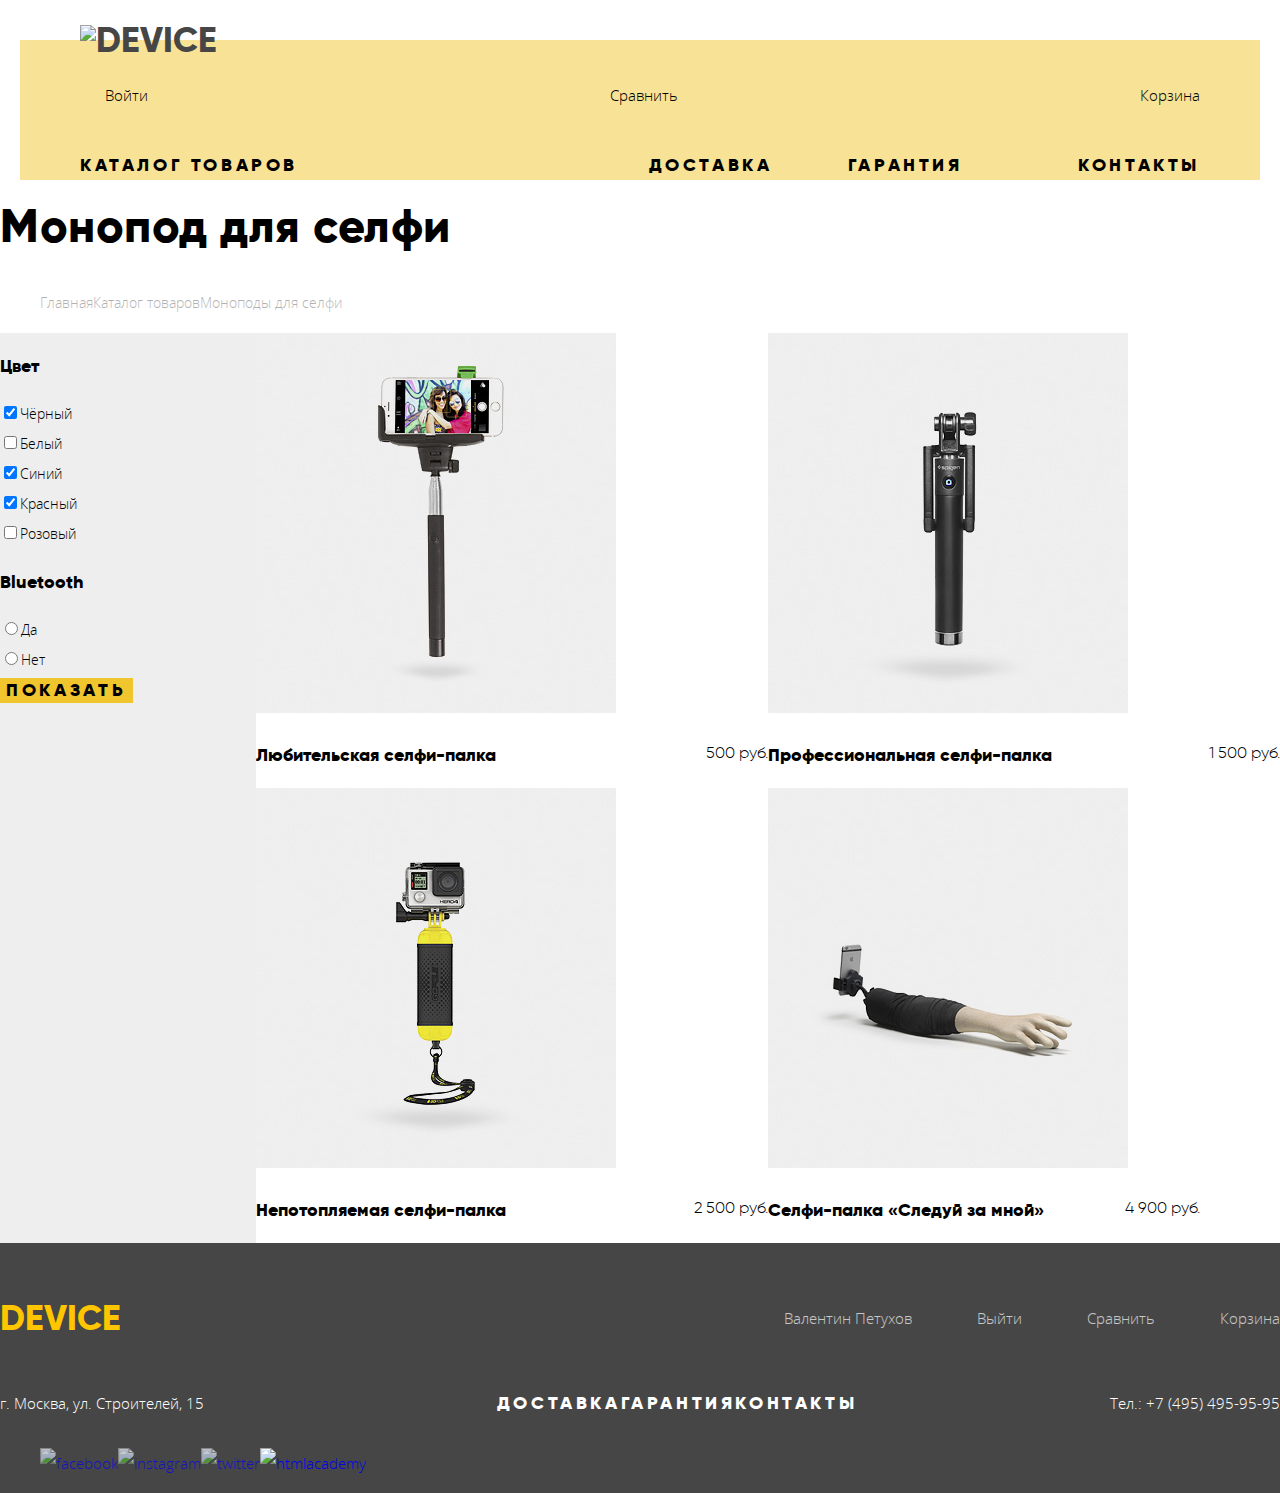
==== catalog.html @ 17105acd "sync" ====
<!DOCTYPE html>
<html lang="ru">
  <head>
    <meta charset="utf-8">
    <title>HTML Academy: Девайс</title>
    <link rel="stylesheet" href="css/normalize.css">
    <link rel="stylesheet" href="css/style.css">
  </head>
  <body>
    <header class="header">
      <div class="header__top-logo logo">
        <a class="header__logo"><img src="img/logo-device.svg" width="163px" height="35px" title="DEVICE" alt="DEVICE"></a>
      </div>
      <div class="user-links">
        <ul class="user-links__list">
          <li class="user-links__item"><a href="#" class="user-links__link">Войти</a></li>
          <li class="user-links__item"><a href="#" class="user-links__link">Сравнить</a></li>
          <li class="user-links__item"><a href="#" class="user-links__link">Корзина</a></li>
        </ul>
      </div>
      <nav class="main-nav">
        <ul class="main-nav__list">
          <li class="main-nav__item">
            <a href="#" class="main-nav__link" id="сatalog-menu">Каталог товаров</a>
            <ul class="catalog-list">
              <li class="catalog-list__item"><a href="#" class="catalog__link">Виртуальная реальность</a></li>
              <li class="catalog-list__item"><a href="#" class="catalog__link">Фитнес-браслеты</a></li>
              <li class="catalog-list__item"><a href="#" class="catalog__link">Квадрокоптеры</a></li>
              <li class="catalog-list__item"><a href="catalog.html" class="catalog__link">Моноподы для селфи</a></li>
              <li class="catalog-list__item"><a href="#" class="catalog__link">Умные часы</a></li>
              <li class="catalog-list__item"><a href="#" class="catalog__link">Экшн-камеры</a></li>
            </ul>
          </li>
          <li class="main-nav__item"><a href="#" class="main-nav__link">Доставка</a></li>
          <li class="main-nav__item"><a href="#" class="main-nav__link">Гарантия</a></li>
          <li class="main-nav__item"><a href="#" class="main-nav__link">Контакты</a></li>
        </ul>
      </nav>
    </header>
    <main class="main-catalog">
      <h1 class="main-catalog__title">Монопод для селфи</h1>
      <div class="breadcrumbs">
        <ul class="breadcrumbs__list">
          <li class="breadcrumbs__item"><a href="index.html">Главная</a></li>
          <li class="breadcrumbs__item"><a href="#">Каталог товаров</a></li>
          <li class="breadcrumbs__item breadcrumbs__item--active"><a href="#">Моноподы для селфи</a></li>
        </ul>
      </div>
      <section class="filters">
        <div class="filter__item">
          <h3 class="filter__title">Цвет</h3>
          <label><input type="checkbox" checked='checked' name="color-black">Чёрный</label>
          <label><input type="checkbox" name="color-white">Белый</label>
          <label><input type="checkbox" name="color-blue" checked='checked'>Синий</label>
          <label><input type="checkbox" name="color-red" checked='checked'>Красный</label>
          <label><input type="checkbox" name="color-pink">Розовый</label>
        </div>
        <div class="filter__item">
          <h3 class="filter__title">Bluetooth</h3>
            <label><input type="radio" name="bluetooth-yes">Да</label>
            <label><input type="radio" name="bluetooth-no">Нет</label>
        </div>
        <a href="" class="filter--submit"><button type="submit" class="btn" name="filter-submit">Показать</button></a>
      </section>
      <div class="goods">
        <article class="goods__item good-card">
          <div class="good-card__pic"><img src="img/item-1-jpg.jpg" alt="Фото любительской селфи-палки" class="good__pic"></div>
          <h3 class="good-card__title">Любительская селфи-палка</h3>
          <p class="good-card__price">500 руб.</p>
        </article>
        <article class="goods__item good-card">
          <div class="good-card__pic"><img src="img/item-2-jpg.jpg" alt="Фото профессиональной селфи-палки" class="good__pic"></div>
          <h3 class="good-card__title">Профессиональная селфи-палка</h3>
          <p class="good-card__price">1 500 руб.</p>
        </article>
        <article class="goods__item good-card">
          <div class="good-card__pic"><img src="img/item-3-jpg.jpg" alt="Фото непотопляемой селфи-палки" class="good__pic"></div>
          <h3 class="good-card__title">Непотопляемая селфи-палка</h3>
          <p class="good-card__price">2 500 руб.</p>
        </article>
        <article class="goods__item good-card">
          <div class="good-card__pic"><img src="img/item-4-jpg.jpg" alt="Фото селфи-палки Следуй за мной" class="good__pic"></div>
          <h3 class="good-card__title">Селфи-палка «Следуй за мной»</h3>
          <p class="good-card__price">4 900 руб.</p>
          <span class="good-card__label good-card__label--new"></span>
        </article>
      </div>
    </main>
    <footer class="footer">
      <div class="footer__column">
        <div class="footer__logo logo logo--color-danger">
          Device
        </div>
        <div class="user-links">
          <ul class="user-links__list">
            <li class="user-links__item"><a href="#" class="user-links__link">Валентин Петухов</a></li>
            <li class="user-links__item"><a href="#" class="user-links__link">Выйти</a></li>
            <li class="user-links__item"><a href="#" class="user-links__link">Сравнить</a></li>
            <li class="user-links__item"><a href="#" class="user-links__link">Корзина</a></li>
          </ul>
        </div>
      </div>
      <div class="footer__column">
        <p class="footer__address">г. Москва, ул. Строителей, 15</p>
        <ul class="footer__list">
          <li class="footer__item"><a href="#" class="footer__link">Доставка</a></li>
          <li class="footer__item"><a href="#" class="footer__link">Гарантия</a></li>
          <li class="footer__item"><a href="#" class="footer__link">Контакты</a></li>
        </ul>
        <p class="footer__phone">Тел.: +7 (495) 495-95-95</p>
      </div>
      <div class="footer__column">
        <div class="socials">
          <ul class="socials__list">
            <li class="socials__item social"><a href="facebook.com" target="_blank"><img src="img/fb.svg" alt="facebook"></a></li>
            <li class="socials__item social"><a href="instagram.com" target="_blank"><img src="img/instagram.svg" alt="instagram"></a></li>
            <li class="socials__item social"><a href="twitter.com" target="_blank"><img src="img/twitter.svg" alt="twitter"></a></li>
            <li class="socials__item social"><a href="htmlacademy.ru" class="htmlacademylogo" target="_blank"><img src="img/logo-html.svg" alt="htmlacademy"></a></li>
          </ul>
        </div>
      </div>
    </footer>
  </body>
</html>
---- css/style.css ----
@font-face {
  font-family: 'Gilroy Bold';
  src: url('../fonts/gilroyextrabold.woff2') format('woff2'),
       url('../fonts/gilroyextrabold.woff') format('woff');
  font-weight: 700;
  font-style: normal;
}

@font-face {
  font-family: 'Gilroy Light';
  src: url('../fonts/gilroylight.woff2') format('woff2'),
       url('../fonts/gilroylight.woff') format('woff');
  font-weight: 300;
  font-style: normal;
}

@font-face {
  font-family: 'Open Sans Light';
  src: url('../fonts/opensanslight.woff2') format('woff2'),
       url('../fonts/opensanslight.woff') format('woff');
  font-weight: 300;
  font-style: normal;
}

@font-face {
  font-family: 'Open Sans';
  src: url('../fonts/opensans.woff2') format('woff2'),
       url('../fonts/opensans.woff') format('woff');
  font-weight: normal;
  font-style: normal;
}

html {
  box-sizing: border-box;
}

*, *::before, *::after {
  box-sizing: inherit;
}

body {
  padding: 0;
  margin: 0;
  font-family: "Open Sans Light", Arial, sans-serif;
  font-size: 15px;
  line-height: 30px;
  font-weight: 300;
  color: #464646;
  margin: 0 auto;
}

img {
  max-width: 100%;
}

a {
  text-decoration: none;
}

.l-center {
  max-width: 1200px;
  margin: 0 auto;
}

.main-catalog__title {
  font-family: "Gilroy Bold", Arial, sans-serif;
  font-size: 47px;
  font-weight: 800;
  letter-spacing: 0.5px;
  color: #000000;
  flex-basis: 100%;
}

.about-us__title {
  font-family: "Gilroy Bold", Arial, sans-serif;
  font-size: 47px;
  font-weight: 800;
  line-height: 1;
  letter-spacing: 0.5px;
  color: #000000;
}

.contacts__title {
  font-family: "Gilroy Bold", Arial, sans-serif;
  font-size: 47px;
  font-weight: 800;
  line-height: 1;
  letter-spacing: 0.5px;
  color: #000000;
}

.visually-hidden {
  position: absolute;
  clip: rect(0 0 0 0);
  width: 1px;
  height: 1px;
  margin: -1px;
 }

.header {
  background-color: #f7e296;
  margin-top: 40px;
  padding-top: 40px;
  margin-left: 20px;
  margin-right: 20px;
  position: relative;
  padding-left: 60px;
  padding-right: 60px;
}

.logo {
  font-family: "Gilroy Bold", Arial, sans-serif;
  font-size: 35px;
  font-weight: 800;
  text-transform: uppercase;
}

.header__top-logo {
  position: absolute;
  top: -15px;
  left: 60px;
}

.logo--color-danger {
  color: #ffc600;
}

.logo:hover,
.user-links__item:hover,
.user-links__search:hover,
.main-nav__link:hover,
.catalog-list__item:hover,
.footer__item:hover {
  opacity: 0.6;
}

.logo:active,
.user-links__item:active,
.main-nav__link:active,
.catalog-list__item:active,
.footer__item:active {
  opacity: 0.3;
}

.search {
  padding-left: 40px;
  width: 500px;
  margin-right: 15px;
  position: relative;
}

.search__input {
  background-color: transparent;
  border: 0;
  opacity: 0.3;
}

.search__form::before {
  content: ' ';
  display: block;
  position: absolute;
  top: 7px;
  left: 0;
  width: 16px;
  height: 16px;
  background-image: url(../img/search.svg);
}

.search__input:hover {
  opacity: 0.6;
}

.search__input:active,
.search__input:focus {
  opacity: 1;
  outline: 0;
  border-bottom: 2px solid #000;
}

.user-links {
  padding-bottom: 40px;
}

.user-links__list {
  padding: 0;
  margin: 0;
  list-style: none;
  display: flex;
  justify-content: space-between;
}

.user-links__item {
  padding-right: 40px;
  padding-left: 25px;
}

.user-links__item:last-child {
  padding-right: 0;
}

.user-links__list--bottom {
  justify-content: flex-end;
}

.login {
  width: 260px;
}

.user-links__link {
  color: #000000;
}

.main-nav__list {
  padding: 0;
  margin: 0;  
  list-style: none;
  display: flex;
  justify-content: space-between;
}

.main-nav__item {
  margin-right: 35px;
}

.main-nav__item:first-child {
  margin-right: 310px;
}

.main-nav__item:last-child {
  margin-right: 0;
  margin-left: 40px;
}

.main-nav__link {
  font-family: "Gilroy Bold", Arial, sans-serif;
  font-size: 18px;
  line-height: 24px;
  font-weight: 800;
  letter-spacing: 3.6px;
  text-transform: uppercase;
  color: #000000;
}

.catalog-list {
  line-height: 30px;
  color: #464646;
  list-style: none;
  text-transform: none;
  display: none;
}

.catalog__link {
  color: #000000;
}

.main-index {
  display: flex;
  margin: 0 20px;
  justify-content: space-between;
}

.delivery__list {
  list-style: none;
}

.delivery__item {
  font-family: "Gilroy Bold", Arial, sans-serif;
  font-size: 16px;
  font-weight: 800;
  letter-spacing: 3.6px;
}

.delivery__link {
  color: #464646;
}

.map-modal {
  display: none;
}

.feedback-modal {
  display: none;
}

.btn {
  font-family: "Gilroy Bold", Arial, sans-serif;
  font-size: 18px;
  line-height: 1.27;
  letter-spacing: 3.7px;
  text-align: center;
  color: #000000;
  background-color: #f0c52e;
  text-transform: uppercase;
  border: 0;
}

.footer {
  background-color: #464646;
  color: #ffffff;
  padding-top: 60px;
}

.footer__column {
  display: flex;
  justify-content: space-between;
}

.footer .user-links__link {
  color: #ffffff;
}

.footer__list{
  list-style: none;
  display: flex;
  justify-content: space-around;
}

.footer__item {
  font-family: "Gilroy Bold", Arial, sans-serif;
  font-size: 18px;
  font-weight: 800;
  letter-spacing: 3.6px;
  text-transform: uppercase;
}

.footer__link {
  color: #ffffff;
}

.footer .user-links__item,
.socials__item {
  opacity: 0.7;
}

.footer .user-links__item:hover,
.socials__item:hover {
  opacity: 1;
}

.footer .user-links__item:active,
.socials__item:active    {
  opacity: 0.3;
}

.socials__item:last-child {
  opacity: 1; 
}

.socials__item:last-child:hover {
  opacity: 0.6; 
}

.socials__item:last-child:active {
  opacity: 0.3; 
}

.socials__list {
  list-style: none;
  display: flex;
  justify-content: center;
}

form label {
  font-family: "Gilroy Bold", Arial, sans-serif;
  font-size: 18px;
  font-weight: 800;
  color: #000000;
}

form input {
  font-family: "Open Sans Light", Arial, sans-serif;
  font-size: 14px;
  font-weight: 300;
  color: #464646;
}

form textarea {
  font-family: "Open Sans Light", Arial, sans-serif;
  font-size: 14px;
  font-weight: 300;
  color: #464646;
}

.main-catalog {
  display: flex;
  flex-wrap: wrap;
}

.breadcrumbs {
  flex-basis: 100%;
}

.breadcrumbs__list {
  list-style: none;
  display: flex;
}

.breadcrumbs__item {
  font-size: 14px;
}

.breadcrumbs__item a {
  color: #000000;
  opacity: 0.3;
}

.breadcrumbs__item a:hover {
  opacity: 0.6;
}

.breadcrumbs__item a:active {
  opacity: 0.1;
}

.breadcrumbs__item--active {
  opacity: 1;
}

.filters {
  flex-basis: 20%;
  background-color: #eeeeee;
}

.filter__item {
  display: flex;
  flex-direction: column;
}

.filter__title {
  font-family: "Gilroy Bold", Arial, sans-serif;
  font-size: 18px;
  font-weight: 800;
  color: #000000;
}

.filter__item label {
  font-size: 14px;
  color: #000000;
}

.goods {
  display: flex;
  flex-wrap: wrap;
  flex-basis: 80%;
}

.good-card {
  flex-basis: 50%;
  display: flex;
  flex-wrap: wrap;
  justify-content: space-between;
}

.good__pic {
  flex-basis: 100%;
}

.good-card__title {
  font-family: "Gilroy Bold", Arial, sans-serif;
  font-size: 18px;
  font-weight: 800;
  color: #000000;
}

.good-card__price {
  font-family: "Gilroy Light", Arial, sans-serif;
  font-size: 16px;
  font-weight: 300;
  color: #000000;
}
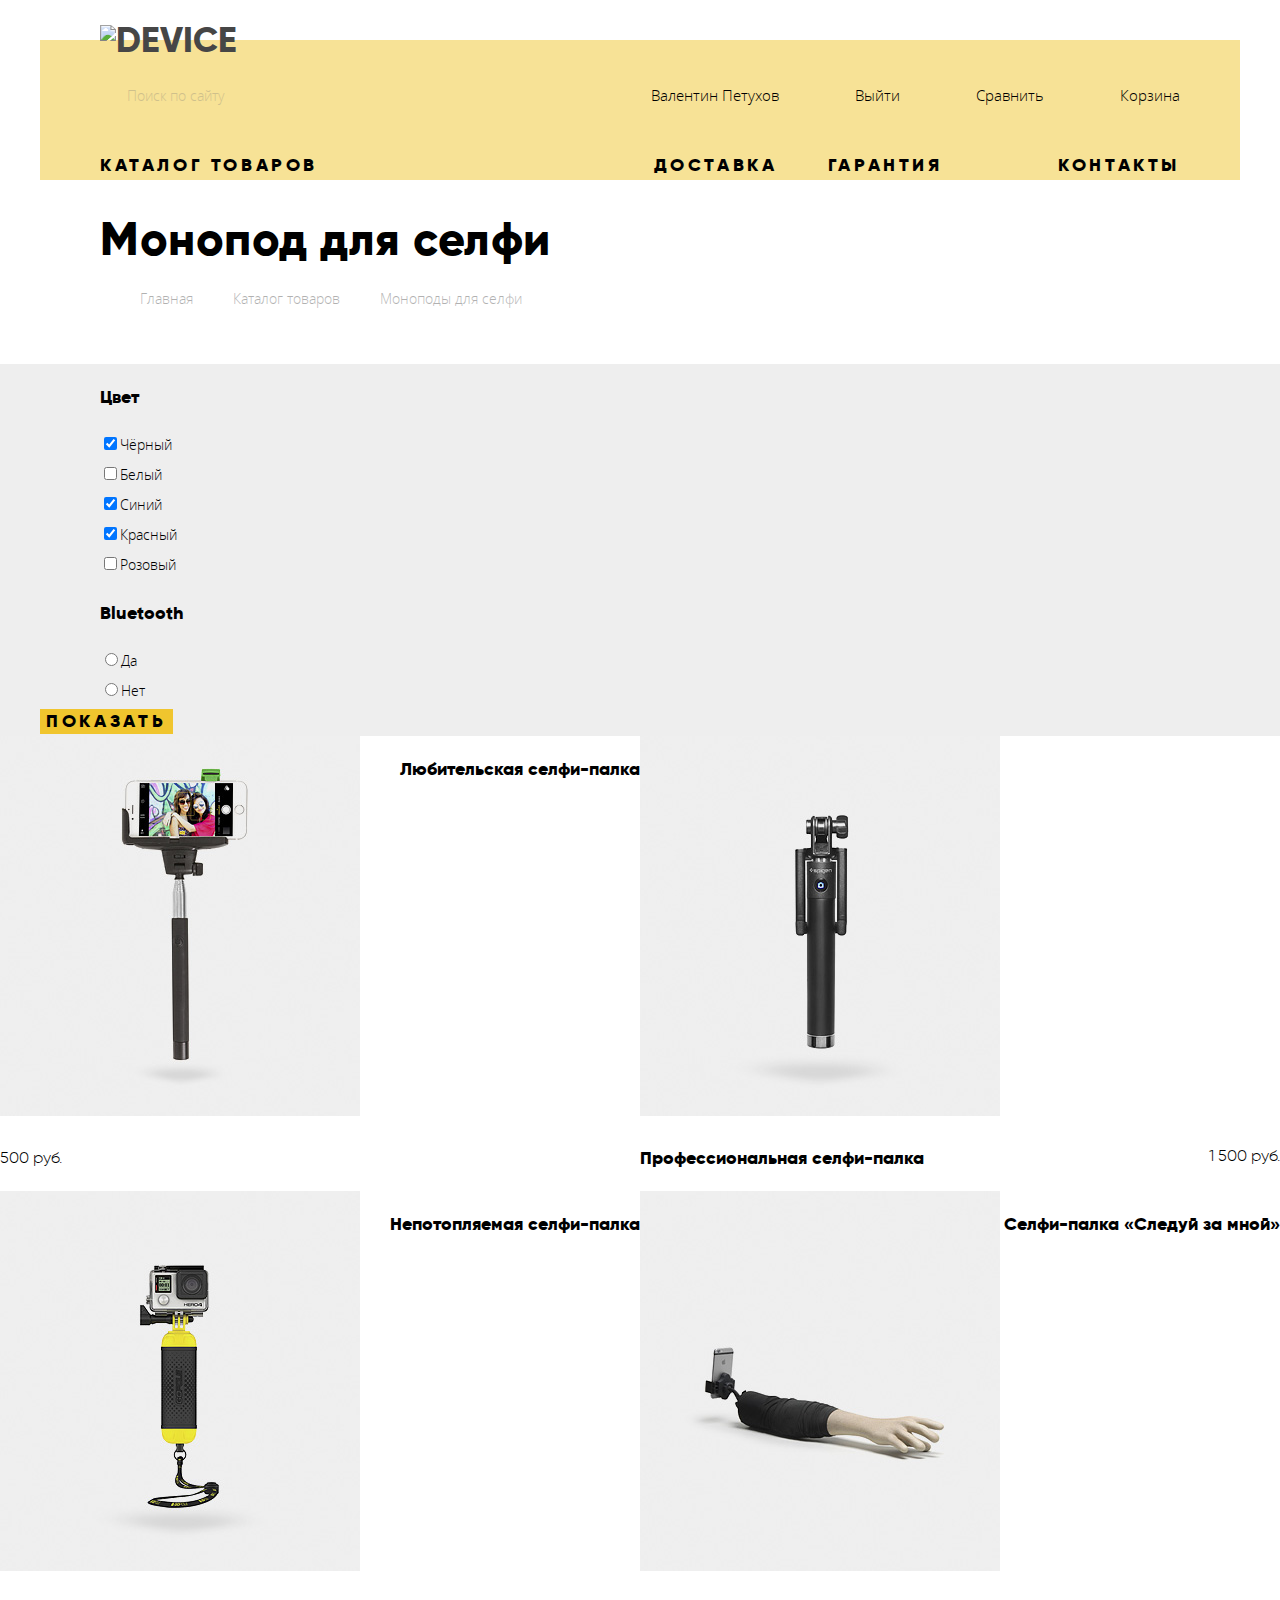
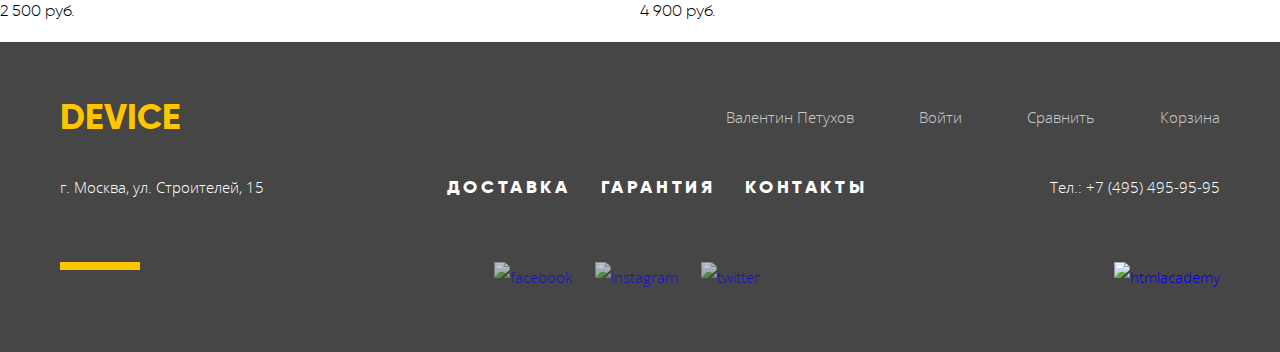
==== commit 0ac6b61f: "sync" ====
--- a/catalog.html
+++ b/catalog.html
@@ -7,60 +7,73 @@
     <link rel="stylesheet" href="css/style.css">
   </head>
   <body>
-    <header class="header">
-      <div class="header__top-logo logo">
-        <a class="header__logo"><img src="img/logo-device.svg" width="163px" height="35px" title="DEVICE" alt="DEVICE"></a>
-      </div>
-      <div class="user-links">
-        <ul class="user-links__list">
-          <li class="user-links__item"><a href="#" class="user-links__link">Войти</a></li>
-          <li class="user-links__item"><a href="#" class="user-links__link">Сравнить</a></li>
-          <li class="user-links__item"><a href="#" class="user-links__link">Корзина</a></li>
-        </ul>
-      </div>
-      <nav class="main-nav">
-        <ul class="main-nav__list">
-          <li class="main-nav__item">
-            <a href="#" class="main-nav__link" id="сatalog-menu">Каталог товаров</a>
-            <ul class="catalog-list">
-              <li class="catalog-list__item"><a href="#" class="catalog__link">Виртуальная реальность</a></li>
-              <li class="catalog-list__item"><a href="#" class="catalog__link">Фитнес-браслеты</a></li>
-              <li class="catalog-list__item"><a href="#" class="catalog__link">Квадрокоптеры</a></li>
-              <li class="catalog-list__item"><a href="catalog.html" class="catalog__link">Моноподы для селфи</a></li>
-              <li class="catalog-list__item"><a href="#" class="catalog__link">Умные часы</a></li>
-              <li class="catalog-list__item"><a href="#" class="catalog__link">Экшн-камеры</a></li>
-            </ul>
-          </li>
-          <li class="main-nav__item"><a href="#" class="main-nav__link">Доставка</a></li>
-          <li class="main-nav__item"><a href="#" class="main-nav__link">Гарантия</a></li>
-          <li class="main-nav__item"><a href="#" class="main-nav__link">Контакты</a></li>
-        </ul>
-      </nav>
-    </header>
+    <div class="l-center">
+      <header class="header">
+        <div class="header__top-logo logo">
+          <a class="header__logo"><img src="img/logo-device.svg" width="163px" height="35px" title="DEVICE" alt="DEVICE"></a>
+        </div>
+        <div class="user-links">
+          <ul class="user-links__list">
+            <li class="user-links__item search">
+              <form action="https://echo.htmlacademy.ru" method="post" class="search__form">
+                <input type="text" class="search__input" aria-label="Найти" placeholder="Поиск по сайту">
+                <button type="button" class="search__submit visually-hidden">Найти</button>
+              </form>
+            </li>
+            <li class="user-links__item"><a href="#" class="user-links__link">Валентин Петухов</a></li>
+            <li class="user-links__item"><a href="#" class="user-links__link">Выйти</a></li>
+            <li class="user-links__item"><a href="#" class="user-links__link">Сравнить</a></li>
+            <li class="user-links__item"><a href="#" class="user-links__link">Корзина</a></li>
+          </ul>
+        </div>
+        <nav class="main-nav">
+          <ul class="main-nav__list">
+            <li class="main-nav__item">
+              <a href="#" class="main-nav__link" id="сatalog-menu">Каталог товаров</a>
+              <ul class="catalog-list">
+                <li class="catalog-list__item"><a href="#" class="catalog__link">Виртуальная реальность</a></li>
+                <li class="catalog-list__item"><a href="#" class="catalog__link">Фитнес-браслеты</a></li>
+                <li class="catalog-list__item"><a href="#" class="catalog__link">Квадрокоптеры</a></li>
+                <li class="catalog-list__item"><a href="catalog.html" class="catalog__link">Моноподы для селфи</a></li>
+                <li class="catalog-list__item"><a href="#" class="catalog__link">Умные часы</a></li>
+                <li class="catalog-list__item"><a href="#" class="catalog__link">Экшн-камеры</a></li>
+              </ul>
+            </li>
+            <li class="main-nav__item"><a href="#" class="main-nav__link">Доставка</a></li>
+            <li class="main-nav__item"><a href="#" class="main-nav__link">Гарантия</a></li>
+            <li class="main-nav__item"><a href="#" class="main-nav__link">Контакты</a></li>
+          </ul>
+        </nav>
+      </header>
+    </div>
     <main class="main-catalog">
-      <h1 class="main-catalog__title">Монопод для селфи</h1>
-      <div class="breadcrumbs">
-        <ul class="breadcrumbs__list">
-          <li class="breadcrumbs__item"><a href="index.html">Главная</a></li>
-          <li class="breadcrumbs__item"><a href="#">Каталог товаров</a></li>
-          <li class="breadcrumbs__item breadcrumbs__item--active"><a href="#">Моноподы для селфи</a></li>
-        </ul>
+      <div class="l-center">
+        <h1 class="main-catalog__title">Монопод для селфи</h1>
+        <div class="breadcrumbs">
+          <ul class="breadcrumbs__list">
+            <li class="breadcrumbs__item"><a href="index.html">Главная</a></li>
+            <li class="breadcrumbs__item"><a href="#">Каталог товаров</a></li>
+            <li class="breadcrumbs__item breadcrumbs__item--active"><a href="#">Моноподы для селфи</a></li>
+          </ul>
+        </div>
       </div>
       <section class="filters">
-        <div class="filter__item">
-          <h3 class="filter__title">Цвет</h3>
-          <label><input type="checkbox" checked='checked' name="color-black">Чёрный</label>
-          <label><input type="checkbox" name="color-white">Белый</label>
-          <label><input type="checkbox" name="color-blue" checked='checked'>Синий</label>
-          <label><input type="checkbox" name="color-red" checked='checked'>Красный</label>
-          <label><input type="checkbox" name="color-pink">Розовый</label>
+        <div class="l-center">
+          <div class="filter__item">
+            <h3 class="filter__title">Цвет</h3>
+            <label><input type="checkbox" checked='checked' name="color-black">Чёрный</label>
+            <label><input type="checkbox" name="color-white">Белый</label>
+            <label><input type="checkbox" name="color-blue" checked='checked'>Синий</label>
+            <label><input type="checkbox" name="color-red" checked='checked'>Красный</label>
+            <label><input type="checkbox" name="color-pink">Розовый</label>
+          </div>
+          <div class="filter__item">
+            <h3 class="filter__title">Bluetooth</h3>
+              <label><input type="radio" name="bluetooth-yes">Да</label>
+              <label><input type="radio" name="bluetooth-no">Нет</label>
+          </div>
+          <a href="" class="filter--submit"><button type="submit" class="btn" name="filter-submit">Показать</button></a>
         </div>
-        <div class="filter__item">
-          <h3 class="filter__title">Bluetooth</h3>
-            <label><input type="radio" name="bluetooth-yes">Да</label>
-            <label><input type="radio" name="bluetooth-no">Нет</label>
-        </div>
-        <a href="" class="filter--submit"><button type="submit" class="btn" name="filter-submit">Показать</button></a>
       </section>
       <div class="goods">
         <article class="goods__item good-card">
@@ -87,36 +100,41 @@
       </div>
     </main>
     <footer class="footer">
-      <div class="footer__column">
-        <div class="footer__logo logo logo--color-danger">
-          Device
-        </div>
-        <div class="user-links">
-          <ul class="user-links__list">
-            <li class="user-links__item"><a href="#" class="user-links__link">Валентин Петухов</a></li>
-            <li class="user-links__item"><a href="#" class="user-links__link">Выйти</a></li>
-            <li class="user-links__item"><a href="#" class="user-links__link">Сравнить</a></li>
-            <li class="user-links__item"><a href="#" class="user-links__link">Корзина</a></li>
-          </ul>
-        </div>
-      </div>
-      <div class="footer__column">
-        <p class="footer__address">г. Москва, ул. Строителей, 15</p>
-        <ul class="footer__list">
-          <li class="footer__item"><a href="#" class="footer__link">Доставка</a></li>
-          <li class="footer__item"><a href="#" class="footer__link">Гарантия</a></li>
-          <li class="footer__item"><a href="#" class="footer__link">Контакты</a></li>
-        </ul>
-        <p class="footer__phone">Тел.: +7 (495) 495-95-95</p>
-      </div>
-      <div class="footer__column">
-        <div class="socials">
-          <ul class="socials__list">
-            <li class="socials__item social"><a href="facebook.com" target="_blank"><img src="img/fb.svg" alt="facebook"></a></li>
-            <li class="socials__item social"><a href="instagram.com" target="_blank"><img src="img/instagram.svg" alt="instagram"></a></li>
-            <li class="socials__item social"><a href="twitter.com" target="_blank"><img src="img/twitter.svg" alt="twitter"></a></li>
-            <li class="socials__item social"><a href="htmlacademy.ru" class="htmlacademylogo" target="_blank"><img src="img/logo-html.svg" alt="htmlacademy"></a></li>
-          </ul>
+      <div class="l-center">
+        <div class="footer__wrap">
+          <div class="footer__column">
+            <div class="footer__logo logo logo--color-danger">
+              Device
+            </div>
+            <div class="footer__user-links">
+              <ul class="user-links__list user-links__list--bottom">
+                <li class="user-links__item"><a href="#" class="user-links__link">Валентин Петухов</a></li>
+                <li class="user-links__item"><a href="#" class="user-links__link">Войти</a></li>
+                <li class="user-links__item"><a href="#" class="user-links__link">Сравнить</a></li>
+                <li class="user-links__item"><a href="#" class="user-links__link">Корзина</a></li>
+              </ul>
+            </div>
+          </div>
+          <div class="footer__column">
+            <p class="footer__address">г. Москва, ул. Строителей, 15</p>
+            <ul class="footer__list">
+              <li class="footer__item"><a href="#" class="footer__link">Доставка</a></li>
+              <li class="footer__item"><a href="#" class="footer__link">Гарантия</a></li>
+              <li class="footer__item"><a href="#" class="footer__link">Контакты</a></li>
+            </ul>
+            <p class="footer__phone">Тел.: +7 (495) 495-95-95</p>
+          </div>
+          <div class="footer__column">
+            <span class="footer__line"></span>
+            <div class="socials">
+              <ul class="socials__list">
+                <li class="socials__item social"><a href="facebook.com" target="_blank"><img src="img/fb.svg" alt="facebook"></a></li>
+                <li class="socials__item social"><a href="instagram.com" target="_blank"><img src="img/instagram.svg" alt="instagram"></a></li>
+                <li class="socials__item social"><a href="twitter.com" target="_blank"><img src="img/twitter.svg" alt="twitter"></a></li>
+              </ul>
+            </div>
+            <a href="htmlacademy.ru" class="htmlacademylogo" target="_blank"><img src="img/logo-html.svg" alt="htmlacademy"></a>
+          </div>
         </div>
       </div>
     </footer>
--- a/css/style.css
+++ b/css/style.css
@@ -60,33 +60,6 @@
 .l-center {
   max-width: 1200px;
   margin: 0 auto;
-}
-
-.main-catalog__title {
-  font-family: "Gilroy Bold", Arial, sans-serif;
-  font-size: 47px;
-  font-weight: 800;
-  letter-spacing: 0.5px;
-  color: #000000;
-  flex-basis: 100%;
-}
-
-.about-us__title {
-  font-family: "Gilroy Bold", Arial, sans-serif;
-  font-size: 47px;
-  font-weight: 800;
-  line-height: 1;
-  letter-spacing: 0.5px;
-  color: #000000;
-}
-
-.contacts__title {
-  font-family: "Gilroy Bold", Arial, sans-serif;
-  font-size: 47px;
-  font-weight: 800;
-  line-height: 1;
-  letter-spacing: 0.5px;
-  color: #000000;
 }
 
 .visually-hidden {
@@ -101,8 +74,6 @@
   background-color: #f7e296;
   margin-top: 40px;
   padding-top: 40px;
-  margin-left: 20px;
-  margin-right: 20px;
   position: relative;
   padding-left: 60px;
   padding-right: 60px;
@@ -223,12 +194,16 @@
 }
 
 .main-nav__item:first-child {
-  margin-right: 310px;
+  margin-right: 320px;
+}
+
+.main-nav__item:nth-child(3) {
+  margin-right: 100px;
+  //margin-left: 50px;
 }
 
 .main-nav__item:last-child {
-  margin-right: 0;
-  margin-left: 40px;
+  margin-right: 0px;
 }
 
 .main-nav__link {
@@ -239,6 +214,22 @@
   letter-spacing: 3.6px;
   text-transform: uppercase;
   color: #000000;
+}
+
+.main-nav__item:first-child {
+  position: relative;
+}
+
+.main-nav__item:first-child::after {
+  content: ' ';
+  display: block;
+  width: 16px;
+  height: 16px;
+  background-image: url(../img/plus.svg);
+  position: absolute;
+  top: 7px;
+  left: 230px;
+  opacity: 0.3;
 }
 
 .catalog-list {
@@ -255,12 +246,33 @@
 
 .main-index {
   display: flex;
-  margin: 0 20px;
+  margin: 0 20px 90px;
   justify-content: space-between;
 }
 
+.about-us {
+
+}
+
+.about-us__title {
+  font-family: "Gilroy Bold", Arial, sans-serif;
+  font-size: 47px;
+  font-weight: 800;
+  line-height: 1;
+  letter-spacing: 0.5px;
+  color: #000000;
+  margin: 60px 0;
+}
+
+.about-us__desc {
+  margin-top: 0;
+  margin-bottom: 80px;
+}
+
 .delivery__list {
   list-style: none;
+  margin-top: 0;
+  margin-bottom: 80px;
 }
 
 .delivery__item {
@@ -268,10 +280,43 @@
   font-size: 16px;
   font-weight: 800;
   letter-spacing: 3.6px;
+  position: relative;
+}
+
+.delivery__item::before {
+  content: ' ';
+  display: block;
+  width: 10px;
+  height: 10px;
+  border: 1px solid #000000;
+  border-radius: 5px;
+  opacity: 0.3;
+  position: absolute;
+  top: 10px;
+  left: -35px;
 }
 
 .delivery__link {
   color: #464646;
+}
+
+.contacts__title {
+  font-family: "Gilroy Bold", Arial, sans-serif;
+  font-size: 47px;
+  font-weight: 800;
+  line-height: 1;
+  letter-spacing: 0.5px;
+  color: #000000;
+  margin: 60px 0;
+}
+
+.contacts__desc {
+  margin-top: 0;
+  margin-bottom: 40px;
+}
+
+.map {
+  margin-bottom: 70px;
 }
 
 .map-modal {
@@ -300,9 +345,28 @@
   padding-top: 60px;
 }
 
+.footer__wrap {
+  margin: 0 20px;
+}
+
 .footer__column {
   display: flex;
   justify-content: space-between;
+}
+
+.footer__column:first-child {
+  margin-bottom: 40px;
+}
+
+.footer__column:last-child {
+  margin-top: 60px;
+  padding-bottom: 60px;
+}
+
+.footer__line {
+  display: block;
+  width: 80px;
+  border-top: 8px solid #ffc600;  
 }
 
 .footer .user-links__link {
@@ -313,6 +377,8 @@
   list-style: none;
   display: flex;
   justify-content: space-around;
+  margin: 0;
+  padding: 0;
 }
 
 .footer__item {
@@ -321,6 +387,19 @@
   font-weight: 800;
   letter-spacing: 3.6px;
   text-transform: uppercase;
+  margin-right: 30px;
+}
+
+.footer__item:last-child {
+  margin-right: 0;
+}
+
+.footer__address {
+  margin: 0;
+}
+
+.footer__phone {
+  margin: 0;
 }
 
 .footer__link {
@@ -342,22 +421,29 @@
   opacity: 0.3;
 }
 
+
+.htmlacademylogo:hover {
+  opacity: 0.6; 
+}
+
+.htmlacademylogo:active {
+  opacity: 0.3; 
+}
+
+.socials__list {
+  margin: 0;
+  padding: 0;
+  list-style: none;
+  display: flex;
+  justify-content: center;
+}
+
+.socials__item {
+  margin-right: 23px;
+}
+
 .socials__item:last-child {
-  opacity: 1; 
-}
-
-.socials__item:last-child:hover {
-  opacity: 0.6; 
-}
-
-.socials__item:last-child:active {
-  opacity: 0.3; 
-}
-
-.socials__list {
-  list-style: none;
-  display: flex;
-  justify-content: center;
+  margin: 0;
 }
 
 form label {
@@ -382,12 +468,22 @@
 }
 
 .main-catalog {
-  display: flex;
-  flex-wrap: wrap;
+  
+}
+
+.main-catalog__title {
+  font-family: "Gilroy Bold", Arial, sans-serif;
+  font-size: 47px;
+  font-weight: 800;
+  letter-spacing: 0.5px;
+  color: #000000;
+  flex-basis: 100%;
+  margin: 44px 60px 30px;
 }
 
 .breadcrumbs {
-  flex-basis: 100%;
+  margin-left: 60px;
+  margin-bottom: 50px;
 }
 
 .breadcrumbs__list {
@@ -397,6 +493,23 @@
 
 .breadcrumbs__item {
   font-size: 14px;
+  margin-right: 40px;
+  position: relative;
+}
+
+.breadcrumbs__item::after {
+  content: '';
+  display: block;
+  width: 4px;
+  height: 7px;
+  background-image: url(../img/nav-arrow.svg);
+  position: absolute;
+  top: 12px;
+  left: 70px;
+}
+
+.breadscrumbs__item:nth-child(2)::after {
+  left: 125px;
 }
 
 .breadcrumbs__item a {
@@ -417,13 +530,14 @@
 }
 
 .filters {
-  flex-basis: 20%;
   background-color: #eeeeee;
 }
 
 .filter__item {
   display: flex;
   flex-direction: column;
+  margin-left: 60px;
+  width: 268px;
 }
 
 .filter__title {
@@ -441,7 +555,6 @@
 .goods {
   display: flex;
   flex-wrap: wrap;
-  flex-basis: 80%;
 }
 
 .good-card {
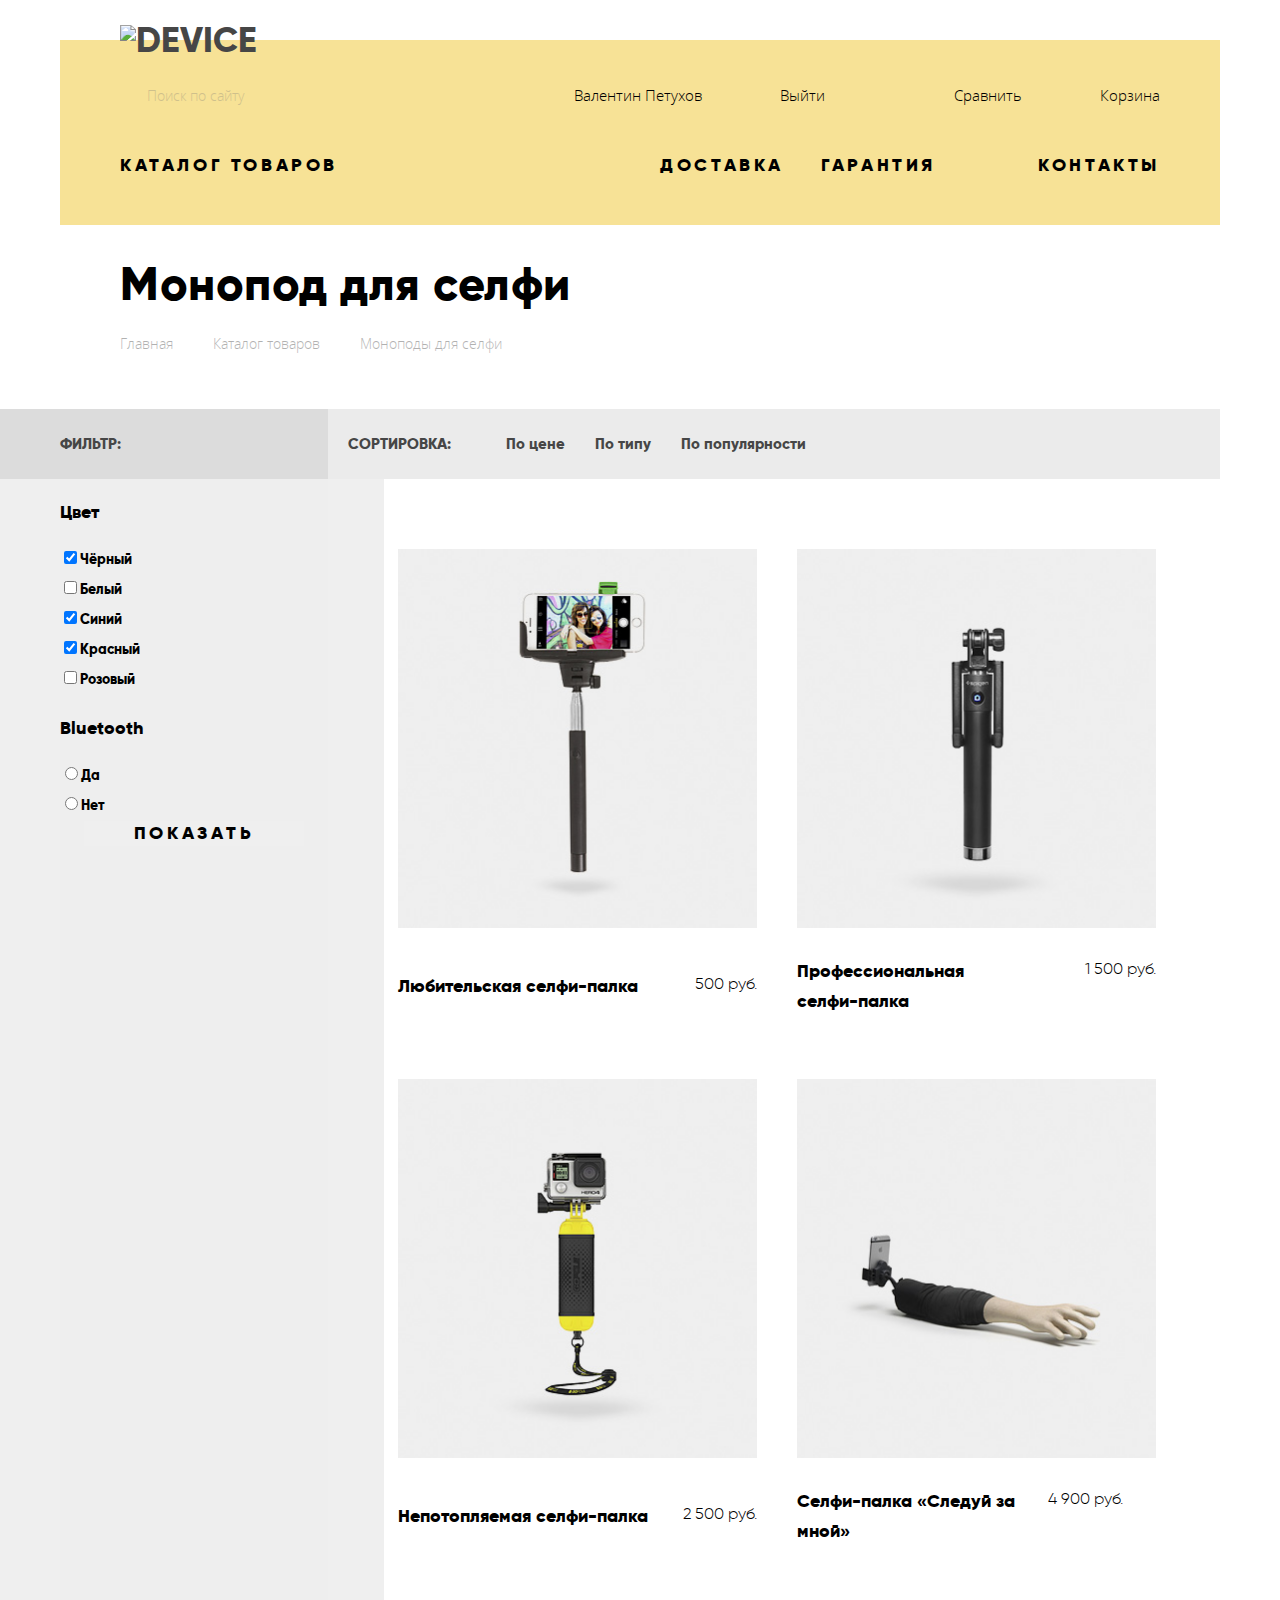
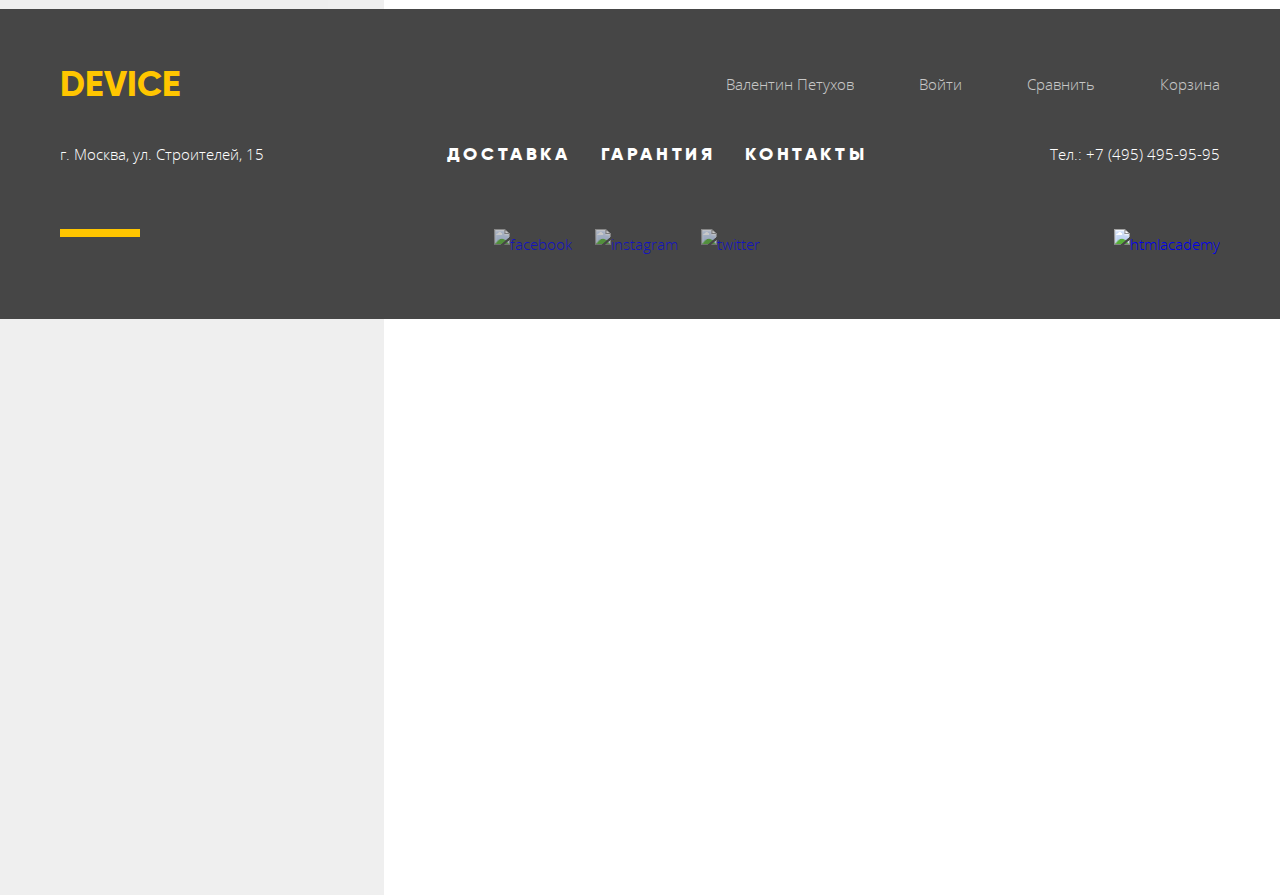
==== commit a1d530fd: "sync" ====
--- a/catalog.html
+++ b/catalog.html
@@ -1,53 +1,55 @@
 <!DOCTYPE html>
 <html lang="ru">
   <head>
-    <meta charset="utf-8">
-    <title>HTML Academy: Девайс</title>
-    <link rel="stylesheet" href="css/normalize.css">
-    <link rel="stylesheet" href="css/style.css">
-  </head>
-  <body>
-    <div class="l-center">
-      <header class="header">
-        <div class="header__top-logo logo">
-          <a class="header__logo"><img src="img/logo-device.svg" width="163px" height="35px" title="DEVICE" alt="DEVICE"></a>
-        </div>
-        <div class="user-links">
-          <ul class="user-links__list">
-            <li class="user-links__item search">
-              <form action="https://echo.htmlacademy.ru" method="post" class="search__form">
-                <input type="text" class="search__input" aria-label="Найти" placeholder="Поиск по сайту">
-                <button type="button" class="search__submit visually-hidden">Найти</button>
-              </form>
-            </li>
-            <li class="user-links__item"><a href="#" class="user-links__link">Валентин Петухов</a></li>
-            <li class="user-links__item"><a href="#" class="user-links__link">Выйти</a></li>
-            <li class="user-links__item"><a href="#" class="user-links__link">Сравнить</a></li>
-            <li class="user-links__item"><a href="#" class="user-links__link">Корзина</a></li>
-          </ul>
-        </div>
-        <nav class="main-nav">
-          <ul class="main-nav__list">
-            <li class="main-nav__item">
-              <a href="#" class="main-nav__link" id="сatalog-menu">Каталог товаров</a>
-              <ul class="catalog-list">
-                <li class="catalog-list__item"><a href="#" class="catalog__link">Виртуальная реальность</a></li>
-                <li class="catalog-list__item"><a href="#" class="catalog__link">Фитнес-браслеты</a></li>
-                <li class="catalog-list__item"><a href="#" class="catalog__link">Квадрокоптеры</a></li>
-                <li class="catalog-list__item"><a href="catalog.html" class="catalog__link">Моноподы для селфи</a></li>
-                <li class="catalog-list__item"><a href="#" class="catalog__link">Умные часы</a></li>
-                <li class="catalog-list__item"><a href="#" class="catalog__link">Экшн-камеры</a></li>
-              </ul>
-            </li>
-            <li class="main-nav__item"><a href="#" class="main-nav__link">Доставка</a></li>
-            <li class="main-nav__item"><a href="#" class="main-nav__link">Гарантия</a></li>
-            <li class="main-nav__item"><a href="#" class="main-nav__link">Контакты</a></li>
-          </ul>
-        </nav>
-      </header>
-    </div>
-    <main class="main-catalog">
-      <div class="l-center">
+  <meta charset="utf-8">
+  <title>HTML Academy: Девайс</title>
+  <link rel="stylesheet" href="css/normalize.css">
+  <link rel="stylesheet" href="css/style.css">
+</head>
+
+<body>
+  <div class="wrap">
+    <header class="header">
+      <div class="header__top-logo logo">
+        <a class="header__logo"><img src="img/logo-device.svg" width="163px" height="35px" title="DEVICE" alt="DEVICE"></a>
+      </div>
+      <div class="user-links">
+        <ul class="user-links__list">
+          <li class="user-links__item search">
+            <form action="https://echo.htmlacademy.ru" method="post" class="search__form">
+              <input type="text" class="search__input" aria-label="Найти" placeholder="Поиск по сайту">
+              <button type="button" class="search__submit visually-hidden">Найти</button>
+            </form>
+          </li>
+          <li class="user-links__item user"><a href="#" class="user-links__link">Валентин Петухов</a></li>
+          <li class="user-links__item login"><a href="#" class="user-links__link">Выйти</a></li>
+          <li class="user-links__item compare"><a href="#" class="user-links__link">Сравнить</a></li>
+          <li class="user-links__item bracket"><a href="#" class="user-links__link">Корзина</a></li>
+        </ul>
+      </div>
+      <nav class="main-nav">
+        <ul class="main-nav__list">
+          <li class="main-nav__item">
+            <a href="#" class="main-nav__link" id="сatalog-menu">Каталог товаров</a>
+            <ul class="catalog-list">
+              <li class="catalog-list__item"><a href="#" class="catalog__link">Виртуальная реальность</a></li>
+              <li class="catalog-list__item"><a href="#" class="catalog__link">Фитнес-браслеты</a></li>
+              <li class="catalog-list__item"><a href="#" class="catalog__link">Квадрокоптеры</a></li>
+              <li class="catalog-list__item"><a href="catalog.html" class="catalog__link">Моноподы для селфи</a></li>
+              <li class="catalog-list__item"><a href="#" class="catalog__link">Умные часы</a></li>
+              <li class="catalog-list__item"><a href="#" class="catalog__link">Экшн-камеры</a></li>
+            </ul>
+          </li>
+          <li class="main-nav__item"><a href="#" class="main-nav__link">Доставка</a></li>
+          <li class="main-nav__item"><a href="#" class="main-nav__link">Гарантия</a></li>
+          <li class="main-nav__item"><a href="#" class="main-nav__link">Контакты</a></li>
+        </ul>
+      </nav>
+    </header>
+  </div>
+  <main class="main-catalog">
+    <div class="main-catalog-header">
+       <div class="wrap">
         <h1 class="main-catalog__title">Монопод для селфи</h1>
         <div class="breadcrumbs">
           <ul class="breadcrumbs__list">
@@ -57,86 +59,109 @@
           </ul>
         </div>
       </div>
-      <section class="filters">
-        <div class="l-center">
-          <div class="filter__item">
-            <h3 class="filter__title">Цвет</h3>
-            <label><input type="checkbox" checked='checked' name="color-black">Чёрный</label>
-            <label><input type="checkbox" name="color-white">Белый</label>
-            <label><input type="checkbox" name="color-blue" checked='checked'>Синий</label>
-            <label><input type="checkbox" name="color-red" checked='checked'>Красный</label>
-            <label><input type="checkbox" name="color-pink">Розовый</label>
-          </div>
-          <div class="filter__item">
-            <h3 class="filter__title">Bluetooth</h3>
-              <label><input type="radio" name="bluetooth-yes">Да</label>
-              <label><input type="radio" name="bluetooth-no">Нет</label>
-          </div>
-          <a href="" class="filter--submit"><button type="submit" class="btn" name="filter-submit">Показать</button></a>
-        </div>
-      </section>
-      <div class="goods">
-        <article class="goods__item good-card">
-          <div class="good-card__pic"><img src="img/item-1-jpg.jpg" alt="Фото любительской селфи-палки" class="good__pic"></div>
-          <h3 class="good-card__title">Любительская селфи-палка</h3>
-          <p class="good-card__price">500 руб.</p>
-        </article>
-        <article class="goods__item good-card">
-          <div class="good-card__pic"><img src="img/item-2-jpg.jpg" alt="Фото профессиональной селфи-палки" class="good__pic"></div>
-          <h3 class="good-card__title">Профессиональная селфи-палка</h3>
-          <p class="good-card__price">1 500 руб.</p>
-        </article>
-        <article class="goods__item good-card">
-          <div class="good-card__pic"><img src="img/item-3-jpg.jpg" alt="Фото непотопляемой селфи-палки" class="good__pic"></div>
-          <h3 class="good-card__title">Непотопляемая селфи-палка</h3>
-          <p class="good-card__price">2 500 руб.</p>
-        </article>
-        <article class="goods__item good-card">
-          <div class="good-card__pic"><img src="img/item-4-jpg.jpg" alt="Фото селфи-палки Следуй за мной" class="good__pic"></div>
-          <h3 class="good-card__title">Селфи-палка «Следуй за мной»</h3>
-          <p class="good-card__price">4 900 руб.</p>
-          <span class="good-card__label good-card__label--new"></span>
-        </article>
-      </div>
-    </main>
-    <footer class="footer">
-      <div class="l-center">
-        <div class="footer__wrap">
-          <div class="footer__column">
-            <div class="footer__logo logo logo--color-danger">
-              Device
-            </div>
-            <div class="footer__user-links">
-              <ul class="user-links__list user-links__list--bottom">
-                <li class="user-links__item"><a href="#" class="user-links__link">Валентин Петухов</a></li>
-                <li class="user-links__item"><a href="#" class="user-links__link">Войти</a></li>
-                <li class="user-links__item"><a href="#" class="user-links__link">Сравнить</a></li>
-                <li class="user-links__item"><a href="#" class="user-links__link">Корзина</a></li>
-              </ul>
+    </div>
+    <div class="wrap">
+      <div class="catalog-wrap">
+        <div class="catalog-column">
+          <div class="filter-wrap">
+            <div class="filter">
+              <p class="filter__header">Фильтр:</p>
+              <div class="filter__item">
+                <h3 class="filter__title">Цвет</h3>
+                <label><input type="checkbox" checked='checked' name="color-black">Чёрный</label>
+                <label><input type="checkbox" name="color-white">Белый</label>
+                <label><input type="checkbox" name="color-blue" checked='checked'>Синий</label>
+                <label><input type="checkbox" name="color-red" checked='checked'>Красный</label>
+                <label><input type="checkbox" name="color-pink">Розовый</label>
+              </div>
+              <div class="filter__item">
+                <h3 class="filter__title">Bluetooth</h3>
+                <label><input type="radio" name="bluetooth-yes">Да</label>
+                <label><input type="radio" name="bluetooth-no">Нет</label>
+              </div>
+              <button type="submit" class="btn filter-submit" name="filter-submit">Показать</button>
             </div>
           </div>
-          <div class="footer__column">
-            <p class="footer__address">г. Москва, ул. Строителей, 15</p>
-            <ul class="footer__list">
-              <li class="footer__item"><a href="#" class="footer__link">Доставка</a></li>
-              <li class="footer__item"><a href="#" class="footer__link">Гарантия</a></li>
-              <li class="footer__item"><a href="#" class="footer__link">Контакты</a></li>
-            </ul>
-            <p class="footer__phone">Тел.: +7 (495) 495-95-95</p>
+        </div>
+        <div class="catalog-column">
+          <div class="sort-wrap">
+            <div class="sort">
+              <p class="sort__header">Сортировка:</p>
+              <ul class="sort__list">
+                <li class="sort__item">По цене</li>
+                <li class="sort__item">По типу</li>
+                <li class="sort__item">По популярности</li>
+              </ul>
+
+            </div>
           </div>
-          <div class="footer__column">
-            <span class="footer__line"></span>
-            <div class="socials">
-              <ul class="socials__list">
-                <li class="socials__item social"><a href="facebook.com" target="_blank"><img src="img/fb.svg" alt="facebook"></a></li>
-                <li class="socials__item social"><a href="instagram.com" target="_blank"><img src="img/instagram.svg" alt="instagram"></a></li>
-                <li class="socials__item social"><a href="twitter.com" target="_blank"><img src="img/twitter.svg" alt="twitter"></a></li>
-              </ul>
+          <div class="goods-wrap">
+            <div class="goods">
+              <article class="goods__item good-card">
+                <div class="good-card__pic"><img src="img/item-1-jpg.jpg" alt="Фото любительской селфи-палки" class="good__pic"></div>
+                <h3 class="good-card__title">Любительская селфи-палка</h3>
+                <p class="good-card__price">500 руб.</p>
+              </article>
+              <article class="goods__item good-card">
+                <div class="good-card__pic"><img src="img/item-2-jpg.jpg" alt="Фото профессиональной селфи-палки"></div>
+                <h3 class="good-card__title">Профессиональная<br> селфи-палка</h3>
+                <p class="good-card__price">1 500 руб.</p>
+              </article>
+              <article class="goods__item good-card">
+                <div class="good-card__pic"><img src="img/item-3-jpg.jpg" alt="Фото непотопляемой селфи-палки"></div>
+                <h3 class="good-card__title">Непотопляемая селфи-палка</h3>
+                <p class="good-card__price">2 500 руб.</p>
+              </article>
+              <article class="goods__item good-card">
+                <div class="good-card__pic"><img src="img/item-4-jpg.jpg" alt="Фото селфи-палки Следуй за мной"></div>
+                <h3 class="good-card__title">Селфи-палка «Следуй за<br> мной»</h3>
+                <p class="good-card__price">4 900 руб.</p>
+                <span class="good-card__label good-card__label--new"></span>
+              </article>
             </div>
-            <a href="htmlacademy.ru" class="htmlacademylogo" target="_blank"><img src="img/logo-html.svg" alt="htmlacademy"></a>
           </div>
         </div>
       </div>
-    </footer>
-  </body>
+    </div>
+  </main>
+  <footer class="footer">
+    <div class="wrap">
+      <div class="footer__wrap">
+        <div class="footer__column">
+          <div class="footer__logo logo logo--color-danger">
+            Device
+          </div>
+          <div class="footer__user-links">
+            <ul class="user-links__list user-links__list--bottom">
+              <li class="user-links__item"><a href="#" class="user-links__link">Валентин Петухов</a></li>
+              <li class="user-links__item"><a href="#" class="user-links__link">Войти</a></li>
+              <li class="user-links__item"><a href="#" class="user-links__link">Сравнить</a></li>
+              <li class="user-links__item"><a href="#" class="user-links__link">Корзина</a></li>
+            </ul>
+          </div>
+        </div>
+        <div class="footer__column">
+          <p class="footer__address">г. Москва, ул. Строителей, 15</p>
+          <ul class="footer__list">
+            <li class="footer__item"><a href="#" class="footer__link">Доставка</a></li>
+            <li class="footer__item"><a href="#" class="footer__link">Гарантия</a></li>
+            <li class="footer__item"><a href="#" class="footer__link">Контакты</a></li>
+          </ul>
+          <p class="footer__phone">Тел.: +7 (495) 495-95-95</p>
+        </div>
+        <div class="footer__column">
+          <span class="footer__line"></span>
+          <div class="socials">
+            <ul class="socials__list">
+              <li class="socials__item social"><a href="facebook.com" target="_blank"><img src="img/fb.svg" alt="facebook"></a></li>
+              <li class="socials__item social"><a href="instagram.com" target="_blank"><img src="img/instagram.svg" alt="instagram"></a></li>
+              <li class="socials__item social"><a href="twitter.com" target="_blank"><img src="img/twitter.svg" alt="twitter"></a></li>
+            </ul>
+          </div>
+          <a href="htmlacademy.ru" class="htmlacademylogo" target="_blank"><img src="img/logo-html.svg" alt="htmlacademy"></a>
+        </div>
+      </div>
+    </div>
+  </footer>
+</body>
 </html>--- a/css/style.css
+++ b/css/style.css
@@ -1,7 +1,7 @@
 @font-face {
   font-family: 'Gilroy Bold';
   src: url('../fonts/gilroyextrabold.woff2') format('woff2'),
-       url('../fonts/gilroyextrabold.woff') format('woff');
+    url('../fonts/gilroyextrabold.woff') format('woff');
   font-weight: 700;
   font-style: normal;
 }
@@ -9,7 +9,7 @@
 @font-face {
   font-family: 'Gilroy Light';
   src: url('../fonts/gilroylight.woff2') format('woff2'),
-       url('../fonts/gilroylight.woff') format('woff');
+    url('../fonts/gilroylight.woff') format('woff');
   font-weight: 300;
   font-style: normal;
 }
@@ -17,7 +17,7 @@
 @font-face {
   font-family: 'Open Sans Light';
   src: url('../fonts/opensanslight.woff2') format('woff2'),
-       url('../fonts/opensanslight.woff') format('woff');
+    url('../fonts/opensanslight.woff') format('woff');
   font-weight: 300;
   font-style: normal;
 }
@@ -25,7 +25,7 @@
 @font-face {
   font-family: 'Open Sans';
   src: url('../fonts/opensans.woff2') format('woff2'),
-       url('../fonts/opensans.woff') format('woff');
+    url('../fonts/opensans.woff') format('woff');
   font-weight: normal;
   font-style: normal;
 }
@@ -34,7 +34,9 @@
   box-sizing: border-box;
 }
 
-*, *::before, *::after {
+*,
+*::before,
+*::after {
   box-sizing: inherit;
 }
 
@@ -57,9 +59,10 @@
   text-decoration: none;
 }
 
-.l-center {
-  max-width: 1200px;
+.wrap {
+  width: 1200px;
   margin: 0 auto;
+  padding: 0 20px;
 }
 
 .visually-hidden {
@@ -68,7 +71,7 @@
   width: 1px;
   height: 1px;
   margin: -1px;
- }
+}
 
 .header {
   background-color: #f7e296;
@@ -77,6 +80,11 @@
   position: relative;
   padding-left: 60px;
   padding-right: 60px;
+  min-height: 185px;
+}
+
+.header--index {
+  padding-bottom: 165px;
 }
 
 .logo {
@@ -115,20 +123,12 @@
 
 .search {
   padding-left: 40px;
-  width: 500px;
+  width: 400px;
   margin-right: 15px;
-  position: relative;
-}
-
-.search__input {
-  background-color: transparent;
-  border: 0;
-  opacity: 0.3;
-}
-
-.search__form::before {
-  content: ' ';
-  display: block;
+}
+
+.search::before {
+  content: ' ';
   position: absolute;
   top: 7px;
   left: 0;
@@ -137,6 +137,12 @@
   background-image: url(../img/search.svg);
 }
 
+.search__input {
+  background-color: transparent;
+  border: 0;
+  opacity: 0.3;
+}
+
 .search__input:hover {
   opacity: 0.6;
 }
@@ -148,6 +154,41 @@
   border-bottom: 2px solid #000;
 }
 
+.search__submit {
+  background-color: transparent;
+  border: 2px solid #000000;
+}
+
+.login::before {
+  content: ' ';
+  position: absolute;
+  top: 9px;
+  left: 5px;
+  width: 13px;
+  height: 12px;
+  background-image: url(../img/user.svg);
+}
+
+.compare::before {
+  content: ' ';
+  position: absolute;
+  top: 10px;
+  left: 5px;
+  width: 10px;
+  height: 10px;
+  background-image: url(../img/compare.svg);
+}
+
+.bracket::before {
+  content: ' ';
+  position: absolute;
+  top: 10px;
+  left: 5px;
+  width: 12px;
+  height: 12px;
+  background-image: url(../img/cart.svg);
+}
+
 .user-links {
   padding-bottom: 40px;
 }
@@ -163,6 +204,7 @@
 .user-links__item {
   padding-right: 40px;
   padding-left: 25px;
+  position: relative;
 }
 
 .user-links__item:last-child {
@@ -174,7 +216,7 @@
 }
 
 .login {
-  width: 260px;
+  width: 160px;
 }
 
 .user-links__link {
@@ -183,7 +225,7 @@
 
 .main-nav__list {
   padding: 0;
-  margin: 0;  
+  margin: 0;
   list-style: none;
   display: flex;
   justify-content: space-between;
@@ -237,7 +279,27 @@
   color: #464646;
   list-style: none;
   text-transform: none;
+  display: flex;
   display: none;
+  position: absolute;
+  margin: 0;
+  padding: 0;
+  margin-top: 40px;
+  flex-wrap: wrap;
+  width: 600px;
+  flex-grow: 1;
+}
+
+.catalog-list__item {
+  margin-right: 60px;
+}
+
+.catalog-list__item:nth-child(4) {
+  margin-right: 86px;
+}
+
+.catalog-list__item:last-child {
+  flex-basis: 100%;
 }
 
 .catalog__link {
@@ -245,13 +307,392 @@
 }
 
 .main-index {
-  display: flex;
-  margin: 0 20px 90px;
+  margin: 0 0 90px;
+  display: flex;
+  flex-wrap: wrap;
   justify-content: space-between;
 }
 
+.slider {
+  margin: 0 60px;
+  margin-bottom: 100px;
+  position: relative;
+  flex-basis: 100%;
+}
+
+.slider__item {
+  margin: 0;
+  margin-left: 30px;
+  //margin-right: 20px;
+  position: relative;
+  margin-top: -110px;
+  display: none;
+}
+
+.slider__item--active {
+  display: flex;
+  justify-content: space-between;
+}
+
+.slider__control {
+  position: absolute;
+}
+
+.promo-good__img {
+  height: 486px;
+}
+
+.promo-good__img--wide {
+  height: 334px;
+  margin-top: 60px;
+
+}
+
+.promo-good__title {
+  font-family: "Gilroy Bold", Arial, sans-serif;
+  font-size: 47px;
+  font-weight: 800;
+  line-height: 1;
+  color: #000000;
+  margin: 82px 0 25px;
+  position: relative;
+  z-index: 1;
+}
+
+.promo-good__title:before {
+  content: ' ';
+  width: 100px;
+  height: 7px;
+  position: absolute;
+  background: #ffffff;
+  top: -45px;
+}
+
+.promo-good__title:after {
+  font-family: "Gilroy Bold", Arial, sans-serif;
+  font-size: 179px;
+  content: '01';
+  width: 100px;
+  height: 7px;
+  position: absolute;
+  color: #ffffff;
+  top: -95px;
+  right: 70px;
+  z-index: -1;
+}
+
+.promo-good__title--n2:after {
+  content: '02';
+}
+
+.promo-good__title--n3:after {
+  content: '03';
+}
+
+.promo-good__desc {
+  font-family: "Open Sans Light", Arial, sans-serif;
+  font-size: 15px;
+  margin: 0 0 65px;
+}
+
+.promo-good__features {
+  display: flex;
+}
+
+.promo-good__feature-item {
+  margin-right: 75px;
+}
+
+.promo-good__feature-value {
+  margin: 0;
+  margin-bottom: 10px;
+  font-family: "Gilroy Light", Arial, sans-serif;
+  font-size: 36px;
+}
+
+.promo-good__feature-property {
+  margin: 0;
+  font-family: "Open Sans Light", Arial, sans-serif;
+  font-size: 13px;
+}
+
+.slider__control {
+  padding: 0;
+  position: relative;
+  top: -170px;
+  right: 10px;
+  display: flex;
+  flex-direction: row;
+  justify-content: flex-end;
+  list-style: none;
+}
+
+.slider__nav-btn {
+  width: 12px;
+  height: 12px;
+  margin-right: 20px;
+  border: 2px solid #000000;
+  border-radius: 6px;
+  position: relative;
+}
+
+.slider__nav-btn--active:after {
+  content: ' ';
+  position: absolute;
+  width: 4px;
+  height: 4px;
+  border: 1px solid #000000;
+  border-radius: 1px;
+  left: 2px;
+  top: 2px;
+}
+
+
+.popular-categories {
+  flex-basis: 100%;
+  margin-bottom: 240px;
+}
+
+.popular-categories__list {
+  padding: 0;
+  margin: 0;
+  list-style: none;
+  display: flex;
+  justify-content: space-between;
+  align-items: center;
+}
+
+.popular-categories__link {
+  text-decoration: none;
+  width: 160px;
+  height: 160px;
+  position: relative;
+  background-color: #f7e296;
+  display: flex;
+  align-items: center;
+  justify-content: center;
+}
+
+.popular-categories__link--align-bottom {
+  align-items: flex-end;
+}
+
+.popular-categories__link-txt {
+  font-family: "Gilroy Bold", Arial, sans-serif;
+  font-size: 18px;
+  display: block;
+  color: #000000;
+  position: absolute;
+  left: 0;
+  top: 190px;
+}
+
+.services__tabs-list {
+  padding: 0;
+  margin: 0;
+  list-style: none;
+}
+
+.services-wrap {
+  background-color: #e5e5e5;
+  width: 100%;
+  height: 288px;
+}
+
+.services {
+  display: flex;
+  position: relative;
+  margin-left: 20px;
+  margin-top: -15px;
+  font-family: "Gilroy Bold", Arial, sans-serif;
+  font-weight: 800;
+  font-size: 18px;
+  color: #000000;
+}
+
+.services__tabs {
+  margin-right: 115px;
+  position: relative;
+  padding-top: 3px;
+}
+
+.services__tabs:after {
+  content: ' ';
+  display: block;
+  width: 7px;
+  height: 319px;
+  background-color: #000000;
+  position: absolute;
+  top: -85px;
+  right: -136px;
+}
+
+.services__tabs-item input {
+  display: none;
+}
+
+.services__tabs-item {
+  margin-bottom: 45px;
+  text-transform: uppercase;
+  z-index: 1;
+  position: relative;
+  text-align: center;
+  line-height: 1.27;
+  letter-spacing: 3.7px;
+}
+
+.services__tabs-item label:after {
+  content: ' ';
+  display: block;
+  position: absolute;
+  width: 158px;
+  height: 8px;
+  background-color: #f0c52e;
+  top: 8px;
+  left: -20px;
+  z-index: -1;
+}
+
+.services__content-item {
+  display: none;
+  position: relative;
+}
+
+.services__content-item--active {
+  display: block;
+}
+
+.services__tabs-item label {
+  display: inline-block;
+}
+
+.services__tabs-item input + label:hover:after {
+  height: 40px;
+  top: -10px;
+}
+
+.services__tabs-item input:checked + label {
+  color: #f7e184;
+}
+
+.services__tabs-item input:checked + label:after {
+  width: 278px;
+  height: 40px;
+  background-color: #000000;
+  position: absolute;
+  top: -8px;
+}
+
+#tab1:checked ~ #content1,
+#tab2:checked ~ #content2,
+#tab3:checked ~ #content3 {
+  display: block;
+}
+
+.services__tabs-item:last-child {
+  margin-bottom: 0;
+}
+
+.services__content {
+  margin-left: 140px;
+  margin-top: -12px;
+}
+
+.services__content-item:after {
+  content: ' ';
+  display: block;
+  position: absolute;
+  left: 555px;
+  top: 0;
+}
+
+.services__content-item--delivery:after {
+  width: 136px;
+  height: 164px;
+  background-image: url("../img/delivery.svg");
+}
+
+.services__content-item--warranty:after {
+  width: 171px;
+  height: 194px;
+  background-image: url("../img/warranty.svg");
+}
+
+.services__content-item--credit:after {
+  width: 156px;
+  height: 186px;
+  background-image: url("../img/credit.svg");
+}
+
+.services__item-title {
+  margin: 0;
+  font-size: 47px;
+  line-height: 1;
+  letter-spacing: 0.48px;
+  margin-bottom: 43px;
+}
+
+.services__item-desc {
+  margin: 0;
+  font-family: "Open Sans Light", Arial, sans-serif;
+  font-size: 15px;
+  font-weight: 300;
+  width: 425px;
+}
+
+.brands__list {
+  list-style: none;
+  display: flex;
+  justify-content: space-around;
+  padding: 105px 0;
+  margin: 0;
+}
+
+.brands__link {
+  display: block;
+  width: 260px;
+  height: 100px;
+}
+
+.brands__link--dji {
+  background-image: url("../img/dji-logo-grey.png");
+}
+
+.brands__link--spg {
+  background-image: url("../img/spg-logo-grey.png");
+}
+
+.brands__link--gopro {
+  background-image: url("../img/gopro-logo-grey.png");
+}
+
+.brands__link--vive {
+  background-image: url("../img/vive-logo-grey.png");
+}
+
+.brands__link--dji:hover {
+  background-image: url("../img/dji-logo-color.png");
+}
+
+.brands__link--spg:hover {
+  background-image: url("../img/spg-logo-color.png");
+}
+
+.brands__link--gopro:hover {
+  background-image: url("../img/gopro-logo-color.png");
+}
+
+.brands__link--vive:hover {
+  background-image: url("../img/vive-logo-color.png");
+}
+
+.flex-wrap {
+  display: flex;
+}
+
 .about-us {
-
+  width: 560px;
+  margin-right: 80px;
 }
 
 .about-us__title {
@@ -262,6 +703,16 @@
   letter-spacing: 0.5px;
   color: #000000;
   margin: 60px 0;
+}
+
+.about-us__title:before {
+  content: ' ';
+  width: 80px;
+  height: 7px;
+  background-color: #000000;
+  position: relative;
+  display: block;
+  top: -60px;
 }
 
 .about-us__desc {
@@ -300,6 +751,10 @@
   color: #464646;
 }
 
+.contacts {
+  width: 560px;
+}
+
 .contacts__title {
   font-family: "Gilroy Bold", Arial, sans-serif;
   font-size: 47px;
@@ -310,6 +765,16 @@
   margin: 60px 0;
 }
 
+.contacts__title:before {
+  content: ' ';
+  width: 80px;
+  height: 7px;
+  background-color: #000000;
+  position: relative;
+  display: block;
+  top: -60px;
+}
+
 .contacts__desc {
   margin-top: 0;
   margin-bottom: 40px;
@@ -328,15 +793,41 @@
 }
 
 .btn {
+  display: block;
+  width: 220px;
   font-family: "Gilroy Bold", Arial, sans-serif;
   font-size: 18px;
   line-height: 1.27;
   letter-spacing: 3.7px;
   text-align: center;
   color: #000000;
-  background-color: #f0c52e;
   text-transform: uppercase;
   border: 0;
+  position: relative;
+}
+
+.btn:before {
+  content: ' ';
+  width: 220px;
+  height: 8px;
+  position: absolute;
+  background-color: #f0c52e;
+  left: 0;
+  top: 7px;
+  z-index: -1;
+}
+
+.btn:hover:before {
+  height: 40px;
+  top: -10px;
+}
+
+.btn:active {
+  color: rgba(0, 0, 0, 0.3);
+}
+
+.promo-good__link {
+  margin-bottom: 60px;
 }
 
 .footer {
@@ -345,10 +836,6 @@
   padding-top: 60px;
 }
 
-.footer__wrap {
-  margin: 0 20px;
-}
-
 .footer__column {
   display: flex;
   justify-content: space-between;
@@ -366,14 +853,14 @@
 .footer__line {
   display: block;
   width: 80px;
-  border-top: 8px solid #ffc600;  
+  border-top: 8px solid #ffc600;
 }
 
 .footer .user-links__link {
   color: #ffffff;
 }
 
-.footer__list{
+.footer__list {
   list-style: none;
   display: flex;
   justify-content: space-around;
@@ -417,17 +904,17 @@
 }
 
 .footer .user-links__item:active,
-.socials__item:active    {
+.socials__item:active {
   opacity: 0.3;
 }
 
 
 .htmlacademylogo:hover {
-  opacity: 0.6; 
+  opacity: 0.6;
 }
 
 .htmlacademylogo:active {
-  opacity: 0.3; 
+  opacity: 0.3;
 }
 
 .socials__list {
@@ -467,9 +954,7 @@
   color: #464646;
 }
 
-.main-catalog {
-  
-}
+.main-catalog {}
 
 .main-catalog__title {
   font-family: "Gilroy Bold", Arial, sans-serif;
@@ -489,6 +974,7 @@
 .breadcrumbs__list {
   list-style: none;
   display: flex;
+  padding: 0;
 }
 
 .breadcrumbs__item {
@@ -499,17 +985,16 @@
 
 .breadcrumbs__item::after {
   content: '';
-  display: block;
   width: 4px;
   height: 7px;
   background-image: url(../img/nav-arrow.svg);
   position: absolute;
   top: 12px;
-  left: 70px;
-}
-
-.breadscrumbs__item:nth-child(2)::after {
-  left: 125px;
+  right: -20px;
+}
+
+.breadscrumbs__item--active:after {
+  display: none;
 }
 
 .breadcrumbs__item a {
@@ -529,15 +1014,62 @@
   opacity: 1;
 }
 
-.filters {
+.catalog-wrap {
+  display: flex;
+  flex-wrap: nowrap;
+  font-family: "Gilroy Bold", Arial, sans-serif;
+  font-size: 800;
+}
+
+.catalog-column {}
+
+.filter-wrap {
+  height: 100%;
   background-color: #eeeeee;
 }
 
+.filter {
+  display: flex;
+  flex-direction: column;
+}
+
+.filter__header {
+  margin: 0;
+  padding: 20px 0 ;
+  background-color: #dcdcdc;
+  width: 100%;
+  text-transform: uppercase;
+}
+
+.filter__header:before {
+  content: ' ';
+  width: 50%;
+  height: 70px;
+  z-index: -1;
+  left: 0;
+  margin-top: -20px;
+  display: block;
+  background-color: #dcdcdc;
+  position: absolute;
+  
+}
+
 .filter__item {
   display: flex;
   flex-direction: column;
-  margin-left: 60px;
   width: 268px;
+}
+
+.filter__item:before {
+  content: ' ';
+  width: 30%;
+  height: 200vh;
+  z-index: -1;
+  left: 0;
+  //margin-top: 20px;
+  display: block;
+  background-color: #efefef;
+  position: absolute;
 }
 
 .filter__title {
@@ -552,19 +1084,61 @@
   color: #000000;
 }
 
+.filter-submit {
+  margin: 0 auto;
+}
+
+.sort-wrap {
+  margin-bottom: 70px;
+}
+
+.sort {
+  display: flex;
+  padding: 20px;
+  background-color: #ebebeb; 
+}
+
+.sort__header {
+  margin-right: 55px;
+  margin: 0;
+  text-transform: uppercase;
+  margin-right: 55px;
+}
+
+.sort__list {
+  list-style: none;
+  padding: 0;
+  margin: 0;
+  display: flex;
+  margin-right: 230px;
+}
+
+.sort__item {
+  margin-right: 30px;
+}
+
+.sort__item:last-child {
+  margin-right: 0px;
+}
+
+.goods-wrap {
+  margin-left: 50px;
+}
+
 .goods {
   display: flex;
   flex-wrap: wrap;
 }
 
 .good-card {
-  flex-basis: 50%;
   display: flex;
   flex-wrap: wrap;
   justify-content: space-between;
-}
-
-.good__pic {
+  width: 359px;
+  margin: 0 20px 45px;
+}
+
+.good-card__pic {
   flex-basis: 100%;
 }
 
@@ -580,4 +1154,4 @@
   font-size: 16px;
   font-weight: 300;
   color: #000000;
-}+}
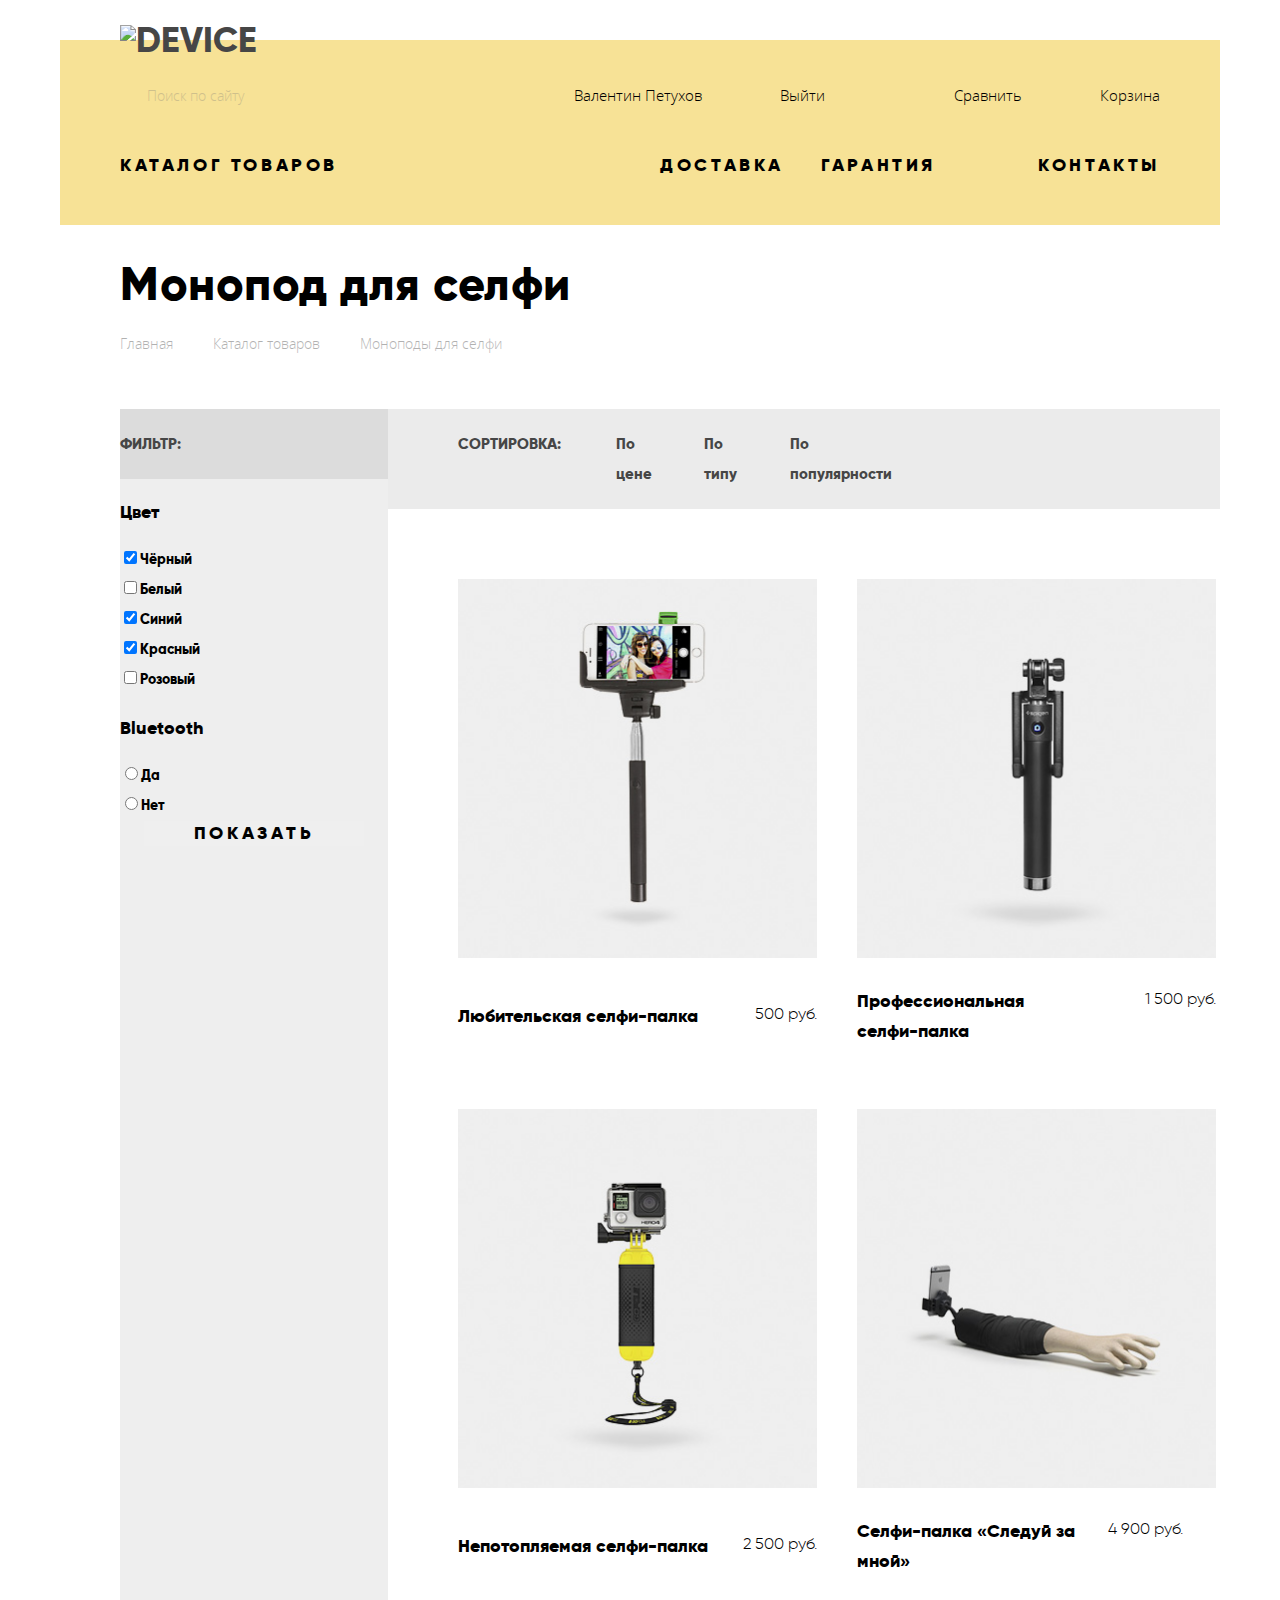
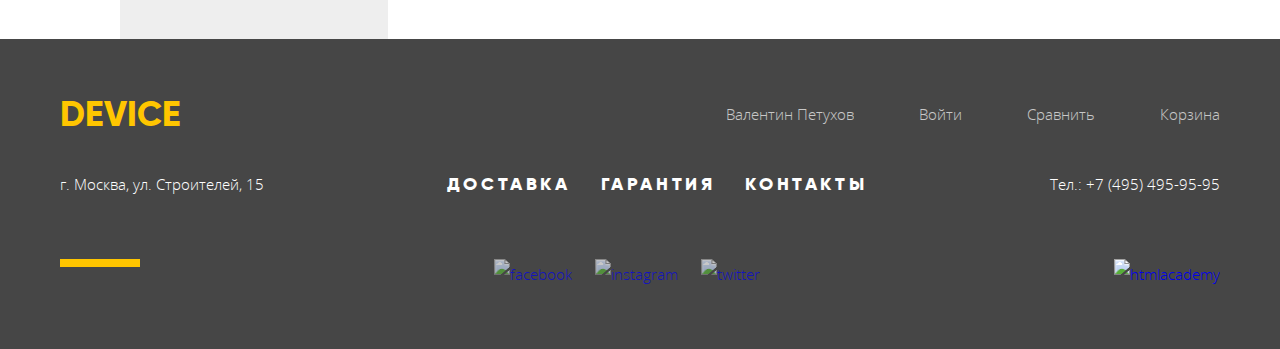
==== commit d2aba117: "sync" ====
--- a/catalog.html
+++ b/catalog.html
@@ -92,7 +92,10 @@
                 <li class="sort__item">По типу</li>
                 <li class="sort__item">По популярности</li>
               </ul>
-
+              <ul class="sort__updown">
+                <li class="sort__up"><a href="#" class="sort__up-link"></a></li>
+                <li class="sort__down"><a href="#" class="sort__down-link"></a></li>
+              </ul>
             </div>
           </div>
           <div class="goods-wrap">
--- a/css/style.css
+++ b/css/style.css
@@ -1019,12 +1019,28 @@
   flex-wrap: nowrap;
   font-family: "Gilroy Bold", Arial, sans-serif;
   font-size: 800;
+  margin-left: 60px;
+}
+
+.catalog {
+  background: linear-gradient(90deg,#dbdbdb 50%,#ebebeb 0,#ebebeb);
 }
 
 .catalog-column {}
 
 .filter-wrap {
   height: 100%;
+  background-color: #eeeeee;
+  position: relative;
+}
+
+.filter-wrap:before {
+  //content: ' ';
+  position: absolute;
+  top: 0;
+  width: 100vw;
+  height: 100%;  
+  right: 268px;
   background-color: #eeeeee;
 }
 
@@ -1039,18 +1055,17 @@
   background-color: #dcdcdc;
   width: 100%;
   text-transform: uppercase;
+  position: relative;
 }
 
 .filter__header:before {
-  content: ' ';
-  width: 50%;
+  //content: ' ';
+  position: absolute;
+  top: 0px;
+  width: 100vw;
   height: 70px;
-  z-index: -1;
-  left: 0;
-  margin-top: -20px;
-  display: block;
+  right: 268px;
   background-color: #dcdcdc;
-  position: absolute;
   
 }
 
@@ -1060,18 +1075,6 @@
   width: 268px;
 }
 
-.filter__item:before {
-  content: ' ';
-  width: 30%;
-  height: 200vh;
-  z-index: -1;
-  left: 0;
-  //margin-top: 20px;
-  display: block;
-  background-color: #efefef;
-  position: absolute;
-}
-
 .filter__title {
   font-family: "Gilroy Bold", Arial, sans-serif;
   font-size: 18px;
@@ -1093,13 +1096,25 @@
 }
 
 .sort {
-  display: flex;
-  padding: 20px;
+  position: relative;
+  display: flex;
+  padding: 20px 0;
+  padding-left: 70px;
   background-color: #ebebeb; 
 }
 
+.sort:after {
+  //content: ' ';
+  position: absolute;
+  width: 100vw;
+  height: 70px;
+  top: 0;
+  left: 0;
+  z-index: -1;
+  background-color: #ebebeb;
+}
+
 .sort__header {
-  margin-right: 55px;
   margin: 0;
   text-transform: uppercase;
   margin-right: 55px;
@@ -1110,7 +1125,7 @@
   padding: 0;
   margin: 0;
   display: flex;
-  margin-right: 230px;
+  margin-right: 265px;
 }
 
 .sort__item {
@@ -1119,6 +1134,27 @@
 
 .sort__item:last-child {
   margin-right: 0px;
+}
+
+.sort__updown {
+  padding: 0;
+  list-style: none;
+  margin: 0;
+  display: flex;
+  align-items: center;
+}
+
+.sort__up {
+  background-image: url("../img/icon-up-dir.svg");
+  width: 11px;
+  height: 10px;
+  margin-right: 20px;
+}
+
+.sort__down {
+  background-image: url("../img/icon-down-dir.svg");
+  width: 11px;
+  height: 10px;
 }
 
 .goods-wrap {
@@ -1138,6 +1174,10 @@
   margin: 0 20px 45px;
 }
 
+.good-card:nth-child(2n) {
+  margin-right: 0;
+} 
+
 .good-card__pic {
   flex-basis: 100%;
 }
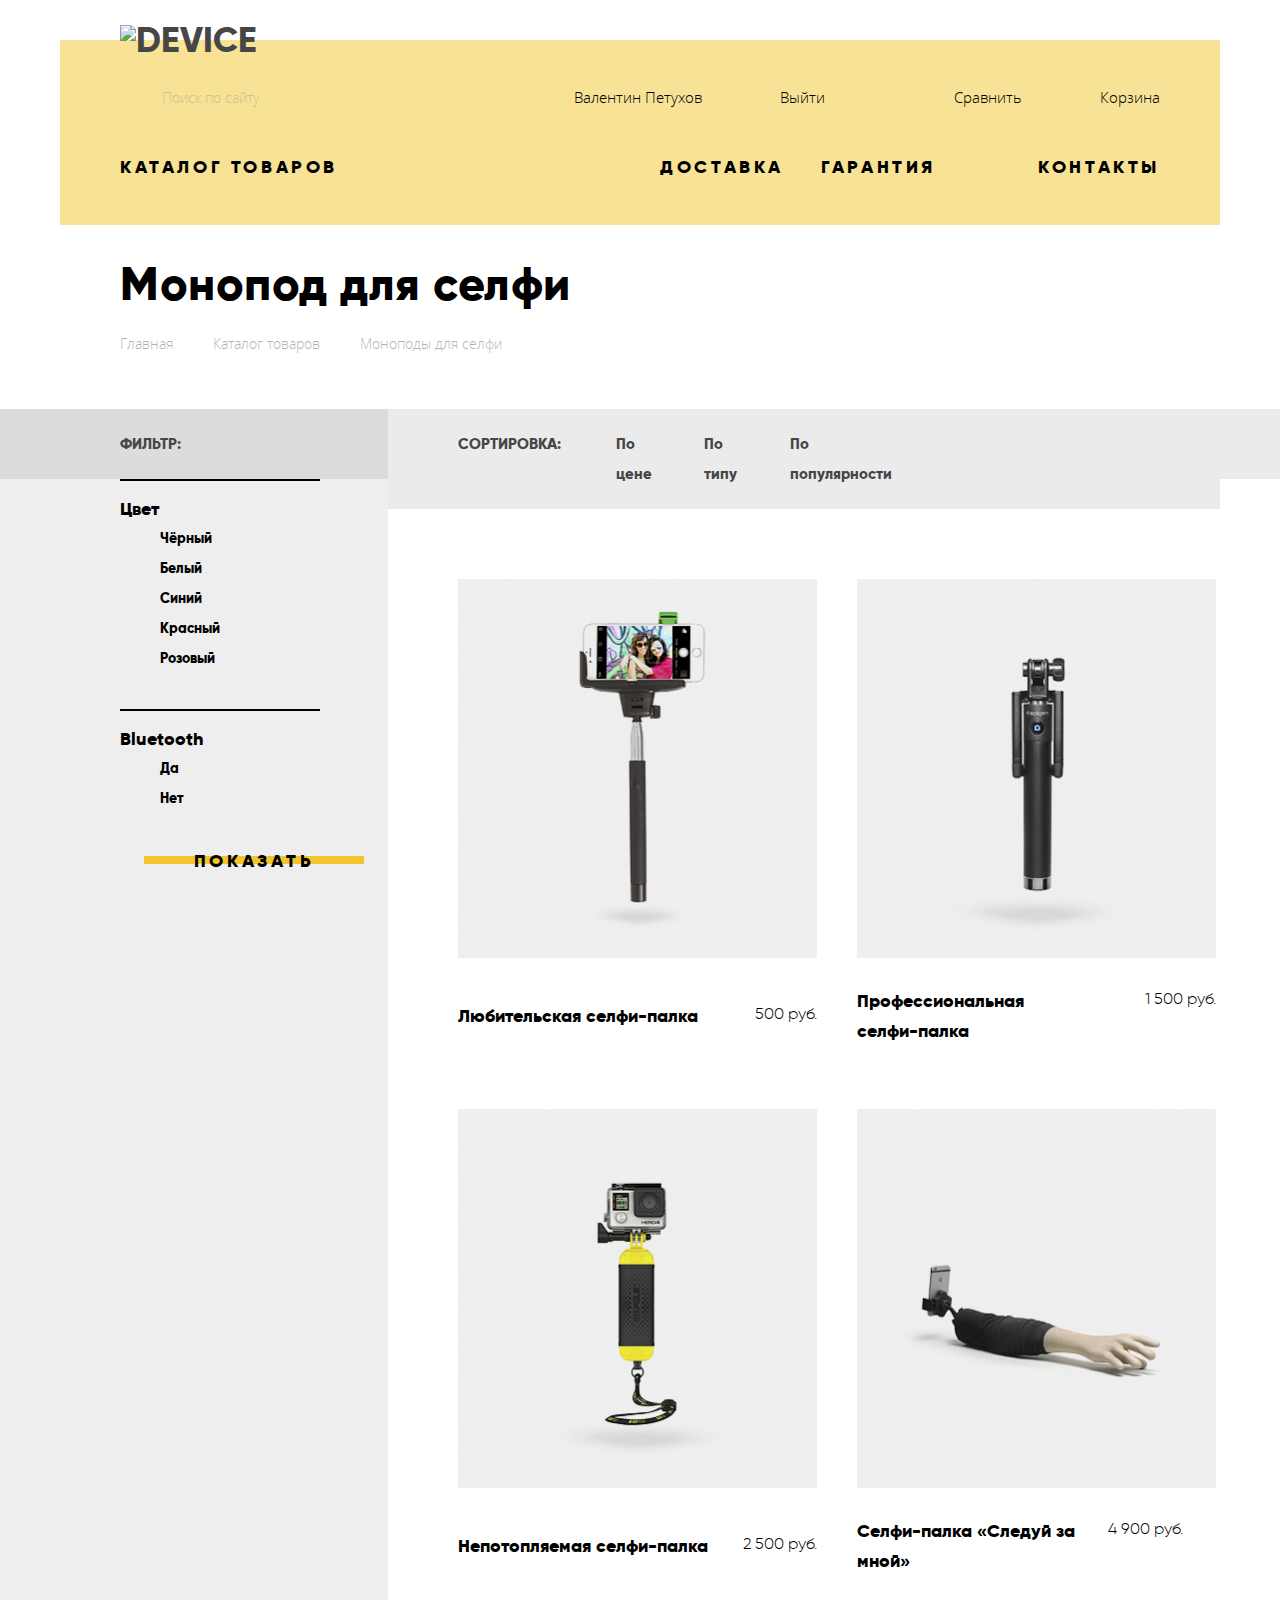
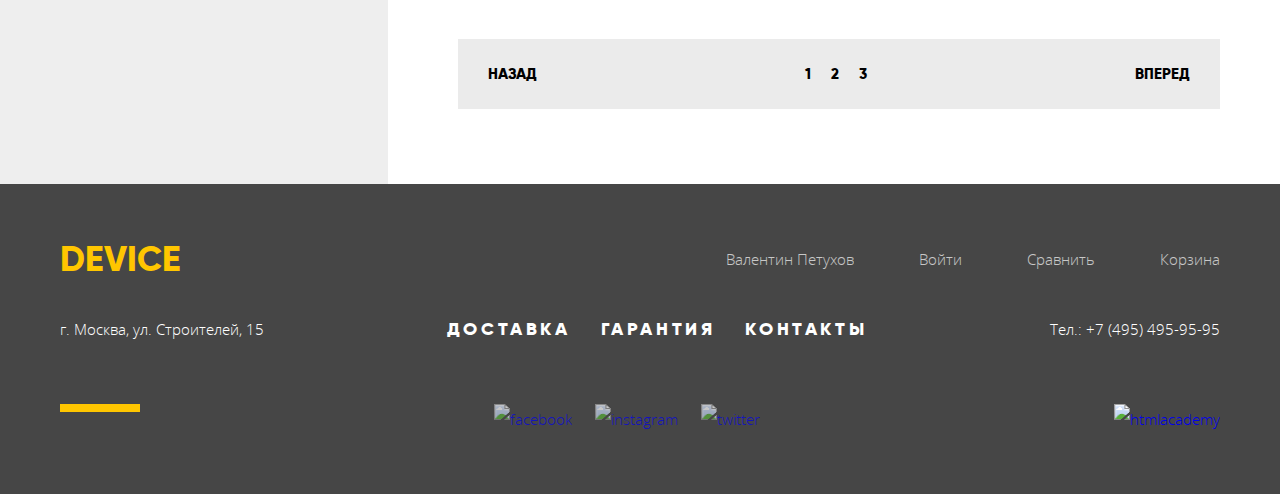
==== commit 413247b9: "sync" ====
--- a/catalog.html
+++ b/catalog.html
@@ -68,16 +68,23 @@
               <p class="filter__header">Фильтр:</p>
               <div class="filter__item">
                 <h3 class="filter__title">Цвет</h3>
-                <label><input type="checkbox" checked='checked' name="color-black">Чёрный</label>
-                <label><input type="checkbox" name="color-white">Белый</label>
-                <label><input type="checkbox" name="color-blue" checked='checked'>Синий</label>
-                <label><input type="checkbox" name="color-red" checked='checked'>Красный</label>
-                <label><input type="checkbox" name="color-pink">Розовый</label>
+                <input class="filter__input filter__input--checkbox" id="color-black" type="checkbox" name="color" checked>
+                <label for="color-black" class="filter__label filter__label--checkbox">Чёрный</label>
+                <input class="filter__input filter__input--checkbox" id="color-white" type="checkbox" name="color">
+                <label for="color-white" class="filter__label filter__label--checkbox">Белый</label>
+                <input class="filter__input filter__input--checkbox" id="color-blue" type="checkbox" name="color" checked>
+                <label for="color-blue" class="filter__label filter__label--checkbox">Синий</label>
+                <input class="filter__input filter__input--checkbox" id="color-red" type="checkbox" name="color" checked>
+                <label for="color-red" class="filter__label filter__label--checkbox">Красный</label>
+                <input class="filter__input filter__input--checkbox" id="color-pink" type="checkbox" name="color">
+                <label for="color-pink" class="filter__label filter__label--checkbox">Розовый</label>
               </div>
               <div class="filter__item">
                 <h3 class="filter__title">Bluetooth</h3>
-                <label><input type="radio" name="bluetooth-yes">Да</label>
-                <label><input type="radio" name="bluetooth-no">Нет</label>
+                <input class="filter__input filter__input--radio" id="bluetooth-yes" type="radio" name="bluetooth">
+                <label for="bluetooth-yes" class="filter__label filter__label--radio">Да</label>
+                <input class="filter__input filter__input--radio" id="bluetooth-no" type="radio" name="bluetooth">
+                <label for="bluetooth-no" class="filter__label filter__label--radio">Нет</label>
               </div>
               <button type="submit" class="btn filter-submit" name="filter-submit">Показать</button>
             </div>
@@ -122,6 +129,19 @@
                 <span class="good-card__label good-card__label--new"></span>
               </article>
             </div>
+          </div>
+          <div class="pagination">
+            <ul class="pagination__list">
+              <li class="pagination__item"><a href="#">назад</a></li>
+              <li class="pagination__item">
+                <ul class="pagination__numeric-list">
+                  <li class="pagination__numeric-item"><a href="#">1</a></li>
+                  <li class="pagination__numeric-item"><a href="#">2</a></li>
+                  <li class="pagination__numeric-item"><a href="#">3</a></li>
+                </ul>
+              </li>
+              <li class="pagination__item"><a href="#">вперед</a></li>
+            </ul>
           </div>
         </div>
       </div>
--- a/css/style.css
+++ b/css/style.css
@@ -32,6 +32,7 @@
 
 html {
   box-sizing: border-box;
+  overflow-x: hidden;
 }
 
 *,
@@ -76,7 +77,7 @@
 .header {
   background-color: #f7e296;
   margin-top: 40px;
-  padding-top: 40px;
+  padding-top: 42px;
   position: relative;
   padding-left: 60px;
   padding-right: 60px;
@@ -122,7 +123,6 @@
 }
 
 .search {
-  padding-left: 40px;
   width: 400px;
   margin-right: 15px;
 }
@@ -130,7 +130,7 @@
 .search::before {
   content: ' ';
   position: absolute;
-  top: 7px;
+  top: 8px;
   left: 0;
   width: 16px;
   height: 16px;
@@ -205,6 +205,10 @@
   padding-right: 40px;
   padding-left: 25px;
   position: relative;
+}
+
+.user-links__item.search {
+  padding-left: 40px;
 }
 
 .user-links__item:last-child {
@@ -1035,7 +1039,7 @@
 }
 
 .filter-wrap:before {
-  //content: ' ';
+  content: ' ';
   position: absolute;
   top: 0;
   width: 100vw;
@@ -1059,7 +1063,7 @@
 }
 
 .filter__header:before {
-  //content: ' ';
+  content: ' ';
   position: absolute;
   top: 0px;
   width: 100vw;
@@ -1073,6 +1077,8 @@
   display: flex;
   flex-direction: column;
   width: 268px;
+  padding-top: 15px;
+  margin-bottom: 35px;
 }
 
 .filter__title {
@@ -1080,15 +1086,63 @@
   font-size: 18px;
   font-weight: 800;
   color: #000000;
+  margin: 0;
+  position: relative;
+}
+
+.filter__title:before {
+  content: ' ';
+  position: absolute;
+  height: 2px;
+  width: 200px;
+  background-color: #000000;
+  top: -15px;
+}
+
+.filter__input {
+  display: none;
 }
 
 .filter__item label {
   font-size: 14px;
   color: #000000;
+  position: relative;
+  padding-left: 40px;
+}
+
+.filter__label--checkbox:before {
+  content: ' ';
+  position: absolute;
+  width: 23px;
+  height: 23px;
+  left: 0;
+  top: 2px;
+  background-image: url(../img/checkbox-off.svg); 
+}
+
+.filter__input--checkbox:checked + label:before {
+  width: 27px;
+  background-image: url(../img/checkbox-on.svg);
+}
+
+.filter__label--radio:before {
+  content: ' ';
+  position: absolute;
+  width: 25px;
+  height: 25px;
+  left: 0;
+  top: 2px;
+  background-image: url(../img/radio-off.svg); 
+}
+
+.filter__input--radio:checked + label:before {
+  background-image: url(../img/radio-on.svg);
 }
 
 .filter-submit {
   margin: 0 auto;
+  z-index: 0;
+  background-color: transparent;
 }
 
 .sort-wrap {
@@ -1104,7 +1158,7 @@
 }
 
 .sort:after {
-  //content: ' ';
+  content: ' ';
   position: absolute;
   width: 100vw;
   height: 70px;
@@ -1195,3 +1249,47 @@
   font-weight: 300;
   color: #000000;
 }
+
+.pagination {
+  background-color: #ebebeb;
+  margin-left: 70px;
+  margin-bottom: 75px;
+  padding: 20px 30px;
+}
+
+.pagination__list {
+  margin: 0;
+  padding: 0;
+  list-style: none;
+  display: flex;
+  justify-content: space-between;
+}
+
+.pagination__item {
+  text-transform: uppercase;
+}
+
+.pagination__item a{
+  text-decoration: none;
+  color: #000000;
+}
+
+.pagination__numeric-list {
+  margin: 0;
+  padding: 0;
+  list-style: none;
+  display: flex;
+}
+
+.pagination__numeric-item {
+  margin-right: 20px;
+}
+
+.pagination__numeric-item a {
+  text-decoration: none;
+  color: #000000;
+}
+
+.pagination__numeric-item:last-child {
+  margin-right: 0;
+}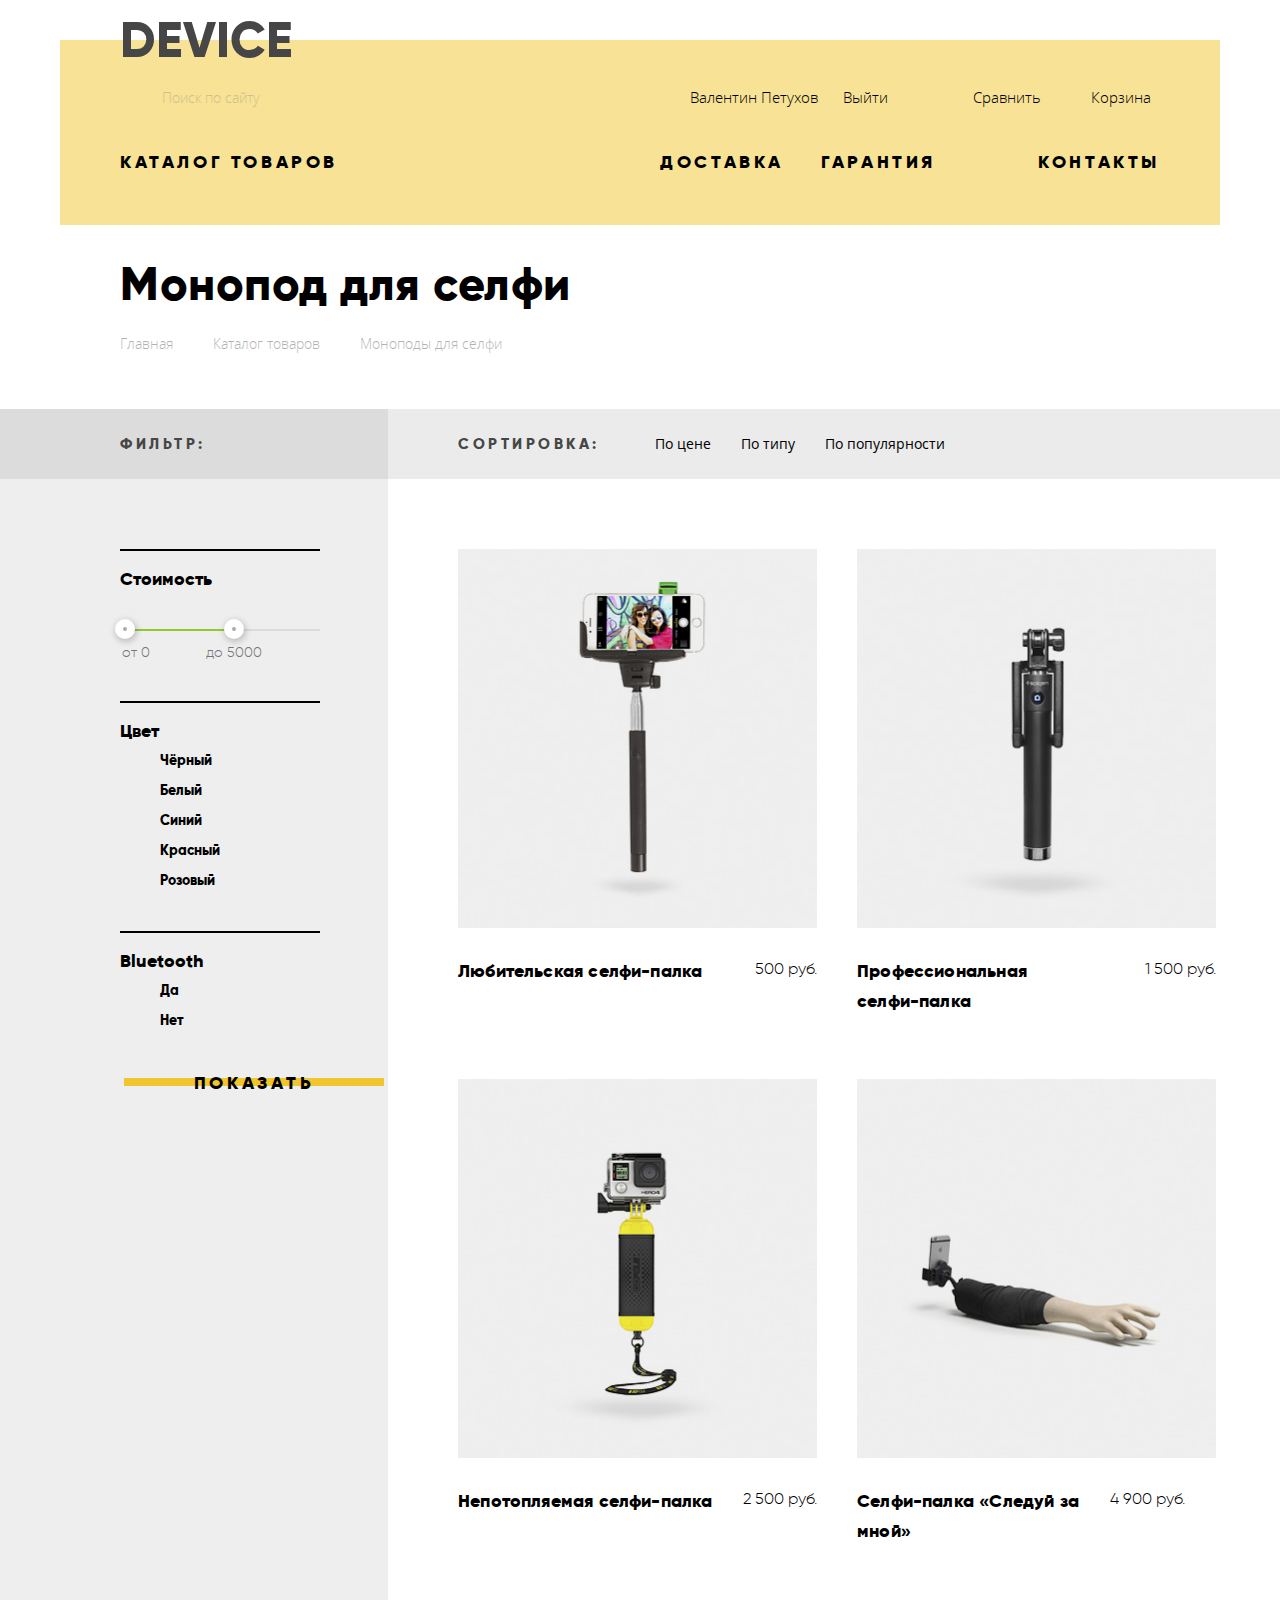
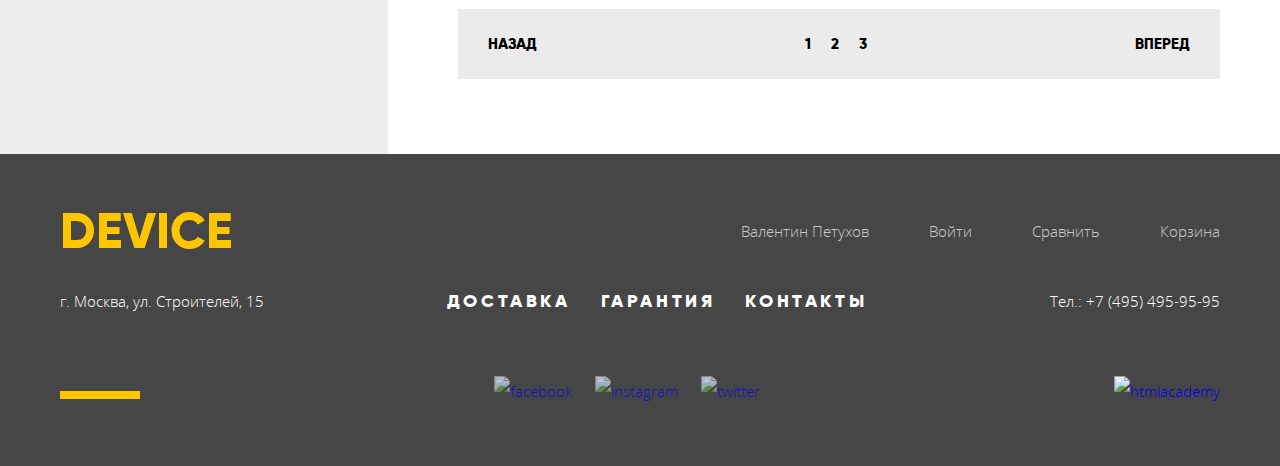
==== commit 436dfc86: "v. 0.1" ====
--- a/catalog.html
+++ b/catalog.html
@@ -11,7 +11,7 @@
   <div class="wrap">
     <header class="header">
       <div class="header__top-logo logo">
-        <a class="header__logo"><img src="img/logo-device.svg" width="163px" height="35px" title="DEVICE" alt="DEVICE"></a>
+        Device
       </div>
       <div class="user-links">
         <ul class="user-links__list">
@@ -22,7 +22,7 @@
             </form>
           </li>
           <li class="user-links__item user"><a href="#" class="user-links__link">Валентин Петухов</a></li>
-          <li class="user-links__item login"><a href="#" class="user-links__link">Выйти</a></li>
+          <li class="user-links__item login login--out"><a href="#" class="user-links__link">Выйти</a></li>
           <li class="user-links__item compare"><a href="#" class="user-links__link">Сравнить</a></li>
           <li class="user-links__item bracket"><a href="#" class="user-links__link">Корзина</a></li>
         </ul>
@@ -66,6 +66,20 @@
           <div class="filter-wrap">
             <div class="filter">
               <p class="filter__header">Фильтр:</p>
+              <div class="filter__item">
+                <h3 class="filter__title">Стоимость</h3>
+                <div class="range">
+                  <div class="range__controls">
+                    <div class="range__scale">
+                      <div class="range__bar"></div>
+                    </div>
+                    <div class="range__toggle range__toggle--min"></div>
+                    <div class="range__toggle range__toggle--max"></div>
+                    <input type="text" name="value-min" placeholder="от 0" class="range__value range__value--min">
+                    <input type="text" name="value-max" placeholder="до 5000" class="range__value range__value--max">
+                  </div>
+                </div>
+              </div>
               <div class="filter__item">
                 <h3 class="filter__title">Цвет</h3>
                 <input class="filter__input filter__input--checkbox" id="color-black" type="checkbox" name="color" checked>
@@ -95,9 +109,9 @@
             <div class="sort">
               <p class="sort__header">Сортировка:</p>
               <ul class="sort__list">
-                <li class="sort__item">По цене</li>
-                <li class="sort__item">По типу</li>
-                <li class="sort__item">По популярности</li>
+                <li class="sort__item"><a href="#">По цене</a></li>
+                <li class="sort__item"><a href="#">По типу</a></li>
+                <li class="sort__item"><a href="#">По популярности</a></li>
               </ul>
               <ul class="sort__updown">
                 <li class="sort__up"><a href="#" class="sort__up-link"></a></li>
--- a/css/style.css
+++ b/css/style.css
@@ -49,7 +49,6 @@
   line-height: 30px;
   font-weight: 300;
   color: #464646;
-  margin: 0 auto;
 }
 
 img {
@@ -90,7 +89,7 @@
 
 .logo {
   font-family: "Gilroy Bold", Arial, sans-serif;
-  font-size: 35px;
+  font-size: 50px;
   font-weight: 800;
   text-transform: uppercase;
 }
@@ -122,10 +121,7 @@
   opacity: 0.3;
 }
 
-.search {
-  width: 400px;
-  margin-right: 15px;
-}
+
 
 .search::before {
   content: ' ';
@@ -151,15 +147,35 @@
 .search__input:focus {
   opacity: 1;
   outline: 0;
+  padding-bottom: 10px;
   border-bottom: 2px solid #000;
 }
 
 .search__submit {
+  display: none;
+}
+
+.search__input:active + .search__submit,
+.search__input:focus + .search__submit {
+  display: inline-block;
   background-color: transparent;
   border: 2px solid #000000;
-}
-
-.login::before {
+  padding: 10px;
+  position: relative;
+  margin-left: -5px;
+}
+
+.user:before {
+  content: ' ';
+  position: absolute;
+  top: 9px;
+  left: 5px;
+  width: 13px;
+  height: 12px;
+  background-image: url("../img/user.svg");
+}
+
+.login:before {
   content: ' ';
   position: absolute;
   top: 9px;
@@ -169,7 +185,24 @@
   background-image: url(../img/user.svg);
 }
 
-.compare::before {
+.login.login--out {
+  padding-left: 0;
+  margin-right: 60px;
+}
+
+.login--out:before {
+  display: none;
+}
+
+.footer__user-links .login {
+  margin-right: 0;
+}
+
+.footer__user-links .user-links__item {
+  margin-right: 35px;
+} 
+
+.compare:before {
   content: ' ';
   position: absolute;
   top: 10px;
@@ -179,7 +212,7 @@
   background-image: url(../img/compare.svg);
 }
 
-.bracket::before {
+.bracket:before {
   content: ' ';
   position: absolute;
   top: 10px;
@@ -190,7 +223,7 @@
 }
 
 .user-links {
-  padding-bottom: 40px;
+  padding-bottom: 35px;
 }
 
 .user-links__list {
@@ -198,31 +231,40 @@
   margin: 0;
   list-style: none;
   display: flex;
-  justify-content: space-between;
 }
 
 .user-links__item {
-  padding-right: 40px;
+  margin-right: 25px;
   padding-left: 25px;
   position: relative;
+}
+
+
+.login {
+  margin-right: 220px;
+}
+
+.search {
+  width: 500px;
+  margin-right: 40px;
 }
 
 .user-links__item.search {
   padding-left: 40px;
 }
 
+.user-links__item.user {
+  padding-left: 30px;
+}
+
 .user-links__item:last-child {
-  padding-right: 0;
+  margin-right: 0;
 }
 
 .user-links__list--bottom {
   justify-content: flex-end;
 }
 
-.login {
-  width: 160px;
-}
-
 .user-links__link {
   color: #000000;
 }
@@ -245,7 +287,6 @@
 
 .main-nav__item:nth-child(3) {
   margin-right: 100px;
-  //margin-left: 50px;
 }
 
 .main-nav__item:last-child {
@@ -278,20 +319,30 @@
   opacity: 0.3;
 }
 
+.catalog-list__wrap {
+  position: absolute;
+  background-color: #f7e296;
+  z-index: 2;
+  height: 165px;
+  width: 1100px;
+  display: none;
+}
+
 .catalog-list {
   line-height: 30px;
   color: #464646;
   list-style: none;
   text-transform: none;
   display: flex;
-  display: none;
   position: absolute;
   margin: 0;
   padding: 0;
-  margin-top: 40px;
+  padding-top: 30px;
+  padding-bottom: 36px;
   flex-wrap: wrap;
   width: 600px;
   flex-grow: 1;
+  display: none;
 }
 
 .catalog-list__item {
@@ -319,7 +370,7 @@
 
 .slider {
   margin: 0 60px;
-  margin-bottom: 100px;
+  margin-top: -115px;
   position: relative;
   flex-basis: 100%;
 }
@@ -327,7 +378,6 @@
 .slider__item {
   margin: 0;
   margin-left: 30px;
-  //margin-right: 20px;
   position: relative;
   margin-top: -110px;
   display: none;
@@ -335,7 +385,6 @@
 
 .slider__item--active {
   display: flex;
-  justify-content: space-between;
 }
 
 .slider__control {
@@ -344,6 +393,7 @@
 
 .promo-good__img {
   height: 486px;
+  margin-right: 125px;
 }
 
 .promo-good__img--wide {
@@ -356,11 +406,13 @@
   font-family: "Gilroy Bold", Arial, sans-serif;
   font-size: 47px;
   font-weight: 800;
-  line-height: 1;
+  line-height: 1.18;
+  letter-spacing: 0.48px;
   color: #000000;
   margin: 82px 0 25px;
   position: relative;
   z-index: 1;
+  margin: 82px 0 20px;
 }
 
 .promo-good__title:before {
@@ -374,14 +426,15 @@
 
 .promo-good__title:after {
   font-family: "Gilroy Bold", Arial, sans-serif;
-  font-size: 179px;
+  font-size: 180px;
+  letter-spacing: 1.81px;
   content: '01';
   width: 100px;
   height: 7px;
   position: absolute;
   color: #ffffff;
-  top: -95px;
-  right: 70px;
+  top: -110px;
+  right: 65px;
   z-index: -1;
 }
 
@@ -397,14 +450,22 @@
   font-family: "Open Sans Light", Arial, sans-serif;
   font-size: 15px;
   margin: 0 0 65px;
+  line-height: 2;
+  letter-spacing: 0.15px;
+  margin-bottom: 50px;
 }
 
 .promo-good__features {
+  margin-top: 70px;
   display: flex;
 }
 
 .promo-good__feature-item {
-  margin-right: 75px;
+  margin-right: 80px;
+}
+
+.promo-good__feature-item:last-child {
+  margin-right: 0;
 }
 
 .promo-good__feature-value {
@@ -454,7 +515,8 @@
 
 .popular-categories {
   flex-basis: 100%;
-  margin-bottom: 240px;
+  margin-top: 65px;
+  margin-bottom: 260px;
 }
 
 .popular-categories__list {
@@ -648,7 +710,7 @@
   list-style: none;
   display: flex;
   justify-content: space-around;
-  padding: 105px 0;
+  padding: 95px 0;
   margin: 0;
 }
 
@@ -695,8 +757,8 @@
 }
 
 .about-us {
-  width: 560px;
-  margin-right: 80px;
+  width: 475px;
+  margin-right: 122px;
 }
 
 .about-us__title {
@@ -706,7 +768,8 @@
   line-height: 1;
   letter-spacing: 0.5px;
   color: #000000;
-  margin: 60px 0;
+  margin: 0;
+  padding: 45px 0;
 }
 
 .about-us__title:before {
@@ -716,26 +779,28 @@
   background-color: #000000;
   position: relative;
   display: block;
-  top: -60px;
+  top: -45px;
 }
 
 .about-us__desc {
   margin-top: 0;
-  margin-bottom: 80px;
+  margin-bottom: 70px;
 }
 
 .delivery__list {
+  padding: 0;
   list-style: none;
   margin-top: 0;
-  margin-bottom: 80px;
+  margin-bottom: 68px;
+  margin-left: 35px;
 }
 
 .delivery__item {
   font-family: "Gilroy Bold", Arial, sans-serif;
   font-size: 16px;
   font-weight: 800;
-  letter-spacing: 3.6px;
-  position: relative;
+  position: relative;
+  margin-bottom: 10px;
 }
 
 .delivery__item::before {
@@ -766,7 +831,7 @@
   line-height: 1;
   letter-spacing: 0.5px;
   color: #000000;
-  margin: 60px 0;
+  margin: 45px 0;
 }
 
 .contacts__title:before {
@@ -776,7 +841,7 @@
   background-color: #000000;
   position: relative;
   display: block;
-  top: -60px;
+  top: -45px;
 }
 
 .contacts__desc {
@@ -785,7 +850,7 @@
 }
 
 .map {
-  margin-bottom: 70px;
+  margin-bottom: 66px;
 }
 
 .map-modal {
@@ -794,11 +859,68 @@
 
 .feedback-modal {
   display: none;
+  background-color: #ffffff;
+  position: absolute;
+  margin: auto;
+  top: 1060px;
+  left: 0;
+  right: 0;
+  width: 960px;
+  box-shadow: 0 0 10px rgba(0,0,0,0.5);
+  z-index: 10;
+}
+
+.feedback-modal__form {
+  position: relative;
+  padding: 100px 100px 85px;
+  display: flex;
+  flex-wrap: wrap;
+  justify-content: space-between;
+}
+
+.feedback-modal__close {
+  width: 55px;
+  height: 55px;
+  position: absolute;
+  top: 20px;
+  right: 20px;
+  border: none;
+  background: url("../img/modal-close.svg") no-repeat;
+}
+
+.feedback-modal__item:nth-child(4) {
+  flex-basis: 100%;
+}
+
+.feedback-modal__item input,
+.feedback-modal__item textarea {
+  display: block;
+  border: none;
+  background-color: #f2f2f2; 
+}
+
+.feedback-modal__item input {
+  padding: 15px 190px 15px 14px;
+}
+
+.feedback-modal__item textarea {
+  width: 760px;
+  height: 155px;
+  padding-top: 15px;
+  padding-left: 15px;
+}
+
+.feedback-modal__item {
+  margin-bottom: 40px;
+}
+
+.feedback-modal__item:nth-child(2) {
+  margin-right: 10px;
 }
 
 .btn {
   display: block;
-  width: 220px;
+  width: 260px;
   font-family: "Gilroy Bold", Arial, sans-serif;
   font-size: 18px;
   line-height: 1.27;
@@ -808,11 +930,13 @@
   text-transform: uppercase;
   border: 0;
   position: relative;
+  background-color: transparent;
+  text-align: center;
 }
 
 .btn:before {
   content: ' ';
-  width: 220px;
+  width: 260px;
   height: 8px;
   position: absolute;
   background-color: #f0c52e;
@@ -830,6 +954,15 @@
   color: rgba(0, 0, 0, 0.3);
 }
 
+.btn-modal {
+  width: 200px;
+}
+
+.btn-modal:before {
+  width: 200px;
+  top: 8px;
+}
+
 .promo-good__link {
   margin-bottom: 60px;
 }
@@ -837,7 +970,7 @@
 .footer {
   background-color: #464646;
   color: #ffffff;
-  padding-top: 60px;
+  padding-top: 62px;
 }
 
 .footer__column {
@@ -855,6 +988,7 @@
 }
 
 .footer__line {
+  margin-top: 15px;
   display: block;
   width: 80px;
   border-top: 8px solid #ffc600;
@@ -882,7 +1016,7 @@
 }
 
 .footer__item:last-child {
-  margin-right: 0;
+  margin-right: 0px;
 }
 
 .footer__address {
@@ -1060,6 +1194,8 @@
   width: 100%;
   text-transform: uppercase;
   position: relative;
+  letter-spacing: 3.5px;
+  margin-bottom: 70px;
 }
 
 .filter__header:before {
@@ -1145,6 +1281,84 @@
   background-color: transparent;
 }
 
+.range {
+  margin-left: 4px;
+}
+
+.range__controls {
+  position: relative;
+}
+
+.range__scale {
+  position: relative;
+  width: 196px;
+  height: 2px;
+  margin-top: 35px;
+  background-color: #dbdbdb;
+  margin-bottom: 35px;
+}
+
+.range__bar {
+  position: absolute;
+  top: 0;
+  left: 0;
+  width: 120px;
+  height: 2px;
+  background-color: #91c92f;
+}
+
+.range__toggle {
+  position: absolute;
+  width: 20px;
+  height: 20px;
+  border: 8px solid #ffffff;
+  border-radius: 50%;
+  background-color: #ababab;
+  box-shadow: 1px 2px 6px 1px rgba(0, 0, 0, .2);
+}
+
+.range__toggle--min {
+  top: 0;
+  left: 0;
+  margin-top: -10px;
+  margin-left: -9px;
+}
+
+.range__toggle--max {
+  top: 0;
+  left: 100px;
+  margin-top: -10px;
+}
+
+.range__toggle:hover {
+  width: 22px;
+  height: 22px;
+  border: 9px solid #ffffff;
+}
+
+.range__value {
+  position: absolute;
+  width: 60px;
+  margin: 0;
+  border: none;
+  background: transparent;
+  color: #cfcfcf;
+  font-family: "Gilroy Light", Arial, sans-serif;
+  font-size: 14px;
+  line-height: 24px;
+}
+
+.range__value--min {
+  top: 10px;
+  left: 0px;
+  margin-left: -4px;
+}
+
+.range__value--max {
+  top: 10px;
+  left: 80px;
+}
+
 .sort-wrap {
   margin-bottom: 70px;
 }
@@ -1172,22 +1386,31 @@
   margin: 0;
   text-transform: uppercase;
   margin-right: 55px;
+  letter-spacing: 3.5px;
 }
 
 .sort__list {
+  box-sizing: content-box;
   list-style: none;
   padding: 0;
   margin: 0;
   display: flex;
-  margin-right: 265px;
+  align-items: center;
+  padding-right: 230px;
 }
 
 .sort__item {
   margin-right: 30px;
+  font-family: "Open Sans", Arial, sans-serif;
+  font-size: 14px;
 }
 
 .sort__item:last-child {
   margin-right: 0px;
+}
+
+.sort__item a {
+  color: #000000;
 }
 
 .sort__updown {
@@ -1198,17 +1421,19 @@
   align-items: center;
 }
 
-.sort__up {
+.sort__up-link {
   background-image: url("../img/icon-up-dir.svg");
   width: 11px;
   height: 10px;
   margin-right: 20px;
-}
-
-.sort__down {
+  display: block;
+}
+
+.sort__down-link {
   background-image: url("../img/icon-down-dir.svg");
   width: 11px;
   height: 10px;
+  display: block;
 }
 
 .goods-wrap {
@@ -1224,6 +1449,7 @@
   display: flex;
   flex-wrap: wrap;
   justify-content: space-between;
+  align-content: flex-start;
   width: 359px;
   margin: 0 20px 45px;
 }
@@ -1240,6 +1466,7 @@
   font-family: "Gilroy Bold", Arial, sans-serif;
   font-size: 18px;
   font-weight: 800;
+  letter-spacing: 0.18px;
   color: #000000;
 }
 
@@ -1292,4 +1519,5 @@
 
 .pagination__numeric-item:last-child {
   margin-right: 0;
-}+}
+
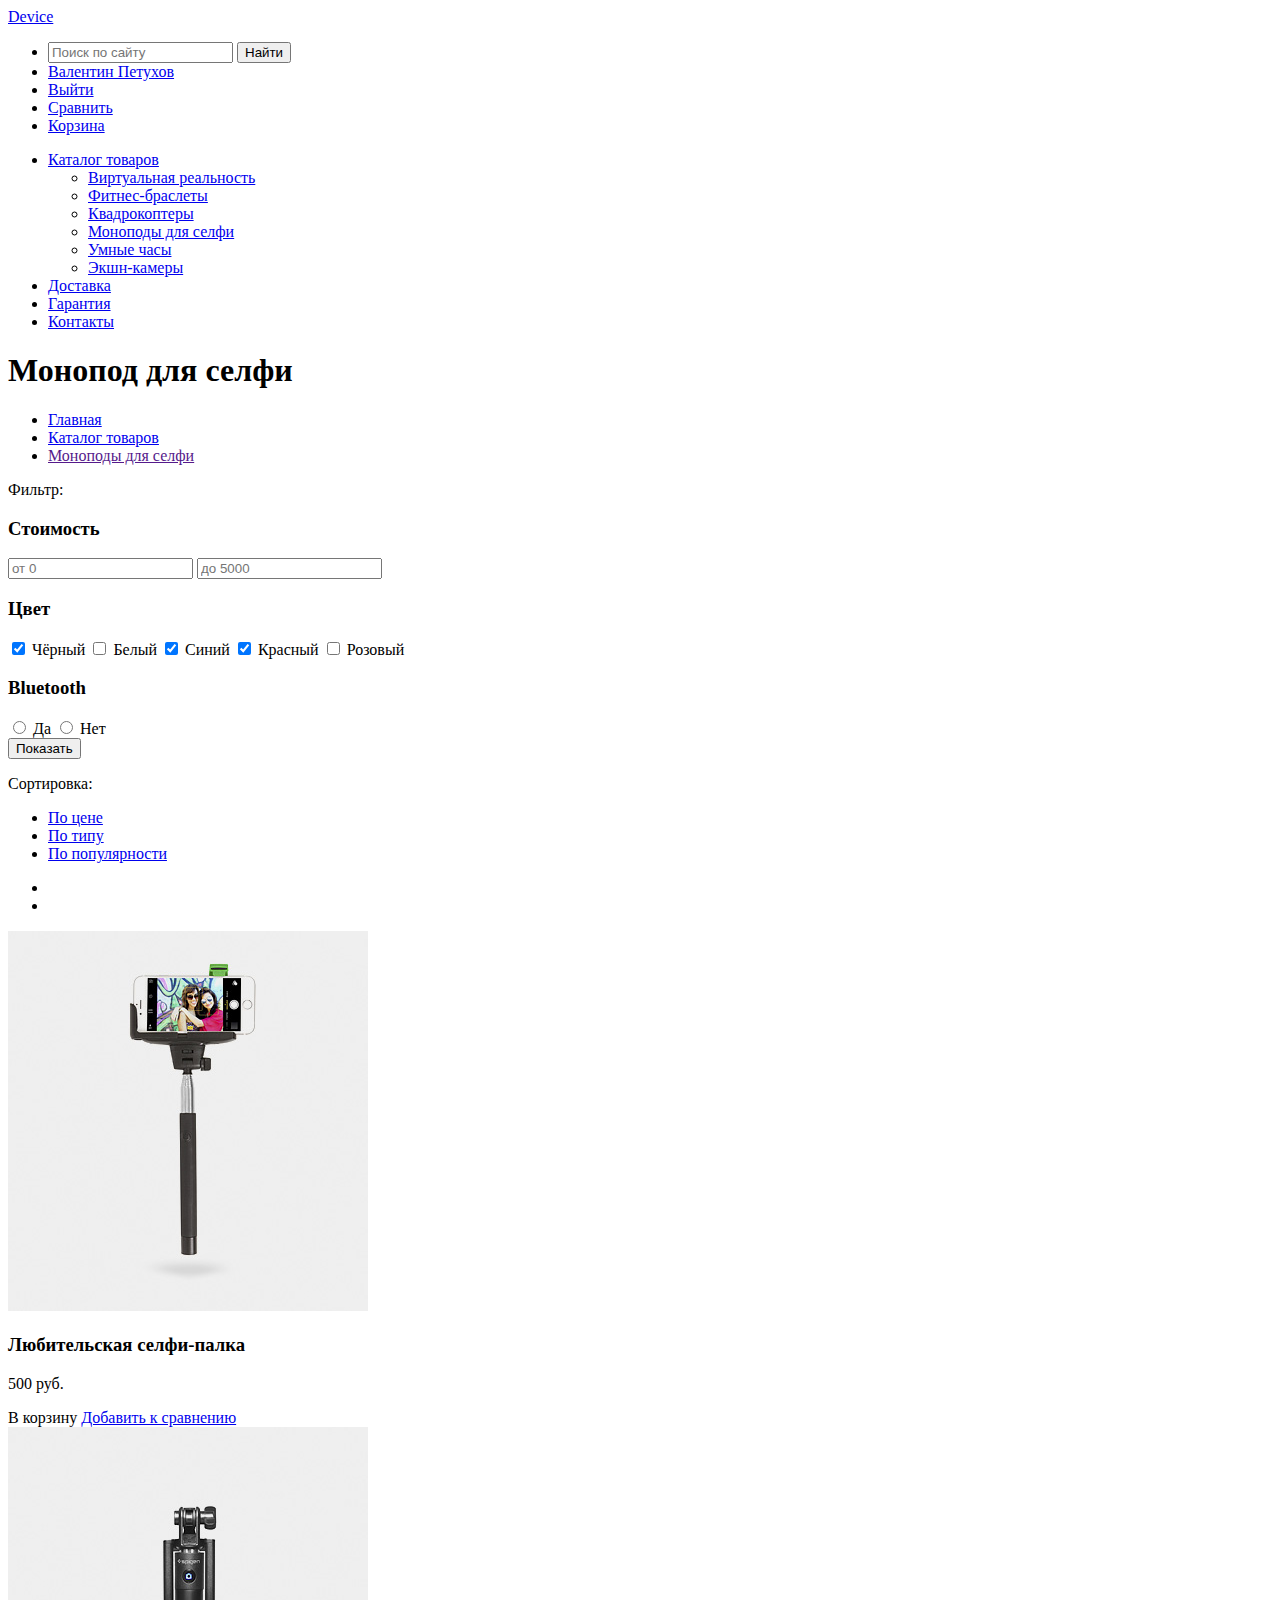
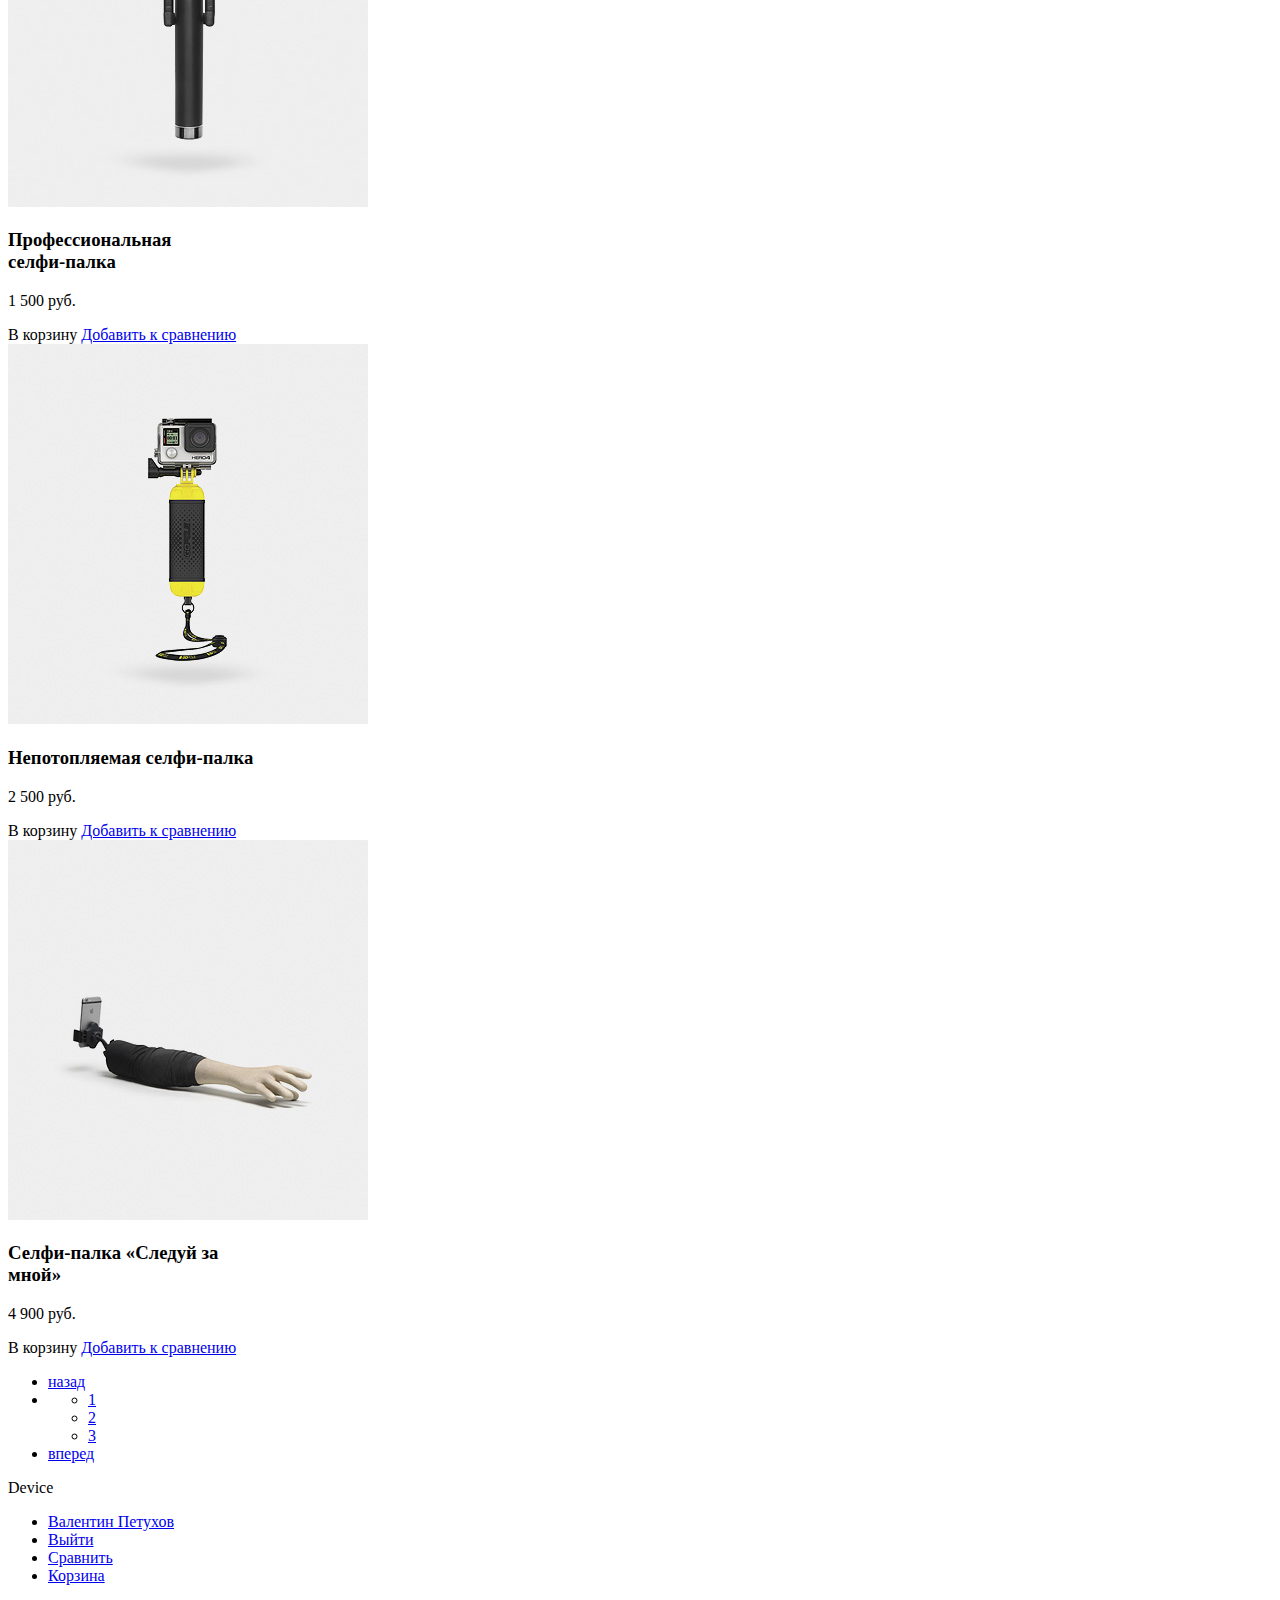
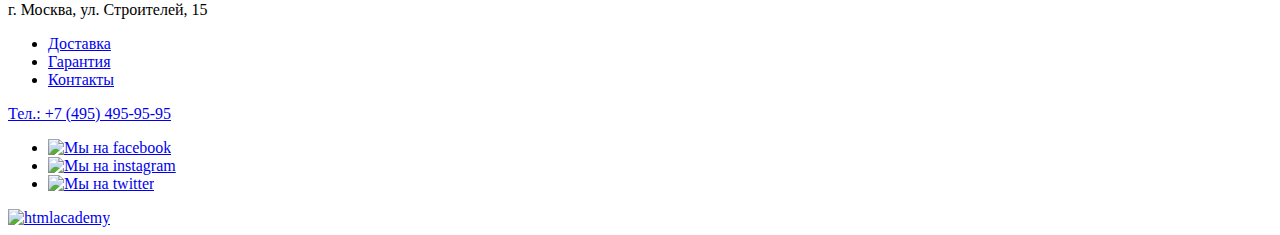
==== commit 1dd86295: "fix validation" ====
--- a/catalog.html
+++ b/catalog.html
@@ -4,49 +4,53 @@
   <meta charset="utf-8">
   <title>HTML Academy: Девайс</title>
   <link rel="stylesheet" href="css/normalize.css">
-  <link rel="stylesheet" href="css/style.css">
+  <link rel="stylesheet" href="css/style.min.css">
 </head>
 
 <body>
-  <div class="wrap">
-    <header class="header">
-      <div class="header__top-logo logo">
-        Device
-      </div>
-      <div class="user-links">
-        <ul class="user-links__list">
-          <li class="user-links__item search">
-            <form action="https://echo.htmlacademy.ru" method="post" class="search__form">
-              <input type="text" class="search__input" aria-label="Найти" placeholder="Поиск по сайту">
-              <button type="button" class="search__submit visually-hidden">Найти</button>
-            </form>
-          </li>
-          <li class="user-links__item user"><a href="#" class="user-links__link">Валентин Петухов</a></li>
-          <li class="user-links__item login login--out"><a href="#" class="user-links__link">Выйти</a></li>
-          <li class="user-links__item compare"><a href="#" class="user-links__link">Сравнить</a></li>
-          <li class="user-links__item bracket"><a href="#" class="user-links__link">Корзина</a></li>
-        </ul>
-      </div>
-      <nav class="main-nav">
-        <ul class="main-nav__list">
-          <li class="main-nav__item">
-            <a href="#" class="main-nav__link" id="сatalog-menu">Каталог товаров</a>
-            <ul class="catalog-list">
-              <li class="catalog-list__item"><a href="#" class="catalog__link">Виртуальная реальность</a></li>
-              <li class="catalog-list__item"><a href="#" class="catalog__link">Фитнес-браслеты</a></li>
-              <li class="catalog-list__item"><a href="#" class="catalog__link">Квадрокоптеры</a></li>
-              <li class="catalog-list__item"><a href="catalog.html" class="catalog__link">Моноподы для селфи</a></li>
-              <li class="catalog-list__item"><a href="#" class="catalog__link">Умные часы</a></li>
-              <li class="catalog-list__item"><a href="#" class="catalog__link">Экшн-камеры</a></li>
-            </ul>
-          </li>
-          <li class="main-nav__item"><a href="#" class="main-nav__link">Доставка</a></li>
-          <li class="main-nav__item"><a href="#" class="main-nav__link">Гарантия</a></li>
-          <li class="main-nav__item"><a href="#" class="main-nav__link">Контакты</a></li>
-        </ul>
-      </nav>
-    </header>
-  </div>
+  <header class="header">
+    <div class="wrap">
+      <div class="header__inner">
+        <div class="header__top-logo logo">
+          <a href="index.html" class="logo__link">Device</a>
+        </div>
+        <div class="user-links">
+          <ul class="user-links__list">
+            <li class="user-links__item search">
+              <form action="https://echo.htmlacademy.ru" method="post" class="search__form">
+                <input type="search" class="search__input" aria-label="Найти" placeholder="Поиск по сайту">
+                <button type="submit" class="search__submit visually-hidden">Найти</button>
+              </form>
+            </li>
+            <li class="user-links__item user"><a href="profile.html" class="user-links__link">Валентин Петухов</a></li>
+            <li class="user-links__item login login--out"><a href="#" class="user-links__link">Выйти</a></li>
+            <li class="user-links__item compare"><a href="#" class="user-links__link">Сравнить</a></li>
+            <li class="user-links__item bracket"><a href="#" class="user-links__link">Корзина</a></li>
+          </ul>
+        </div>
+        <nav class="main-nav">
+          <ul class="main-nav__list">
+            <li class="main-nav__item main-nav__item--sub-menu">
+              <a href="#" class="main-nav__link" id="сatalog-menu">Каталог товаров</a>
+              <div class="catalog-list__wrap">
+                <ul class="catalog-list">
+                  <li class="catalog-list__item"><a href="catalog.html" class="catalog__link">Виртуальная реальность</a></li>
+                  <li class="catalog-list__item"><a href="catalog.html" class="catalog__link">Фитнес-браслеты</a></li>
+                  <li class="catalog-list__item"><a href="catalog.html" class="catalog__link">Квадрокоптеры</a></li>
+                  <li class="catalog-list__item"><a href="catalog.html" class="catalog__link">Моноподы для селфи</a></li>
+                  <li class="catalog-list__item"><a href="catalog.html" class="catalog__link">Умные часы</a></li>
+                  <li class="catalog-list__item"><a href="catalog.html" class="catalog__link">Экшн-камеры</a></li>
+                </ul>
+              </div>
+            </li>
+            <li class="main-nav__item"><a href="#" class="main-nav__link">Доставка</a></li>
+            <li class="main-nav__item"><a href="#" class="main-nav__link">Гарантия</a></li>
+            <li class="main-nav__item"><a href="#" class="main-nav__link">Контакты</a></li>
+          </ul>
+        </nav>
+      </div>
+    </div>
+  </header>
   <main class="main-catalog">
     <div class="main-catalog-header">
        <div class="wrap">
@@ -55,107 +59,124 @@
           <ul class="breadcrumbs__list">
             <li class="breadcrumbs__item"><a href="index.html">Главная</a></li>
             <li class="breadcrumbs__item"><a href="#">Каталог товаров</a></li>
-            <li class="breadcrumbs__item breadcrumbs__item--active"><a href="#">Моноподы для селфи</a></li>
-          </ul>
-        </div>
-      </div>
-    </div>
-    <div class="wrap">
-      <div class="catalog-wrap">
-        <div class="catalog-column">
-          <div class="filter-wrap">
-            <div class="filter">
-              <p class="filter__header">Фильтр:</p>
-              <div class="filter__item">
-                <h3 class="filter__title">Стоимость</h3>
-                <div class="range">
-                  <div class="range__controls">
-                    <div class="range__scale">
-                      <div class="range__bar"></div>
+            <li class="breadcrumbs__item breadcrumbs__item--active"><a href="">Моноподы для селфи</a></li>
+          </ul>
+        </div>
+      </div>
+    </div>
+    <div class="catalog">
+      <div class="wrap">
+        <div class="catalog__inner">
+          <div class="catalog-column">
+            <div class="filter-wrap">
+                <form action="https://echo.htmlacademy.ru" method="post" class="filter">
+                  <p class="filter__header">Фильтр:</p>
+                  <div class="filter__item">
+                    <h3 class="filter__title">Стоимость</h3>
+                    <div class="range">
+                      <div class="range__controls">
+                        <div class="range__scale">
+                          <div class="range__bar"></div>
+                        </div>
+                        <div class="range__toggle range__toggle--min"></div>
+                        <div class="range__toggle range__toggle--max"></div>
+                        <input type="text" name="value-min" placeholder="от 0" class="range__value range__value--min">
+                        <input type="text" name="value-max" placeholder="до 5000" class="range__value range__value--max">
+                      </div>
                     </div>
-                    <div class="range__toggle range__toggle--min"></div>
-                    <div class="range__toggle range__toggle--max"></div>
-                    <input type="text" name="value-min" placeholder="от 0" class="range__value range__value--min">
-                    <input type="text" name="value-max" placeholder="до 5000" class="range__value range__value--max">
-                  </div>
-                </div>
-              </div>
-              <div class="filter__item">
-                <h3 class="filter__title">Цвет</h3>
-                <input class="filter__input filter__input--checkbox" id="color-black" type="checkbox" name="color" checked>
-                <label for="color-black" class="filter__label filter__label--checkbox">Чёрный</label>
-                <input class="filter__input filter__input--checkbox" id="color-white" type="checkbox" name="color">
-                <label for="color-white" class="filter__label filter__label--checkbox">Белый</label>
-                <input class="filter__input filter__input--checkbox" id="color-blue" type="checkbox" name="color" checked>
-                <label for="color-blue" class="filter__label filter__label--checkbox">Синий</label>
-                <input class="filter__input filter__input--checkbox" id="color-red" type="checkbox" name="color" checked>
-                <label for="color-red" class="filter__label filter__label--checkbox">Красный</label>
-                <input class="filter__input filter__input--checkbox" id="color-pink" type="checkbox" name="color">
-                <label for="color-pink" class="filter__label filter__label--checkbox">Розовый</label>
-              </div>
-              <div class="filter__item">
-                <h3 class="filter__title">Bluetooth</h3>
-                <input class="filter__input filter__input--radio" id="bluetooth-yes" type="radio" name="bluetooth">
-                <label for="bluetooth-yes" class="filter__label filter__label--radio">Да</label>
-                <input class="filter__input filter__input--radio" id="bluetooth-no" type="radio" name="bluetooth">
-                <label for="bluetooth-no" class="filter__label filter__label--radio">Нет</label>
-              </div>
-              <button type="submit" class="btn filter-submit" name="filter-submit">Показать</button>
+                  </div>
+                  <div class="filter__item">
+                    <h3 class="filter__title">Цвет</h3>
+                    <input class="filter__input filter__input--checkbox" id="color-black" type="checkbox" name="color" value="black" checked>
+                    <label for="color-black" class="filter__label filter__label--checkbox">Чёрный</label>
+                    <input class="filter__input filter__input--checkbox" id="color-white" type="checkbox" name="color" value="white">
+                    <label for="color-white" class="filter__label filter__label--checkbox">Белый</label>
+                    <input class="filter__input filter__input--checkbox" id="color-blue" type="checkbox" name="color" value="blue" checked>
+                    <label for="color-blue" class="filter__label filter__label--checkbox">Синий</label>
+                    <input class="filter__input filter__input--checkbox" id="color-red" type="checkbox" name="color" value="red" checked>
+                    <label for="color-red" class="filter__label filter__label--checkbox">Красный</label>
+                    <input class="filter__input filter__input--checkbox" id="color-pink" type="checkbox" name="color" value="pink">
+                    <label for="color-pink" class="filter__label filter__label--checkbox">Розовый</label>
+                  </div>
+                  <div class="filter__item">
+                    <h3 class="filter__title">Bluetooth</h3>
+                    <input class="filter__input filter__input--radio" id="bluetooth-yes" type="radio" name="bluetooth" value="on">
+                    <label for="bluetooth-yes" class="filter__label filter__label--radio">Да</label>
+                    <input class="filter__input filter__input--radio" id="bluetooth-no" type="radio" name="bluetooth" value="off">
+                    <label for="bluetooth-no" class="filter__label filter__label--radio">Нет</label>
+                  </div>
+                  <button type="submit" class="btn filter-submit" name="filter-submit">Показать</button>
+                </form>
+              </div>
+          </div>
+          <div class="catalog-column">
+            <div class="sort-wrap">
+              <div class="sort">
+                <p class="sort__header">Сортировка:</p>
+                <ul class="sort__list">
+                  <li class="sort__item"><a href="#">По цене</a></li>
+                  <li class="sort__item sort__item--active"><a href="#">По типу</a></li>
+                  <li class="sort__item"><a href="#">По популярности</a></li>
+                </ul>
+                <ul class="sort__updown">
+                  <li class="sort__updown-link"><a href="#" class="sort__up-link"></a></li>
+                  <li class="sort__updown-link"><a href="#" class="sort__down-link"></a></li>
+                </ul>
+              </div>
             </div>
-          </div>
-        </div>
-        <div class="catalog-column">
-          <div class="sort-wrap">
-            <div class="sort">
-              <p class="sort__header">Сортировка:</p>
-              <ul class="sort__list">
-                <li class="sort__item"><a href="#">По цене</a></li>
-                <li class="sort__item"><a href="#">По типу</a></li>
-                <li class="sort__item"><a href="#">По популярности</a></li>
-              </ul>
-              <ul class="sort__updown">
-                <li class="sort__up"><a href="#" class="sort__up-link"></a></li>
-                <li class="sort__down"><a href="#" class="sort__down-link"></a></li>
+            <div class="goods-wrap">
+              <div class="goods">
+                <article class="goods__item good-card">
+                  <div class="good-card__pic"><img src="img/item-1-jpg.jpg" width="360" height="380" alt="Фото любительской селфи-палки" class="good__pic"></div>
+                  <h3 class="good-card__title">Любительская селфи-палка</h3>
+                  <p class="good-card__price">500 руб.</p>
+                  <div class="good-card__more">
+                    <a class="btn good-card__btn">В корзину</a>
+                    <a href="#" class="good-card__add-compare">Добавить к сравнению</a>
+                  </div>
+                </article>
+                <article class="goods__item good-card">
+                  <div class="good-card__pic"><img src="img/item-2-jpg.jpg" width="360" height="380" alt="Фото профессиональной селфи-палки"></div>
+                  <h3 class="good-card__title">Профессиональная<br> селфи-палка</h3>
+                  <p class="good-card__price">1 500 руб.</p>
+                  <div class="good-card__more">
+                    <a class="btn good-card__btn">В корзину</a>
+                    <a href="#" class="good-card__add-compare">Добавить к сравнению</a>
+                  </div>
+                </article>
+                <article class="goods__item good-card">
+                  <div class="good-card__pic"><img src="img/item-3-jpg.jpg" width="360" height="380" alt="Фото непотопляемой селфи-палки"></div>
+                  <h3 class="good-card__title">Непотопляемая селфи-палка</h3>
+                  <p class="good-card__price">2 500 руб.</p>
+                  <div class="good-card__more">
+                    <a class="btn good-card__btn">В корзину</a>
+                    <a href="#" class="good-card__add-compare">Добавить к сравнению</a>
+                  </div>
+                </article>
+                <article class="goods__item good-card good-card__label-new">
+                  <div class="good-card__pic"><img src="img/item-4-jpg.jpg" width="360" height="380" alt="Фото селфи-палки Следуй за мной"></div>
+                  <h3 class="good-card__title">Селфи-палка «Следуй за<br> мной»</h3>
+                  <p class="good-card__price">4 900 руб.</p>
+                  <div class="good-card__more">
+                    <a class="btn good-card__btn">В корзину</a>
+                    <a href="#" class="good-card__add-compare">Добавить к сравнению</a>
+                  </div>
+                </article>
+              </div>
+            </div>
+            <div class="pagination">
+              <ul class="pagination__list">
+                <li class="pagination__item pagination__item--prevnext"><a href="#">назад</a></li>
+                <li class="pagination__item">
+                  <ul class="pagination__numeric-list">
+                    <li class="pagination__numeric-item"><a href="#">1</a></li>
+                    <li class="pagination__numeric-item pagination__numeric-item--active"><a href="#">2</a></li>
+                    <li class="pagination__numeric-item"><a href="#">3</a></li>
+                  </ul>
+                </li>
+                <li class="pagination__item pagination__item--prevnext"><a href="#">вперед</a></li>
               </ul>
             </div>
-          </div>
-          <div class="goods-wrap">
-            <div class="goods">
-              <article class="goods__item good-card">
-                <div class="good-card__pic"><img src="img/item-1-jpg.jpg" alt="Фото любительской селфи-палки" class="good__pic"></div>
-                <h3 class="good-card__title">Любительская селфи-палка</h3>
-                <p class="good-card__price">500 руб.</p>
-              </article>
-              <article class="goods__item good-card">
-                <div class="good-card__pic"><img src="img/item-2-jpg.jpg" alt="Фото профессиональной селфи-палки"></div>
-                <h3 class="good-card__title">Профессиональная<br> селфи-палка</h3>
-                <p class="good-card__price">1 500 руб.</p>
-              </article>
-              <article class="goods__item good-card">
-                <div class="good-card__pic"><img src="img/item-3-jpg.jpg" alt="Фото непотопляемой селфи-палки"></div>
-                <h3 class="good-card__title">Непотопляемая селфи-палка</h3>
-                <p class="good-card__price">2 500 руб.</p>
-              </article>
-              <article class="goods__item good-card">
-                <div class="good-card__pic"><img src="img/item-4-jpg.jpg" alt="Фото селфи-палки Следуй за мной"></div>
-                <h3 class="good-card__title">Селфи-палка «Следуй за<br> мной»</h3>
-                <p class="good-card__price">4 900 руб.</p>
-                <span class="good-card__label good-card__label--new"></span>
-              </article>
-            </div>
-          </div>
-          <div class="pagination">
-            <ul class="pagination__list">
-              <li class="pagination__item"><a href="#">назад</a></li>
-              <li class="pagination__item">
-                <ul class="pagination__numeric-list">
-                  <li class="pagination__numeric-item"><a href="#">1</a></li>
-                  <li class="pagination__numeric-item"><a href="#">2</a></li>
-                  <li class="pagination__numeric-item"><a href="#">3</a></li>
-                </ul>
-              </li>
-              <li class="pagination__item"><a href="#">вперед</a></li>
-            </ul>
           </div>
         </div>
       </div>
@@ -170,10 +191,10 @@
           </div>
           <div class="footer__user-links">
             <ul class="user-links__list user-links__list--bottom">
-              <li class="user-links__item"><a href="#" class="user-links__link">Валентин Петухов</a></li>
-              <li class="user-links__item"><a href="#" class="user-links__link">Войти</a></li>
-              <li class="user-links__item"><a href="#" class="user-links__link">Сравнить</a></li>
-              <li class="user-links__item"><a href="#" class="user-links__link">Корзина</a></li>
+              <li class="user-links__item user login"><a href="#" class="user-links__link">Валентин Петухов</a></li>
+              <li class="user-links__item login login--out"><a href="#" class="user-links__link">Выйти</a></li>
+              <li class="user-links__item compare"><a href="#" class="user-links__link">Сравнить</a></li>
+              <li class="user-links__item bracket"><a href="#" class="user-links__link">Корзина</a></li>
             </ul>
           </div>
         </div>
@@ -184,15 +205,15 @@
             <li class="footer__item"><a href="#" class="footer__link">Гарантия</a></li>
             <li class="footer__item"><a href="#" class="footer__link">Контакты</a></li>
           </ul>
-          <p class="footer__phone">Тел.: +7 (495) 495-95-95</p>
+          <a href="tel:+74954959595" class="footer__phone">Тел.: +7 (495) 495-95-95</a>
         </div>
         <div class="footer__column">
           <span class="footer__line"></span>
           <div class="socials">
             <ul class="socials__list">
-              <li class="socials__item social"><a href="facebook.com" target="_blank"><img src="img/fb.svg" alt="facebook"></a></li>
-              <li class="socials__item social"><a href="instagram.com" target="_blank"><img src="img/instagram.svg" alt="instagram"></a></li>
-              <li class="socials__item social"><a href="twitter.com" target="_blank"><img src="img/twitter.svg" alt="twitter"></a></li>
+              <li class="socials__item social"><a href="facebook.com" target="_blank"><img src="img/fb.svg" width="32" height="32" alt="Мы на facebook"></a></li>
+              <li class="socials__item social"><a href="instagram.com" target="_blank"><img src="img/instagram.svg" width="32" height="32" alt="Мы на instagram"></a></li>
+              <li class="socials__item social"><a href="twitter.com" target="_blank"><img src="img/twitter.svg" width="32" height="32" alt="Мы на twitter"></a></li>
             </ul>
           </div>
           <a href="htmlacademy.ru" class="htmlacademylogo" target="_blank"><img src="img/logo-html.svg" alt="htmlacademy"></a>
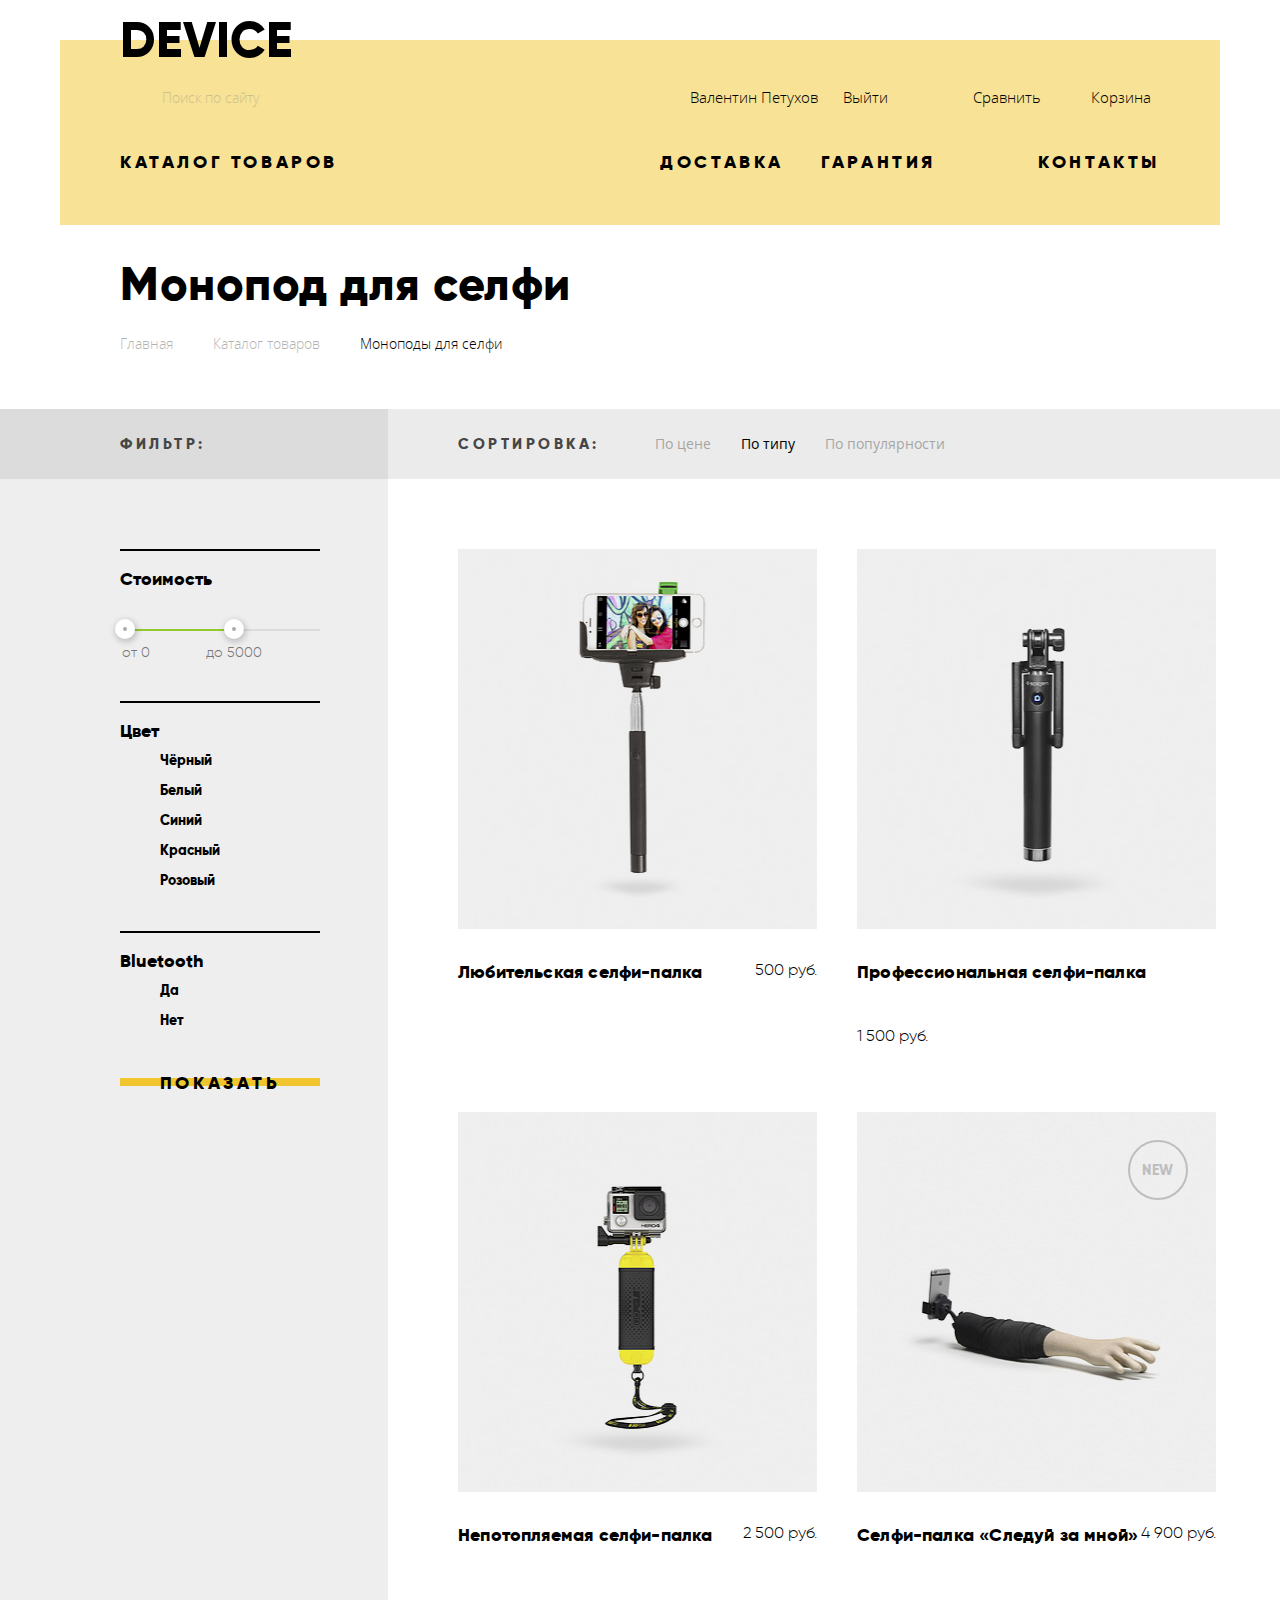
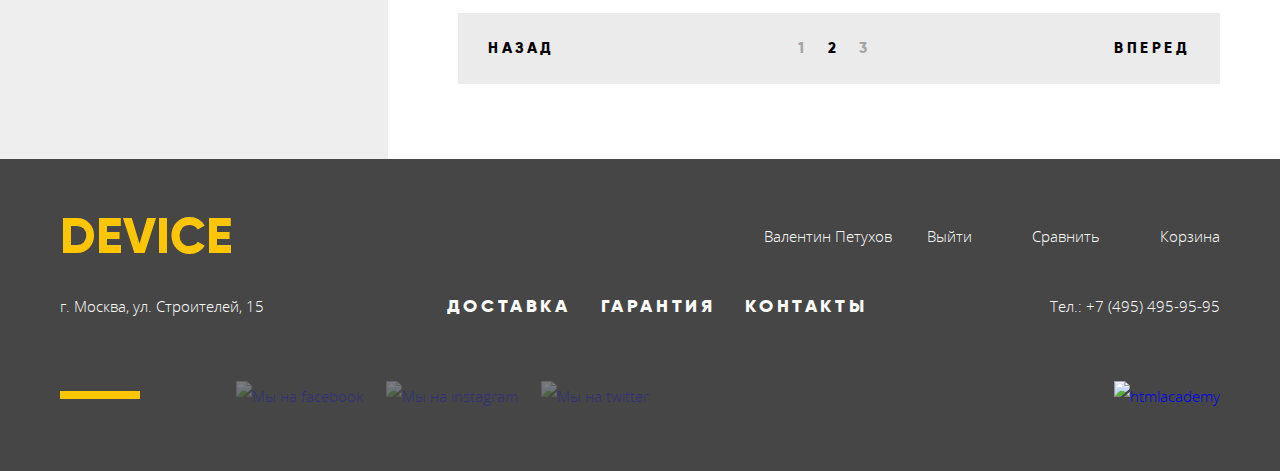
==== commit 1bc296a9: "sync" ====
--- a/catalog.html
+++ b/catalog.html
@@ -4,7 +4,7 @@
   <meta charset="utf-8">
   <title>HTML Academy: Девайс</title>
   <link rel="stylesheet" href="css/normalize.css">
-  <link rel="stylesheet" href="css/style.min.css">
+  <link rel="stylesheet" href="css/style.css">
 </head>
 
 <body>
@@ -137,7 +137,7 @@
                 </article>
                 <article class="goods__item good-card">
                   <div class="good-card__pic"><img src="img/item-2-jpg.jpg" width="360" height="380" alt="Фото профессиональной селфи-палки"></div>
-                  <h3 class="good-card__title">Профессиональная<br> селфи-палка</h3>
+                  <h3 class="good-card__title">Профессиональная селфи-палка</h3>
                   <p class="good-card__price">1 500 руб.</p>
                   <div class="good-card__more">
                     <a class="btn good-card__btn">В корзину</a>
@@ -155,7 +155,7 @@
                 </article>
                 <article class="goods__item good-card good-card__label-new">
                   <div class="good-card__pic"><img src="img/item-4-jpg.jpg" width="360" height="380" alt="Фото селфи-палки Следуй за мной"></div>
-                  <h3 class="good-card__title">Селфи-палка «Следуй за<br> мной»</h3>
+                  <h3 class="good-card__title">Селфи-палка «Следуй за мной»</h3>
                   <p class="good-card__price">4 900 руб.</p>
                   <div class="good-card__more">
                     <a class="btn good-card__btn">В корзину</a>
@@ -216,7 +216,7 @@
               <li class="socials__item social"><a href="twitter.com" target="_blank"><img src="img/twitter.svg" width="32" height="32" alt="Мы на twitter"></a></li>
             </ul>
           </div>
-          <a href="htmlacademy.ru" class="htmlacademylogo" target="_blank"><img src="img/logo-html.svg" alt="htmlacademy"></a>
+          <a href="htmlacademy.ru" class="htmlacademylogo" target="_blank"><img src="img/logo-html.svg" width="27" height="35" alt="htmlacademy"></a>
         </div>
       </div>
     </div>
--- a/css/style.css
+++ b/css/style.css
@@ -0,0 +1,1799 @@
+@font-face {
+  font-family: 'Gilroy Bold';
+  src: url('../fonts/gilroyextrabold.woff2') format('woff2'),
+    url('../fonts/gilroyextrabold.woff') format('woff');
+  font-weight: 700;
+  font-style: normal;
+}
+
+@font-face {
+  font-family: 'Gilroy Light';
+  src: url('../fonts/gilroylight.woff2') format('woff2'),
+    url('../fonts/gilroylight.woff') format('woff');
+  font-weight: 300;
+  font-style: normal;
+}
+
+@font-face {
+  font-family: 'Open Sans Light';
+  src: url('../fonts/opensanslight.woff2') format('woff2'),
+    url('../fonts/opensanslight.woff') format('woff');
+  font-weight: 300;
+  font-style: normal;
+}
+
+@font-face {
+  font-family: 'Open Sans';
+  src: url('../fonts/opensans.woff2') format('woff2'),
+    url('../fonts/opensans.woff') format('woff');
+  font-weight: normal;
+  font-style: normal;
+}
+
+html {
+  box-sizing: border-box;
+}
+
+*,
+*::before,
+*::after {
+  box-sizing: inherit;
+}
+
+body {
+  min-width: 1200px;
+  padding: 0;
+  margin: 0;
+  font-family: "Open Sans Light", Arial, sans-serif;
+  font-size: 15px;
+  line-height: 30px;
+  font-weight: 300;
+  color: #464646;
+}
+
+img {
+  max-width: 100%;
+}
+
+a {
+  text-decoration: none;
+}
+
+.wrap {
+  width: 1200px;
+  margin: 0 auto;
+  padding: 0 20px;
+}
+
+.visually-hidden {
+  position: absolute;
+  clip: rect(0 0 0 0);
+  width: 1px;
+  height: 1px;
+  margin: -1px;
+}
+
+.header__inner {
+  background-color: #f7e296;
+  margin-top: 40px;
+  padding-top: 42px;
+  position: relative;
+  padding-left: 60px;
+  padding-right: 60px;
+  min-height: 185px;
+}
+
+.header__inner--index {
+  padding-bottom: 165px;
+}
+
+.logo {
+  font-family: "Gilroy Bold", Arial, sans-serif;
+  font-size: 50px;
+  font-weight: 800;
+  text-transform: uppercase;
+}
+
+.logo__link {
+  color: #000000;
+}
+
+.header__top-logo {
+  position: absolute;
+  top: -15px;
+  left: 60px;
+}
+
+.logo--color-danger {
+  color: #ffc600;
+}
+
+.logo:hover,
+.user-links__item:hover,
+.user-links__search:hover,
+.main-nav__link:hover,
+.catalog-list__item:hover,
+.footer__item:hover,
+.logo:focus,
+.user-links__item:focus,
+.user-links__search:focus,
+.main-nav__link:focus,
+.catalog-list__item:focus,
+.footer__item:focus{
+  opacity: 0.6;
+}
+
+.logo:active,
+.user-links__item:active,
+.main-nav__link:active,
+.catalog-list__item:active,
+.footer__item:active {
+  opacity: 0.3;
+}
+
+
+
+.search::before {
+  content: ' ';
+  position: absolute;
+  top: 8px;
+  left: 0;
+  width: 16px;
+  height: 16px;
+  background-image: url(../img/search.svg);
+}
+
+.search__input {
+  background-color: transparent;
+  border: 0;
+  opacity: 0.3;
+}
+
+.search__input:hover,
+.search__input:focus {
+  opacity: 0.6;
+}
+
+.search__input:active,
+.search__input:focus {
+  opacity: 1;
+  outline: 0;
+  padding-bottom: 10px;
+  border-bottom: 2px solid #000;
+}
+
+.search__submit {
+  display: none;
+}
+
+.search__input:active + .search__submit,
+.search__input:focus + .search__submit {
+  display: inline-block;
+  background-color: transparent;
+  border: 2px solid #000000;
+  padding: 10px;
+  position: relative;
+  margin-left: -5px;
+}
+
+.user:before {
+  content: ' ';
+  position: absolute;
+  top: 9px;
+  left: 5px;
+  width: 13px;
+  height: 12px;
+  background-image: url("../img/user.svg");
+}
+
+.login:before {
+  content: ' ';
+  position: absolute;
+  top: 9px;
+  left: 5px;
+  width: 13px;
+  height: 12px;
+  background-image: url(../img/user.svg);
+}
+
+.login.login--out {
+  padding-left: 0;
+  margin-right: 60px;
+}
+
+.login--out:before {
+  display: none;
+}
+
+.footer__user-links .login {
+  margin-right: 0;
+}
+
+.footer__user-links .login:before {
+  background-image: url("../img/user-color.png");
+}
+
+.footer__user-links .compare:before {
+  background-image: url("../img/compare-color.png");
+}
+
+.footer__user-links .bracket:before {
+  background-image: url("../img/cart-color.png");
+}
+
+
+.footer__user-links .user-links__item {
+  margin-right: 35px;
+} 
+
+.compare:before {
+  content: ' ';
+  position: absolute;
+  top: 10px;
+  left: 5px;
+  width: 10px;
+  height: 10px;
+  background-image: url(../img/compare.svg);
+}
+
+.bracket:before {
+  content: ' ';
+  position: absolute;
+  top: 10px;
+  left: 5px;
+  width: 12px;
+  height: 12px;
+  background-image: url(../img/cart.svg);
+}
+
+.user-links {
+  padding-bottom: 35px;
+}
+
+.user-links__list {
+  padding: 0;
+  margin: 0;
+  list-style: none;
+  display: flex;
+}
+
+.user-links__item {
+  margin-right: 25px;
+  padding-left: 25px;
+  position: relative;
+}
+
+
+.login {
+  margin-right: 220px;
+}
+
+.search {
+  width: 500px;
+  margin-right: 40px;
+}
+
+.user-links__item.search {
+  padding-left: 40px;
+}
+
+.user-links__item.user {
+  padding-left: 30px;
+}
+
+.user-links__item:last-child {
+  margin-right: 0;
+}
+
+.user-links__list--bottom {
+  justify-content: flex-end;
+}
+
+.user-links__link {
+  color: #000000;
+}
+
+.main-nav__list {
+  padding: 0;
+  margin: 0;
+  list-style: none;
+  display: flex;
+  justify-content: space-between;
+}
+
+.main-nav__item {
+  margin-right: 35px;
+}
+
+.main-nav__item:first-child {
+  margin-right: 320px;
+}
+
+.main-nav__item:nth-child(3) {
+  margin-right: 100px;
+}
+
+.main-nav__item:last-child {
+  margin-right: 0px;
+}
+
+.main-nav__link {
+  font-family: "Gilroy Bold", Arial, sans-serif;
+  font-size: 18px;
+  line-height: 24px;
+  font-weight: 800;
+  letter-spacing: 3.6px;
+  text-transform: uppercase;
+  color: #000000;
+}
+
+
+.main-nav__item:first-child {
+  position: relative;
+}
+
+.main-nav__item:first-child::after {
+  content: ' ';
+  display: block;
+  width: 16px;
+  height: 16px;
+  background-image: url(../img/plus.svg);
+  position: absolute;
+  top: 7px;
+  left: 230px;
+  opacity: 0.3;
+}
+
+.catalog-list__wrap {
+  position: absolute;
+  background-color: #f7e296;
+  z-index: 2;
+  height: 165px;
+  width: 1160px;
+  left: -60px;
+  padding-left: 60px;
+  display: none;
+}
+
+.catalog-list {
+  line-height: 30px;
+  color: #464646;
+  list-style: none;
+  text-transform: none;
+  display: flex;
+  position: absolute;
+  margin: 0;
+  padding: 0;
+  padding-top: 30px;
+  padding-bottom: 36px;
+  flex-wrap: wrap;
+  width: 600px;
+  flex-grow: 1;
+}
+
+.main-nav__item--sub-menu:hover > .catalog-list__wrap,
+.catalog-list__wrap:hover,
+.main-nav__item--sub-menu:focus > .catalog-list__wrap,
+.catalog-list__wrap:focus{
+  display: block;
+}
+
+.catalog-list__item {
+  margin-right: 60px;
+}
+
+.catalog-list__item:nth-child(4) {
+  margin-right: 86px;
+}
+
+.catalog-list__item:last-child {
+  flex-basis: 100%;
+}
+
+.catalog__link {
+  color: #000000;
+}
+
+.main-index {
+  margin: 0 0 90px;
+  display: flex;
+  flex-wrap: wrap;
+  justify-content: space-between;
+}
+
+.slider {
+  width: 100%;
+}
+
+.slider__inner {
+  margin: 0 60px;
+  margin-top: -115px;
+  position: relative;
+  flex-basis: 100%;
+}
+
+.slider__item {
+  margin: 0;
+  margin-left: 30px;
+  position: relative;
+  margin-top: -110px;
+  display: none;
+}
+
+.slider__item--active {
+  display: flex;
+}
+
+.slider__control {
+  padding: 0;
+  position: absolute;
+  bottom: 130px;
+  right: 20px;
+  display: flex;
+  flex-direction: row;
+  justify-content: flex-end;
+  list-style: none;
+}
+
+.slider__nav-btn {
+  width: 12px;
+  height: 12px;
+  margin-right: 20px;
+  border: 2px solid #000000;
+  border-radius: 6px;
+  position: relative;
+}
+
+.slider__nav-btn:hover {
+  cursor: pointer;
+}
+
+.slider__nav-btn--active:after {
+  content: ' ';
+  position: absolute;
+  width: 4px;
+  height: 4px;
+  border: 1px solid #000000;
+  border-radius: 1px;
+  left: 2px;
+  top: 2px;
+}
+
+.promo-good__img {
+  height: 486px;
+  margin-right: 125px;
+}
+
+.promo-good__img--wide {
+  height: 334px;
+  margin-top: 60px;
+
+}
+
+.promo-good__title {
+  font-family: "Gilroy Bold", Arial, sans-serif;
+  font-size: 47px;
+  font-weight: 800;
+  line-height: 1.18;
+  letter-spacing: 0.48px;
+  color: #000000;
+  margin: 82px 0 25px;
+  position: relative;
+  z-index: 1;
+  margin: 82px 0 20px;
+}
+
+.promo-good__title:before {
+  content: ' ';
+  width: 100px;
+  height: 7px;
+  position: absolute;
+  background: #ffffff;
+  top: -45px;
+}
+
+.promo-good__title:after {
+  font-family: "Gilroy Bold", Arial, sans-serif;
+  font-size: 180px;
+  letter-spacing: 1.81px;
+  content: '01';
+  width: 100px;
+  height: 7px;
+  position: absolute;
+  color: #ffffff;
+  top: -110px;
+  right: 65px;
+  z-index: -1;
+}
+
+.promo-good__title--n2:after {
+  content: '02';
+}
+
+.promo-good__title--n3:after {
+  content: '03';
+}
+
+.promo-good__desc {
+  font-family: "Open Sans Light", Arial, sans-serif;
+  font-size: 15px;
+  margin: 0 0 65px;
+  line-height: 2;
+  letter-spacing: 0.15px;
+  margin-bottom: 50px;
+  width: 485px;
+}
+
+.promo-good__features {
+  margin-top: 70px;
+  display: flex;
+}
+
+.promo-good__feature-item {
+  margin-right: 80px;
+}
+
+.promo-good__feature-item:last-child {
+  margin-right: 0;
+}
+
+.promo-good__feature-value {
+  margin: 0;
+  margin-bottom: 10px;
+  font-family: "Gilroy Light", Arial, sans-serif;
+  font-size: 36px;
+}
+
+.promo-good__feature-property {
+  margin: 0;
+  font-family: "Open Sans Light", Arial, sans-serif;
+  font-size: 13px;
+}
+
+.popular-categories {
+  flex-basis: 100%;
+  margin-top: 65px;
+  margin-bottom: 260px;
+}
+
+.popular-categories__list {
+  padding: 0;
+  margin: 0;
+  list-style: none;
+  display: flex;
+  justify-content: space-between;
+  align-items: center;
+}
+
+.popular-categories__link {
+  text-decoration: none;
+  width: 160px;
+  height: 160px;
+  position: relative;
+  background-color: #f7e296;
+  display: flex;
+  align-items: center;
+  justify-content: center;
+}
+
+.popular-categories__link:hover,
+.popular-categories__link:focus {
+  background-color: #f0c52e;
+}
+
+.popular-categories__img:active  {
+  opacity: 0.3;  
+}
+
+.popular-categories__link--align-bottom {
+  align-items: flex-end;
+}
+
+.popular-categories__link-txt {
+  font-family: "Gilroy Bold", Arial, sans-serif;
+  font-size: 18px;
+  //display: block;
+  color: #000000;
+  //position: absolute;
+  //left: 0;
+  //top: 190px;
+}
+
+
+.services {
+  background-color: #e5e5e5;
+  width: 100%;
+}
+
+.services__inner {
+  display: flex;
+  position: relative;
+  margin-left: 20px;
+  margin-top: -15px;
+  font-family: "Gilroy Bold", Arial, sans-serif;
+  font-weight: 800;
+  font-size: 18px;
+  color: #000000;
+}
+
+.services__tabs-list {
+  padding: 0;
+  margin: 0;
+  list-style: none;
+}
+
+.services__tabs {
+  margin-right: 115px;
+  position: relative;
+  padding-top: 3px;
+}
+
+.services__tabs:after {
+  content: ' ';
+  display: block;
+  width: 7px;
+  height: 319px;
+  background-color: #000000;
+  position: absolute;
+  top: -85px;
+  right: -136px;
+}
+
+.services__tabs-item input {
+  display: none;
+}
+
+.services__tabs-item {
+  margin-bottom: 45px;
+  text-transform: uppercase;
+  z-index: 1;
+  position: relative;
+  text-align: center;
+  line-height: 1.27;
+  letter-spacing: 3.7px;
+}
+
+.services__tabs-item label:after {
+  content: ' ';
+  display: block;
+  position: absolute;
+  width: 158px;
+  height: 8px;
+  background-color: #f0c52e;
+  top: 8px;
+  left: -20px;
+  z-index: -1;
+}
+
+.services__content-item {
+  display: none;
+  position: relative;
+  padding-bottom: 66px;
+}
+
+.services__content-item--active {
+  display: block;
+}
+
+.services__tabs-item label {
+  display: inline-block;
+}
+
+.services__tabs-item input + label:hover:after,
+.services__tabs-item input + label:focus:after{
+  height: 40px;
+  top: -10px;
+}
+
+.services__tabs-item input:checked + label {
+  color: #f7e184;
+}
+
+.services__tabs-item input:checked + label:after {
+  width: 278px;
+  height: 40px;
+  background-color: #000000;
+  position: absolute;
+  top: -8px;
+}
+
+#tab1:checked ~ #content1,
+#tab2:checked ~ #content2,
+#tab3:checked ~ #content3 {
+  display: block;
+}
+
+.services__tabs-item:last-child {
+  margin-bottom: 0;
+}
+
+.services__tabs-item label {
+  cursor: pointer;
+}
+
+.services__content {
+  margin-left: 140px;
+  margin-top: -12px;
+}
+
+.services__content-item:after {
+  content: ' ';
+  display: block;
+  position: absolute;
+  left: 555px;
+  top: 0;
+}
+
+.services__content-item--delivery:after {
+  width: 136px;
+  height: 164px;
+  background-image: url("../img/delivery.svg");
+}
+
+.services__content-item--warranty:after {
+  width: 171px;
+  height: 194px;
+  background-image: url("../img/warranty.svg");
+}
+
+.services__content-item--credit:after {
+  width: 156px;
+  height: 186px;
+  background-image: url("../img/credit.svg");
+}
+
+.services__item-title {
+  margin: 0;
+  font-size: 47px;
+  line-height: 1;
+  letter-spacing: 0.48px;
+  margin-bottom: 43px;
+}
+
+.services__item-desc {
+  margin: 0;
+  font-family: "Open Sans Light", Arial, sans-serif;
+  font-size: 15px;
+  font-weight: 300;
+  width: 425px;
+}
+
+.brands {
+  width: 100%;
+}
+
+.brands__list {
+  list-style: none;
+  display: flex;
+  justify-content: space-around;
+  padding: 95px 0;
+  margin: 0;
+}
+
+.brands__link {
+  display: block;
+  width: 260px;
+  height: 100px;
+}
+
+.brands__link--dji {
+  background-image: url("../img/dji-logo-grey.png");
+}
+
+.brands__link--spg {
+  background-image: url("../img/spg-logo-grey.png");
+}
+
+.brands__link--gopro {
+  background-image: url("../img/gopro-logo-grey.png");
+}
+
+.brands__link--vive {
+  background-image: url("../img/vive-logo-grey.png");
+}
+
+.brands__link--dji:hover,
+.brands__link--dji:focus {
+  background-image: url("../img/dji-logo-color.png");
+}
+
+.brands__link--spg:hover,
+.brands__link--spg:focus {
+  background-image: url("../img/spg-logo-color.png");
+}
+
+.brands__link--gopro:hover,
+.brands__link--gopro:focus {
+  background-image: url("../img/gopro-logo-color.png");
+}
+
+.brands__link--vive:hover,
+.brands__link--vive:focus {
+  background-image: url("../img/vive-logo-color.png");
+}
+
+.wrap--flex {
+  display: flex;
+}
+
+.about-us {
+  width: 475px;
+  margin-right: 122px;
+}
+
+.about-us__title {
+  font-family: "Gilroy Bold", Arial, sans-serif;
+  font-size: 47px;
+  font-weight: 800;
+  line-height: 1;
+  letter-spacing: 0.5px;
+  color: #000000;
+  margin: 0;
+  padding: 45px 0;
+}
+
+.about-us__title:before {
+  content: ' ';
+  width: 80px;
+  height: 7px;
+  background-color: #000000;
+  position: relative;
+  display: block;
+  top: -45px;
+}
+
+.about-us__desc {
+  margin-top: 0;
+  margin-bottom: 70px;
+}
+
+.delivery__list {
+  padding: 0;
+  list-style: none;
+  margin-top: 0;
+  margin-bottom: 68px;
+  margin-left: 35px;
+}
+
+.delivery__item {
+  font-family: "Gilroy Bold", Arial, sans-serif;
+  font-size: 16px;
+  font-weight: 800;
+  position: relative;
+  margin-bottom: 10px;
+}
+
+.delivery__item::before {
+  content: ' ';
+  display: block;
+  width: 10px;
+  height: 10px;
+  border: 1px solid #000000;
+  border-radius: 5px;
+  opacity: 0.3;
+  position: absolute;
+  top: 10px;
+  left: -35px;
+}
+
+.delivery__link {
+  color: #464646;
+}
+
+.contacts {
+  width: 560px;
+}
+
+.contacts__title {
+  font-family: "Gilroy Bold", Arial, sans-serif;
+  font-size: 47px;
+  font-weight: 800;
+  line-height: 1;
+  letter-spacing: 0.5px;
+  color: #000000;
+  margin: 45px 0;
+}
+
+.contacts__title:before {
+  content: ' ';
+  width: 80px;
+  height: 7px;
+  background-color: #000000;
+  position: relative;
+  display: block;
+  top: -45px;
+}
+
+.contacts__desc {
+  margin-top: 0;
+  margin-bottom: 40px;
+}
+
+.map {
+  margin-bottom: 66px;
+}
+
+.map-iframe {
+  width: 960px;
+  height: 600px;
+  border: 0;
+}
+
+.map-modal {
+  position: absolute;
+  top: 1850px;
+  margin: auto;
+  left: 0;
+  right: 0;
+  width: 960px;
+  box-shadow: 0 0 10px rgba(0,0,0,0.5);
+  display: none;
+}
+
+.map-modal--show {
+  display: block;
+  animation: bounce 0.6s;
+}
+
+.feedback-modal {
+  display: none;
+  background-color: #ffffff;
+  position: absolute;
+  margin: auto;
+  top: 1060px;
+  left: 0;
+  right: 0;
+  width: 960px;
+  box-shadow: 0 0 10px rgba(0,0,0,0.5);
+  z-index: 10;
+}
+
+.feedback-modal__form {
+  position: relative;
+  padding: 100px 100px 85px;
+  display: flex;
+  flex-wrap: wrap;
+  justify-content: space-between;
+}
+
+.btn-modal--close {
+  width: 55px;
+  height: 55px;
+  position: absolute;
+  top: 20px;
+  right: 20px;
+  border: none;
+  background: url("../img/modal-close.svg") no-repeat;
+  opacity: 0.5;
+  cursor: pointer;
+}
+
+.btn-modal--close:hover,
+.btn-modal--close:focus {
+  opacity: 1;
+}
+
+.btn-modal--close:active {
+  opacity: 0.3;
+}
+
+.feedback-modal__item:nth-child(4) {
+  flex-basis: 100%;
+}
+
+.feedback-modal__item input,
+.feedback-modal__item textarea {
+  display: block;
+  border: none;
+  background-color: #f2f2f2; 
+}
+
+.feedback-modal__item input:hover,
+.feedback-modal__item textarea:hover {
+  background-color: #eaeaea;
+}
+
+.feedback-modal__item input:focus,
+.feedback-modal__item textarea:focus {
+  background-color: transparent;
+  outline: 2px solid #f7e296;
+}
+
+.feedback-modal__item input:invalid,
+.feedback-modal__item textarea:invalid {
+  background-color: #edb5b5;
+  opacity: 0.5;
+  outline: 0;
+}
+
+
+.feedback-modal__item input {
+  padding: 15px 190px 15px 14px;
+}
+
+.feedback-modal__item textarea {
+  width: 760px;
+  height: 155px;
+  padding-top: 15px;
+  padding-left: 15px;
+}
+
+.feedback-modal__item {
+  margin-bottom: 40px;
+}
+
+.feedback-modal__item:nth-child(2) {
+  margin-right: 10px;
+}
+
+.feedback-modal__show {
+  display: block;
+  animation: bounce .6s;
+}
+
+.btn {
+  display: block;
+  width: 260px;
+  font-family: "Gilroy Bold", Arial, sans-serif;
+  font-size: 18px;
+  line-height: 1.27;
+  letter-spacing: 3.7px;
+  text-align: center;
+  color: #000000;
+  text-transform: uppercase;
+  border: 0;
+  position: relative;
+  background-color: transparent;
+  text-align: center;
+  cursor: pointer;
+}
+
+.btn:before {
+  content: ' ';
+  width: 260px;
+  height: 8px;
+  position: absolute;
+  background-color: #f0c52e;
+  left: 0;
+  top: 7px;
+  z-index: -1;
+}
+
+.btn:hover:before,
+.btn:focus:before {
+  height: 40px;
+  top: -10px;
+}
+
+.btn:active {
+  color: rgba(0, 0, 0, 0.3);
+}
+
+.btn-modal {
+  width: 200px;
+}
+
+.btn-modal:before {
+  width: 200px;
+  top: 8px;
+}
+
+.promo-good__link {
+  margin-bottom: 60px;
+}
+
+.footer {
+  background-color: #464646;
+  color: #ffffff;
+  padding-top: 62px;
+}
+
+.footer__column {
+  display: flex;
+  justify-content: space-between;
+  position: relative;
+}
+
+.footer__column:first-child {
+  margin-bottom: 40px;
+}
+
+.footer__column:last-child {
+  margin-top: 60px;
+  padding-bottom: 60px;
+  justify-content: flex-end;
+}
+
+.footer .user-links__link {
+  color: #ffffff;
+}
+
+.footer__list {
+  list-style: none;
+  display: flex;
+  justify-content: space-around;
+  margin: 0;
+  padding: 0;
+}
+
+.footer__item {
+  font-family: "Gilroy Bold", Arial, sans-serif;
+  font-size: 18px;
+  font-weight: 800;
+  letter-spacing: 3.6px;
+  text-transform: uppercase;
+  margin-right: 30px;
+}
+
+.footer__item:last-child {
+  margin-right: 0px;
+}
+
+.footer__address {
+  margin: 0;
+}
+
+.footer__phone {
+  color: #ffffff;
+}
+
+.footer__link {
+  color: #ffffff;
+}
+
+.socials {
+  margin-right: 465px;
+}
+
+.socials:before {
+  content: " ";
+  position: absolute;
+  display: block;
+  width: 80px;
+  border-top: 8px solid #ffc600;
+  left: 0;
+  top: 10px;
+}
+
+.socials__item {
+  opacity: 0.3;
+}
+
+.socials__item:hover,
+.socials__item:focus {
+  opacity: 0.6;
+}
+
+.footer .user-links__item:active,
+.socials__item:active {
+  opacity: 0.1;
+}
+
+
+.htmlacademylogo:hover,
+.htmlacademylogo:focus{
+  opacity: 0.6;
+}
+
+.htmlacademylogo:active {
+  opacity: 0.3;
+}
+
+.socials__list {
+  margin: 0;
+  padding: 0;
+  list-style: none;
+  display: flex;
+  justify-content: center;
+}
+
+.socials__item {
+  margin-right: 23px;
+}
+
+.socials__item:last-child {
+  margin: 0;
+}
+
+form label {
+  font-family: "Gilroy Bold", Arial, sans-serif;
+  font-size: 18px;
+  font-weight: 800;
+  color: #000000;
+}
+
+form input {
+  font-family: "Open Sans Light", Arial, sans-serif;
+  font-size: 14px;
+  font-weight: 300;
+  color: #464646;
+}
+
+form textarea {
+  font-family: "Open Sans Light", Arial, sans-serif;
+  font-size: 14px;
+  font-weight: 300;
+  color: #464646;
+}
+
+.main-catalog__title {
+  font-family: "Gilroy Bold", Arial, sans-serif;
+  font-size: 47px;
+  font-weight: 800;
+  letter-spacing: 0.5px;
+  color: #000000;
+  flex-basis: 100%;
+  margin: 44px 60px 30px;
+}
+
+.breadcrumbs {
+  margin-left: 60px;
+  margin-bottom: 50px;
+}
+
+.breadcrumbs__list {
+  list-style: none;
+  display: flex;
+  padding: 0;
+}
+
+.breadcrumbs__item {
+  font-size: 14px;
+  margin-right: 40px;
+  position: relative;
+}
+
+.breadcrumbs__item:after {
+  content: '';
+  width: 4px;
+  height: 7px;
+  background-image: url(../img/nav-arrow.svg);
+  position: absolute;
+  top: 12px;
+  right: -20px;
+}
+
+.breadcrumbs__item:last-child:after {
+  display: none;
+}
+
+.breadscrumbs__item--active:after {
+  display: none;
+}
+
+.breadcrumbs__item a {
+  color: #000000;
+  opacity: 0.3;
+}
+
+.breadcrumbs__item a:hover,
+.breadcrumbs__item a:focus{
+  opacity: 0.6;
+}
+
+.breadcrumbs__item a:active {
+  opacity: 0.1;
+}
+
+.breadcrumbs__item--active a {
+  opacity: 1;
+}
+
+.catalog__inner {
+  display: flex;
+  flex-wrap: nowrap;
+  font-family: "Gilroy Bold", Arial, sans-serif;
+  font-size: 800;
+  margin-left: 60px;
+}
+
+.filter-wrap {
+  height: 100%;
+  background-color: #eeeeee;
+  position: relative;
+}
+
+.filter-wrap:before {
+  content: ' ';
+  position: absolute;
+  top: 0;
+  width: 100vw;
+  height: 100%;  
+  right: 268px;
+  background-color: #eeeeee;
+}
+
+.filter {
+  display: flex;
+  flex-direction: column;
+}
+
+.filter__header {
+  margin: 0;
+  padding: 20px 0 ;
+  background-color: #dcdcdc;
+  width: 100%;
+  text-transform: uppercase;
+  position: relative;
+  letter-spacing: 3.5px;
+  margin-bottom: 70px;
+}
+
+.filter__header:before {
+  content: ' ';
+  position: absolute;
+  top: 0px;
+  width: 100vw;
+  height: 70px;
+  right: 268px;
+  background-color: #dcdcdc;
+  
+}
+
+.filter__item {
+  display: flex;
+  flex-direction: column;
+  width: 268px;
+  padding-top: 15px;
+  margin-bottom: 35px;
+}
+
+.filter__title {
+  font-family: "Gilroy Bold", Arial, sans-serif;
+  font-size: 18px;
+  font-weight: 800;
+  color: #000000;
+  margin: 0;
+  position: relative;
+}
+
+.filter__title:before {
+  content: ' ';
+  position: absolute;
+  height: 2px;
+  width: 200px;
+  background-color: #000000;
+  top: -15px;
+}
+
+.filter__input {
+  display: none;
+}
+
+.filter__item label {
+  font-size: 14px;
+  color: #000000;
+  position: relative;
+  padding-left: 40px;
+}
+
+.filter__label--checkbox:before {
+  content: ' ';
+  position: absolute;
+  width: 23px;
+  height: 23px;
+  left: 0;
+  top: 2px;
+  background-image: url(../img/checkbox-off.svg); 
+}
+
+.filter__label:hover:before,
+.filter__label:focus:before {
+ opacity: 0.6;
+}
+
+.filter__label:active:before {
+  opacity: 1;
+}
+
+.filter__input--checkbox:checked + label:before {
+  width: 27px;
+  background-image: url(../img/checkbox-on.svg);
+}
+
+.filter__label--radio:before {
+  content: ' ';
+  position: absolute;
+  width: 25px;
+  height: 25px;
+  left: 0;
+  top: 2px;
+  background-image: url(../img/radio-off.svg); 
+}
+
+.filter__input--radio:checked + label:before {
+  background-image: url(../img/radio-on.svg);
+}
+
+.filter-submit {
+  z-index: 0;
+  width: 200px;
+}
+
+.filter-submit:before {
+  width: 200px;
+}
+
+.range {
+  margin-left: 4px;
+}
+
+.range__controls {
+  position: relative;
+}
+
+.range__scale {
+  position: relative;
+  width: 196px;
+  height: 2px;
+  margin-top: 35px;
+  background-color: #dbdbdb;
+  margin-bottom: 35px;
+}
+
+.range__bar {
+  position: absolute;
+  top: 0;
+  left: 0;
+  width: 120px;
+  height: 2px;
+  background-color: #91c92f;
+}
+
+.range__toggle {
+  position: absolute;
+  width: 20px;
+  height: 20px;
+  border: 8px solid #ffffff;
+  border-radius: 50%;
+  background-color: #ababab;
+  box-shadow: 1px 2px 6px 1px rgba(0, 0, 0, .2);
+}
+
+.range__toggle--min {
+  top: 0;
+  left: 0;
+  margin-top: -10px;
+  margin-left: -9px;
+}
+
+.range__toggle--max {
+  top: 0;
+  left: 100px;
+  margin-top: -10px;
+}
+
+.range__toggle:hover,
+.range__toggle:focus{
+  width: 22px;
+  height: 22px;
+  border: 9px solid #ffffff;
+}
+
+.range__value {
+  position: absolute;
+  width: 60px;
+  margin: 0;
+  border: none;
+  background: transparent;
+  color: #cfcfcf;
+  font-family: "Gilroy Light", Arial, sans-serif;
+  font-size: 14px;
+  line-height: 24px;
+}
+
+.range__value--min {
+  top: 10px;
+  left: 0px;
+  margin-left: -4px;
+}
+
+.range__value--max {
+  top: 10px;
+  left: 80px;
+}
+
+.sort-wrap {
+  margin-bottom: 70px;
+}
+
+.sort {
+  display: flex;
+  padding: 20px 0;
+  padding-left: 70px;
+  background-color: #ebebeb; 
+}
+
+.sort:after {
+  content: ' ';
+  display: table;
+  position: absolute;
+  width: 100%;
+  height: 70px;
+  top: 409px;
+  left: 0;
+  z-index: -1;
+  background-color: #ebebeb;
+}
+
+.sort__header {
+  margin: 0;
+  text-transform: uppercase;
+  margin-right: 55px;
+  letter-spacing: 3.5px;
+}
+
+.sort__list {
+  box-sizing: content-box;
+  list-style: none;
+  padding: 0;
+  margin: 0;
+  display: flex;
+  align-items: center;
+  padding-right: 230px;
+}
+
+.sort__item {
+  margin-right: 30px;
+  font-family: "Open Sans", Arial, sans-serif;
+  font-size: 14px;
+}
+
+.sort__item:last-child {
+  margin-right: 0px;
+}
+
+.sort__item a,
+.sort__updown-link a {
+  color: #000000;
+  opacity: 0.3;
+}
+
+.sort__item a:hover,
+.sort__item a:focus,
+.sort__updown-link a:hover,
+.sort__updown-link a:focus {
+  opacity: 0.6;
+}
+
+.sort__item a:active,
+.sort__updown-link a:active {
+  opacity: 1;
+}
+
+.sort__item--active a {
+  opacity: 1;
+}
+
+.sort__updown {
+  padding: 0;
+  list-style: none;
+  margin: 0;
+  display: flex;
+  align-items: center;
+}
+
+.sort__up-link {
+  background-image: url("../img/icon-up-dir.svg");
+  width: 11px;
+  height: 10px;
+  margin-right: 20px;
+  display: block;
+}
+
+.sort__down-link {
+  background-image: url("../img/icon-down-dir.svg");
+  width: 11px;
+  height: 10px;
+  display: block;
+}
+
+.goods-wrap {
+  margin-left: 50px;
+}
+
+.goods {
+  display: flex;
+  flex-wrap: wrap;
+  max-width: 850px;
+}
+
+.good-card {
+  display: flex;
+  flex-wrap: wrap;
+  justify-content: space-between;
+  align-content: flex-start;
+  width: 359px;
+  margin: 0 20px 45px;
+  position: relative;
+}
+
+.good-card:nth-child(2n) {
+  margin-right: 0;
+} 
+
+.good-card__pic {
+  flex-basis: 100%;
+}
+
+.good-card__more {
+  display: none;
+  margin: 0 auto;
+  flex-direction: column;
+  position: absolute;
+  width: 200px;
+  top: 170px;
+  right: 0;
+  left: 0;
+  z-index: 2;
+}
+
+.good-card__label-new:before {
+  content: 'New';
+  position: absolute;
+  width: 60px;
+  height: 60px;
+  top: 28px;
+  right: 28px;
+  padding-top: 18px;
+  padding-left: 12px;
+  border: 2px solid #000;
+  border-radius: 50%;
+  color: #000;
+  font-family: "Gilroy Bold",Arial,sans-serif;
+  font-size: 14px;
+  font-weight: 700;
+  line-height: 1.61;
+  letter-spacing: 0.7px;
+  text-transform: uppercase;
+  opacity: 0.2;
+}
+
+.good-card__btn {
+  margin-bottom: 25px;
+}
+
+.good-card__add-compare {
+  text-align: center;
+  color: #000000;
+  opacity: 0.5;
+}
+
+.good-card__add-compare:hover,
+.good-card__add-compare:focus {
+  opacity: 1;
+}
+
+.good-card__add-compare:active {
+  opacity: 0.2;
+}
+
+
+.good-card:hover .good-card__more,
+.good-card:focus .good-card__more {
+  display: flex;
+}
+
+.good-card:hover .good-card__pic,
+.good-card:focus .good-card__pic {
+  background-color: #eeeeee;
+  opacity: 0.7;
+}
+
+.good-card__btn {
+  width: 200px;
+}
+
+.good-card__btn:before {
+  width: 200px;
+}
+
+.good-card__title {
+  font-family: "Gilroy Bold", Arial, sans-serif;
+  font-size: 18px;
+  font-weight: 800;
+  letter-spacing: 0.18px;
+  color: #000000;
+}
+
+.good-card__price {
+  font-family: "Gilroy Light", Arial, sans-serif;
+  font-size: 16px;
+  font-weight: 300;
+  color: #000000;
+}
+
+.good-card__price:hover {
+ cursor: pointer
+}
+
+.pagination {
+  background-color: #ebebeb;
+  margin-left: 70px;
+  margin-bottom: 75px;
+}
+
+.pagination__list {
+  margin: 0;
+  padding: 0;
+  list-style: none;
+  display: flex;
+  justify-content: space-between;
+}
+
+.pagination__item {
+  line-height: 1.4;
+  letter-spacing: 3.5px;
+  padding: 25px 30px;
+  text-transform: uppercase;
+}
+
+.pagination__item--prevnext:hover,
+.pagination__item--prevnext:focus {
+  background-color: #d9d9d9;
+}
+
+.pagination__item--prevnext a:active {
+  opacity: 0.3;
+}
+
+.pagination__item a{
+  text-decoration: none;
+  color: #000000;
+}
+
+.pagination__numeric-list {
+  margin: 0;
+  padding: 0;
+  list-style: none;
+  display: flex;
+}
+
+.pagination__numeric-item {
+  margin-right: 20px;
+}
+
+.pagination__numeric-item a {
+  text-decoration: none;
+  color: #000000;
+  opacity: 0.3;
+}
+
+.pagination__numeric-item a:hover,
+.pagination__numeric-item a:focus{
+  opacity: 0.6;
+}
+
+.pagination__numeric-item a:active  {
+  opacity: 1;
+}
+
+.pagination__numeric-item--active a {
+  opacity: 1;
+}
+
+.pagination__numeric-item:last-child {
+  margin-right: 0;
+}
+
+@keyframes bounce {
+    0% {
+    -webkit-transform: translateY(-2000px);
+            transform: translateY(-2000px);
+    }
+  
+    70% {
+    -webkit-transform: translateY(30px);
+            transform: translateY(30px);
+    }
+  
+    90% {
+    -webkit-transform: translateY(-10px);
+            transform: translateY(-10px);
+    }
+  
+    100% {
+    -webkit-transform: translateY(0);
+            transform: translateY(0);
+    }
+}